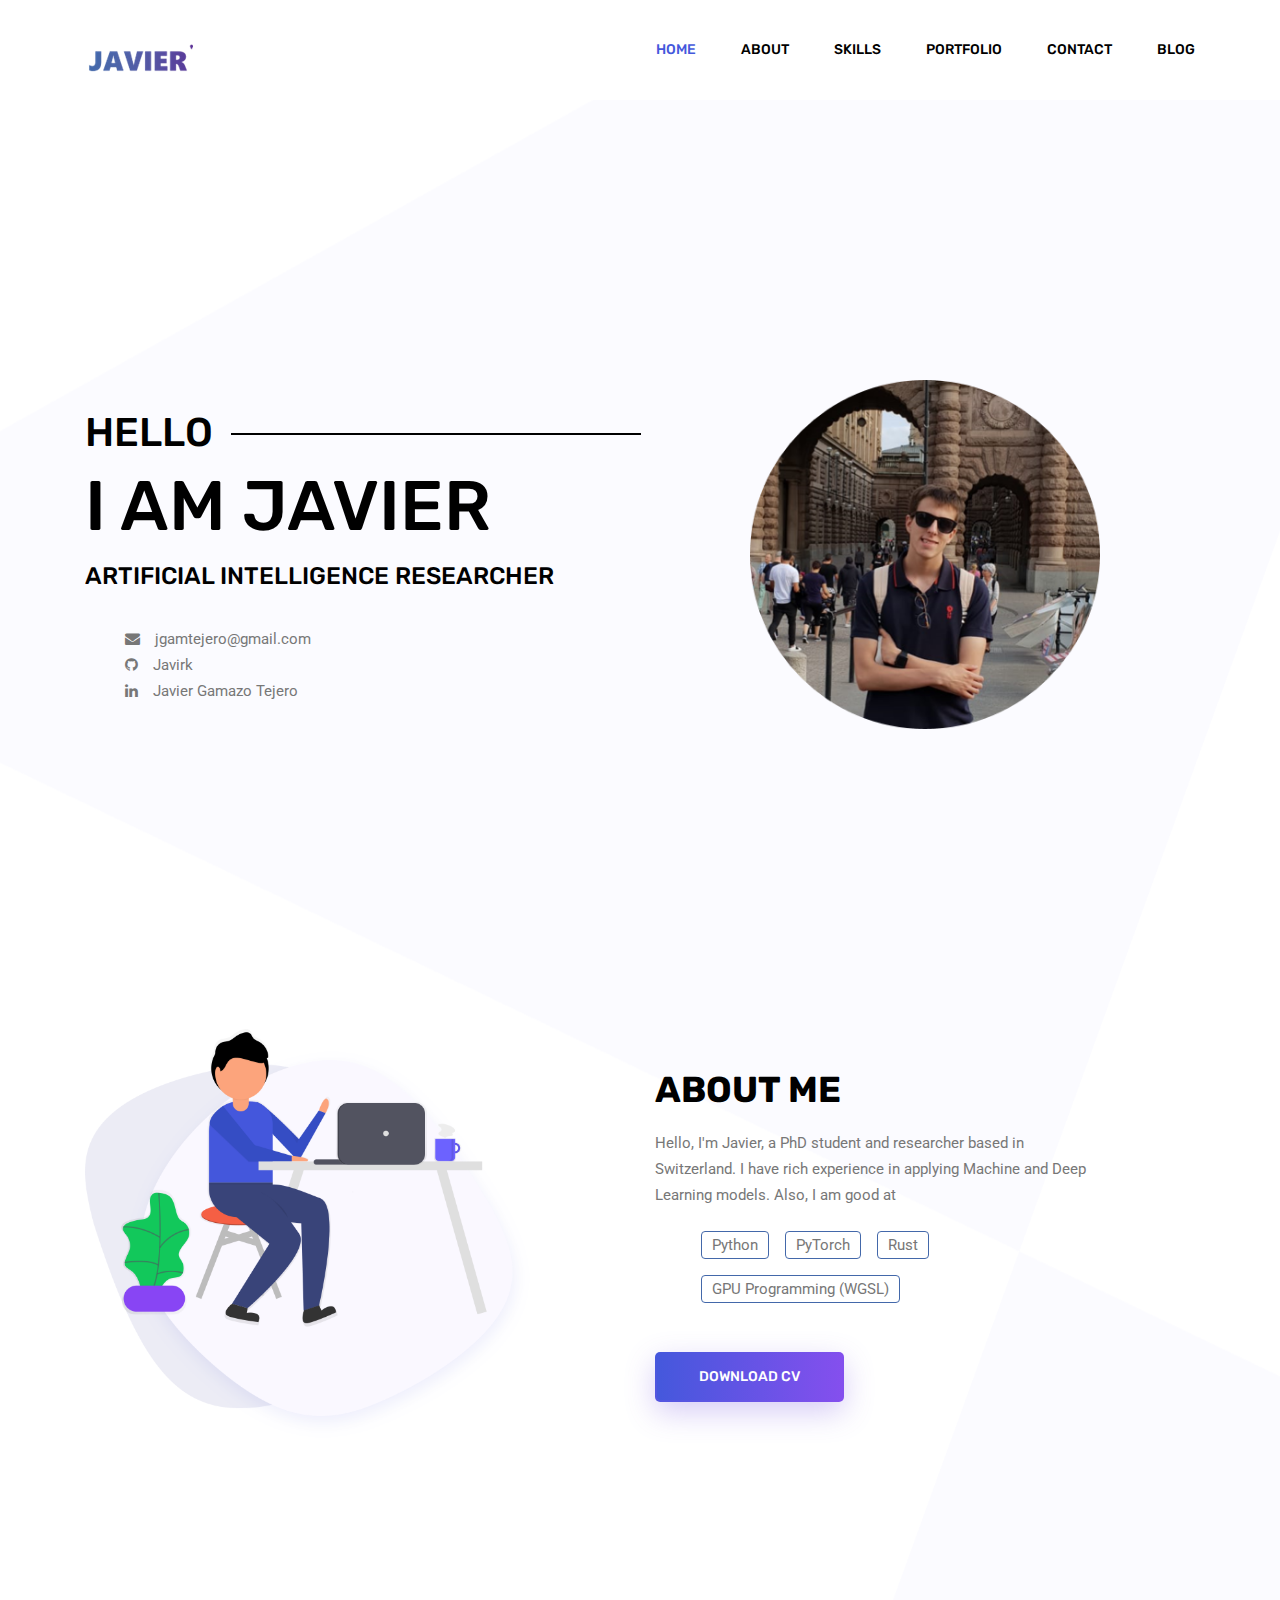
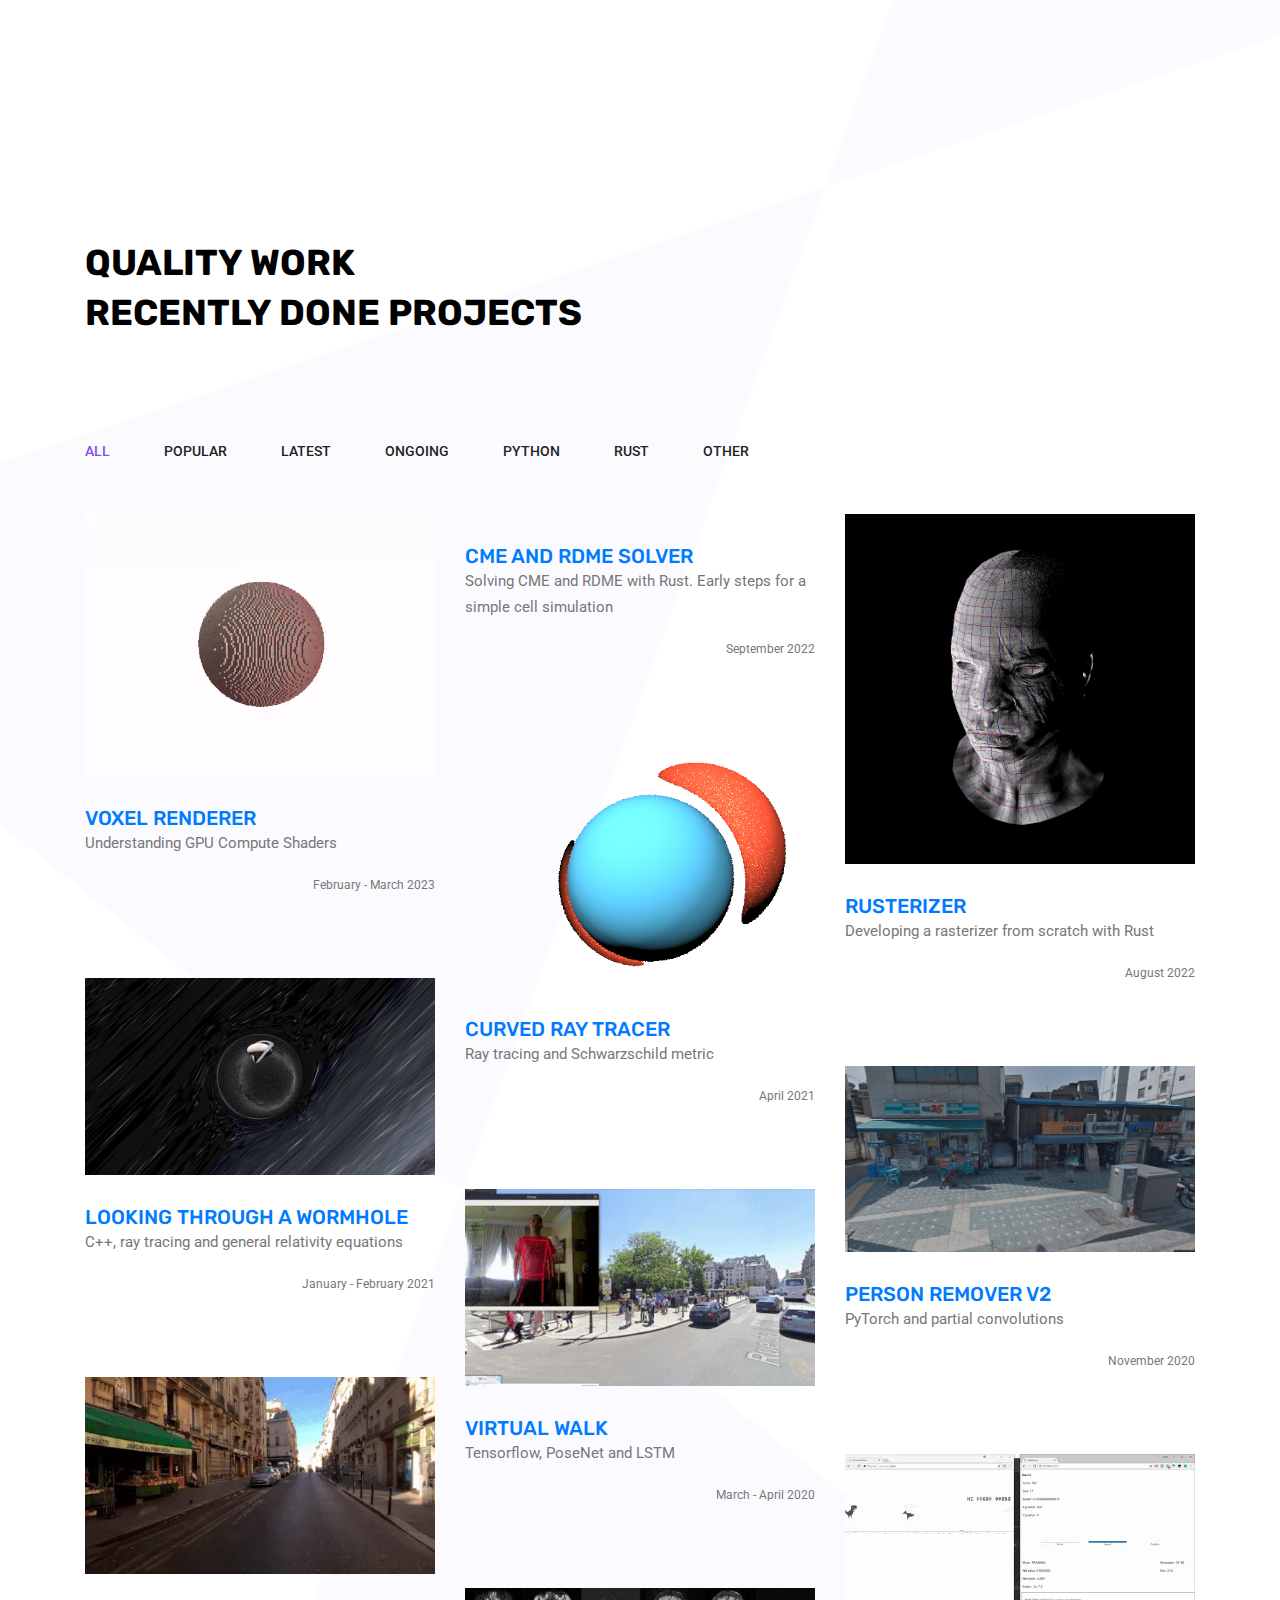
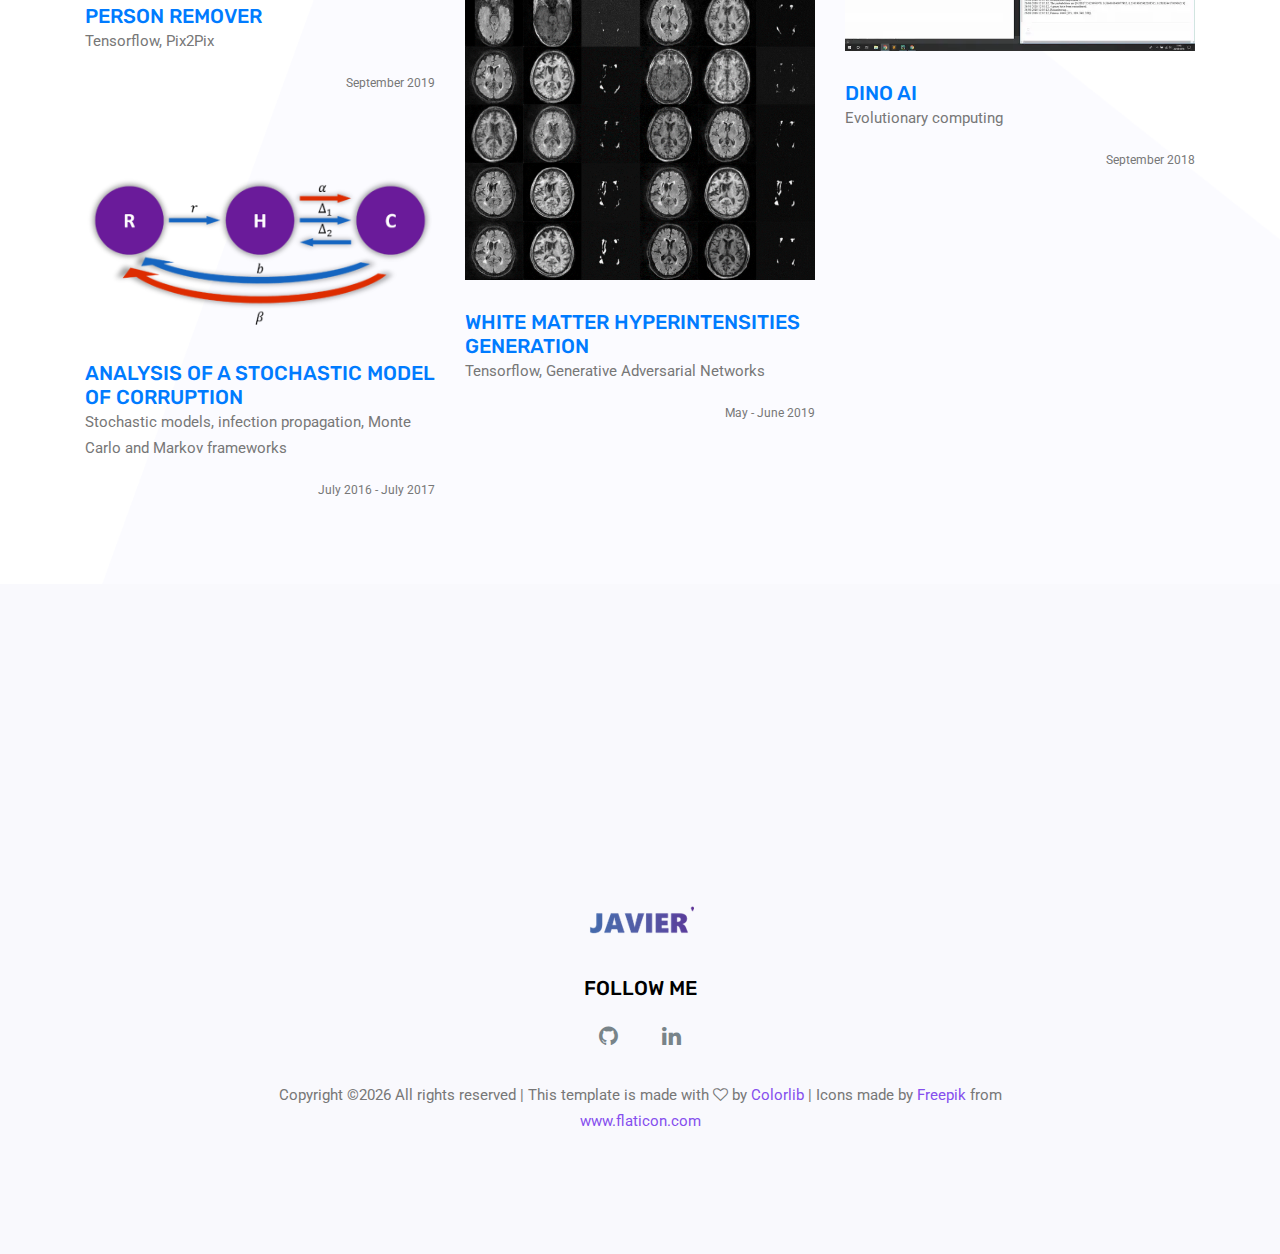
==== index.html @ fd240244 "Use webp instead of gif" ====
<!doctype html>
<html lang="en">

<head>
	<!-- Required meta tags -->
	<meta charset="utf-8">
	<meta name="viewport" content="width=device-width, initial-scale=1, shrink-to-fit=no">
	<link rel="icon" href="img/favicon.png" type="image/png">
	<title>Javier Portfolio</title>
	<!-- Bootstrap CSS -->
	<link rel="stylesheet" href="css/bootstrap.css">
	<link rel="stylesheet" href="vendors/linericon/style.css">
	<link rel="stylesheet" href="css/font-awesome.min.css">
	<link rel="stylesheet" href="vendors/owl-carousel/owl.carousel.min.css">
	<link rel="stylesheet" href="css/magnific-popup.css">
	<link rel="stylesheet" href="vendors/nice-select/css/nice-select.css">
	<!-- main css -->
	<link rel="stylesheet" href="css/style.css">
</head>

<body>

	<!--================ Start Header Area =================-->
	<header class="header_area">
		<div class="main_menu">
			<nav class="navbar navbar-expand-lg navbar-light">
				<div class="container">
					<!-- Brand and toggle get grouped for better mobile display -->
					<a class="navbar-brand logo_h" href="index.html"><img src="img/logo.png" alt="" style="padding-top: 20px"></a>
					<button class="navbar-toggler" type="button" data-toggle="collapse" data-target="#navbarSupportedContent"
					 aria-controls="navbarSupportedContent" aria-expanded="false" aria-label="Toggle navigation">
						<span class="icon-bar"></span>
						<span class="icon-bar"></span>
						<span class="icon-bar"></span>
					</button>
					<!-- Collect the nav links, forms, and other content for toggling -->
					<div class="collapse navbar-collapse offset" id="navbarSupportedContent">
						<ul class="nav navbar-nav menu_nav justify-content-end">
							<li class="nav-item active"><a class="nav-link" href="index.html">Home</a></li>
							<li class="nav-item"><a class="nav-link" href="#about_text">About</a></li>
							<li class="nav-item"><a class="nav-link" href="#skills">Skills</a></li>
							<li class="nav-item"><a class="nav-link" href="#portfolio">Portfolio</a></li>
							<li class="nav-item"><a class="nav-link" href="#footer_info">Contact</a></li>
							<li class="nav-item"><a class="nav-link" href="/blog">Blog</a></li>
						</ul>
					</div>
				</div>
			</nav>
		</div>
	</header>
	<!--================ End Header Area =================-->

	<!--================ Start Home Banner Area =================-->
	<section class="home_banner_area" style="padding-bottom: 100px">
		<div class="banner_inner">
			<div class="container">
				<div class="row">
					<div class="col-lg-7">
						<div class="banner_content" style="margin-top: 400px">
							<h3 class="text-uppercase">Hello</h3>
							<h1 class="text-uppercase">I am Javier</h1>
							<h5 class="text-uppercase">artificial intelligence researcher</h5>
							<div class="d-flex align-items-center">
								<ul>
                    <li><a href="mailto:jgamtejero@gmail.com"><i class="fa fa-envelope"></i>jgamtejero@gmail.com</a></li>
										<li><a href="https://github.com/javirk" target="_blank"><i class="fa fa-github"></i>Javirk</a></li>
										<li><a href="https://www.linkedin.com/in/javier-gamazo-tejero/" target="_blank"><i class="fa fa-linkedin"></i>Javier Gamazo Tejero</a></li>
                </ul>
							</div>
						</div>
					</div>
					<div class="col-lg-4">
						<div class="home_right_img">
							<div style="margin-top: 250px">
								<img src="img/banner/me-round-2.png" alt="">
							</div>
						</div>
					</div>
				</div>
			</div>
		</div>
	</section>
	<!--================ End Home Banner Area =================-->

	<!--================ Start About Us Area =================-->
	<section id="about_text" class="about_area section_gap">
		<div class="container">
			<div class="row justify-content-start align-items-center">
				<div class="col-lg-5">
					<div class="about_img">
						<img class="" src="img/about-us.png" alt="">
					</div>
				</div>

				<div class="offset-lg-1 col-lg-5">
					<div class="main_title text-left">
						<h2>About me <br></h2>
						<p>
							Hello, I'm Javier, a PhD student and researcher based in Switzerland. I have rich experience
							in applying Machine and Deep Learning models. Also, I am good at
						</p>
						<div class="about_tag" data-wow-duration="0.8s" data-wow-delay="0.3s">
                <ul>
                    <li><span>Python</span></li>
                    <li><span>PyTorch</span></li>
                    <li><span>Rust</span></li>
                    <li><span>GPU Programming (WGSL)</span></li>
                </ul>
            </div>
						<a class="primary_btn" href="#"><span>Download CV</span></a>
					</div>
				</div>
			</div>
		</div>
	</section>
	<!--================ End About Us Area =================-->

	<!--================ Start Publications Area =================-->
	

	<!--================ End Publications Area =================-->

	<!--================ Start Features Area =================-->
	<!--<section id="skills" class="features_area">
		<div class="container">
			<div style="overflow:hidden;">
				<div class="container_features_left">
					<div class="row justify-content-center">
						<div class="col-lg-8 text-center">
							<div class="main_title">
								<h2>What I do</h2>
							</div>
						</div>
					</div>
					<div class="row feature_inner">
						<div class="col-lg-5 col-md-6">
							<div class="feature_item">
								<img src="img/skills/laptop.png" alt="">
								<h4>AI development</h4>
								<p>Implementing cutting-edge techonologies and algorithms for real-life purposes</p>
							</div>
						</div>
						<div class="col-lg-5 col-md-6">
							<div class="feature_item">
								<img src="img/skills/research.png" alt="">
								<h4>Research</h4>
								<p>Performing research on new ways to implement Deep Learning models to medicine</p>
							</div>
						</div>
					</div>
				</div>
				<div class="container_features_right">
					<div class="row justify-content-center">
						<div class="col-lg-8 text-center">
							<div class="main_title">
								<h2>Other interests</h2>
							</div>
						</div>
					</div>
					<div class="row feature_inner">
						<div class="col-lg-5 col-md-6">
							<div class="feature_item">
								<img src="img/skills/atom.png" alt="">
								<h4>Science</h4>
								<p>Formal background in physics and interested in the progress of neuroscience</p>
							</div>
						</div>
						<div class="col-lg-5 col-md-6">
							<div class="feature_item">
								<img src="img/skills/running.png" alt="">
								<h4>Sport</h4>
								<p>Running helps me stay active</p>
							</div>
						</div>
					</div>
				</div>
			</div>
		</div>
	</section>-->
	<!--================ End Features Area =================-->

	<!--================Start Portfolio Area =================-->
	<section class="portfolio_area section_gap" id="portfolio">
		<div class="container">
			<div class="row">
				<div class="col-lg-12">
					<div class="main_title text-left">
						<h2>quality work <br>
							Recently done projects </h2>
					</div>
				</div>
			</div>
			<div class="filters portfolio-filter">
				<ul>
					<li class="active" data-filter="*">all</li>
					<li data-filter=".popular">popular</li>
					<li data-filter=".latest">latest</li>
					<li data-filter=".ongoing">ongoing</li>
					<li data-filter=".python">Python</li>
					<li data-filter=".rust">Rust</li>
					<li data-filter=".other">Other</li>
				</ul>
			</div>

			<div class="filters-content">
				<div class="row portfolio-grid justify-content-center">
					<div class="col-lg-4 col-md-6 all latest rust">
						<div class="portfolio_box">
							<div class="single_portfolio">
								<img class="img-fluid w-100" src="img/portfolio/voxel_sample.webp" alt="">
								<div class="overlay"></div>
								<a href="https://github.com/javirk/voxel-renderer" target="_blank">
									<div class="icon">
										<span class="lnr lnr-cross"></span>
									</div>
								</a>
							</div>
							<div class="short_info">
								<h4><a href="https://github.com/javirk/voxel-renderer" target="_blank">Voxel Renderer</a></h4>
								<p>Understanding GPU Compute Shaders</p>
								<p class="date">February - March 2023</p>
							</div>
						</div>
					</div>
					<div class="col-lg-4 col-md-6 all latest ongoing rust">
						<div class="portfolio_box">
							<div class="single_portfolio">
								<div class="overlay"></div>
								<a href="https://github.com/javirk/cme_solver" class="img-gal">
									<div class="icon">
										<span class="lnr lnr-cross"></span>
									</div>
								</a>
							</div>
							<div class="short_info">
								<h4><a href="https://github.com/javirk/cme_solver" target="_blank">CME and RDME Solver</a></h4>
								<p>Solving CME and RDME with Rust. Early steps for a simple cell simulation </p>
								<p class="date"> September 2022</p>
							</div>
						</div>
					</div>
					<div class="col-lg-4 col-md-6 all latest ongoing rust">
						<div class="portfolio_box">
							<div class="single_portfolio">
								<img class="img-fluid w-100" src="img/portfolio/rusterizer.png" alt="">
								<div class="overlay"></div>
								<a href="https://github.com/javirk/rusterizer" target="_blank">
									<div class="icon">
										<span class="lnr lnr-cross"></span>
									</div>
								</a>
							</div>
							<div class="short_info">
								<h4><a href="https://github.com/javirk/rusterizer" target="_blank">Rusterizer</a></h4>
								<p>Developing a rasterizer from scratch with Rust</p>
								<p class="date"> August 2022</p>
							</div>
						</div>
					</div>
					<div class="col-lg-4 col-md-6 all latest python">
						<div class="portfolio_box">
							<div class="single_portfolio">
								<img class="img-fluid w-100" src="img/portfolio/curved_ray_tracer_resized.png" alt="">
								<div class="overlay"></div>
								<a href="https://github.com/javirk/Curved-Ray-Tracer" target="_blank">
									<div class="icon">
										<span class="lnr lnr-cross"></span>
									</div>
								</a>
							</div>
							<div class="short_info">
								<h4><a href="https://github.com/javirk/Curved-Ray-Tracer" target="_blank">Curved Ray Tracer</a></h4>
								<p>Ray tracing and Schwarzschild metric</p>
								<p class="date"> April 2021</p>
							</div>
						</div>
					</div>
					<div class="col-lg-4 col-md-6 all latest other">
						<div class="portfolio_box">
							<div class="single_portfolio">
								<img class="img-fluid w-100" src="img/portfolio/wormhole_small.png" alt="">
								<div class="overlay"></div>
								<a href="img/portfolio/wormhole_small.png" target="_blank">
									<div class="icon">
										<span class="lnr lnr-cross"></span>
									</div>
								</a>
							</div>
							<div class="short_info">
								<h4><a href="https://www.javiergamazo.com/blog/ray/tracing/2021/02/06/wormhole_en.html" target="_blank">Looking through a wormhole</a></h4>
								<p>C++, ray tracing and general relativity equations</p>
								<p class="date"> January - February 2021</p>
							</div>
						</div>
					</div>
					<div class="col-lg-4 col-md-6 all python">
						<div class="portfolio_box">
							<div class="single_portfolio">
								<img class="img-fluid w-100" src="img/portfolio/person-remover_v2.png" alt="">
								<div class="overlay"></div>
								<a href="img/portfolio/person-remover_v2.png" target="_blank">
									<div class="icon">
										<span class="lnr lnr-cross"></span>
									</div>
								</a>
							</div>
							<div class="short_info">
								<h4><a href="https://github.com/javirk/Person-remover-partial-convolutions" target="_blank">Person Remover v2</a></h4>
								<p>PyTorch and partial convolutions</p>
								<p class="date"> November 2020</p>
							</div>
						</div>
					</div>
					<div class="col-lg-4 col-md-6 all popular python">
						<div class="portfolio_box">
							<div class="single_portfolio">
								<img class="img-fluid w-100" src="img/portfolio/Paris.webp" alt="">
								<div class="overlay"></div>
								<a href="img/portfolio/Paris.webp" target="_blank">
									<div class="icon">
										<span class="lnr lnr-cross"></span>
									</div>
								</a>
							</div>
							<div class="short_info">
								<h4><a href="https://github.com/Moving-AI/virtual-walk" target="_blank">Virtual walk</a></h4>
								<p>Tensorflow, PoseNet and LSTM</p>
								<p class="date"> March - April 2020</p>
							</div>
						</div>
					</div>
					<div class="col-lg-4 col-md-6 all popular python">
						<div class="portfolio_box">
							<div class="single_portfolio">
								<img class="img-fluid w-100" src="img/portfolio/person-remover.webp" alt="">
								<div class="overlay"></div>
								<a href="img/portfolio/person-remover.webp" target="_blank">
									<div class="icon">
										<span class="lnr lnr-cross"></span>
									</div>
								</a>
							</div>
							<div class="short_info">
								<h4><a href="https://github.com/javirk/Person_remover" target="_blank">Person remover</a></h4>
								<p>Tensorflow, Pix2Pix</p>
								<p class="date"> September 2019</p>
							</div>
						</div>
					</div>
					<div class="col-lg-4 col-md-6 all python">
						<div class="portfolio_box">
							<div class="single_portfolio">
								<img class="img-fluid w-100" src="img/portfolio/dinoai.webp" alt="">
								<div class="overlay"></div>
								<a href="img/portfolio/dinoai.webp" target="_blank">
									<div class="icon">
										<span class="lnr lnr-cross"></span>
									</div>
								</a>
							</div>
							<div class="short_info">
								<h4><a href="https://github.com/javirk/Dino-AI" target="_blank">Dino AI</a></h4>
								<p>Evolutionary computing</p>
								<p class="date"> September 2018</p>
							</div>
						</div>
					</div>
					<div class="col-lg-4 col-md-6 all python">
						<div class="portfolio_box">
							<div class="single_portfolio">
								<img class="img-fluid w-100" src="img/portfolio/resultados.png" alt="">
								<div class="overlay"></div>
								<a href="img/portfolio/resultados.png" target="_blank">
									<div class="icon">
										<span class="lnr lnr-cross"></span>
									</div>
								</a>
							</div>
							<div class="short_info">
								<h4><a href="https://github.com/Moving-AI/UNEDWMH" target="_blank">White matter hyperintensities generation</a></h4>
								<p>Tensorflow, Generative Adversarial Networks</p>
								<p class="date">May - June 2019</p>
							</div>
						</div>
					</div>
					<div class="col-lg-4 col-md-6 all python">
						<div class="portfolio_box">
							<div class="single_portfolio">
								<img class="img-fluid w-100" src="img/portfolio/corruption.png" alt="">
								<div class="overlay"></div>
								<a href="img/portfolio/corruption.png" target="_blank">
									<div class="icon">
										<span class="lnr lnr-cross"></span>
									</div>
								</a>
							</div>
							<div class="short_info">
								<h4><a href="https://javirk.github.io/Corruption/" target="_blank">Analysis of a stochastic model of corruption</a></h4>
								<p>Stochastic models, infection propagation, Monte Carlo and Markov frameworks</p>
								<p class="date"> July 2016 - July 2017</p>
							</div>
						</div>
					</div>
				</div>
			</div>
		</div>
	</section>
	<!--================End Portfolio Area =================-->

	<!--================Footer Area =================-->
	<footer id="footer_info" class="footer_area">
		<div class="container">
			<div class="row justify-content-center">
				<div class="col-lg-12">
					<div class="footer_top flex-column">
						<div class="footer_logo">
							<a href="#">
								<img src="img/logo.png" alt="">
							</a>
							<h4>Follow Me</h4>
						</div>
						<div class="footer_social">
							<a href="https://github.com/javirk" target="_blank"><i class="fa fa-github"></i></a>
							<a href="https://www.linkedin.com/in/javier-gamazo-tejero/" target="_blank"><i class="fa fa-linkedin"></i></a>
						</div>
					</div>
				</div>
			</div>
			<div class="row footer_bottom justify-content-center">
				<p class="col-lg-8 col-sm-12 footer-text">
					<!-- Link back to Colorlib can't be removed. Template is licensed under CC BY 3.0. -->
Copyright &copy;<script>document.write(new Date().getFullYear());</script> All rights reserved | This template is made with <i class="fa fa-heart-o" aria-hidden="true"></i> by <a href="https://colorlib.com" target="_blank">Colorlib</a>
| Icons made by <a href="https://www.flaticon.com/authors/freepik" title="Freepik">Freepik</a> from <a href="https://www.flaticon.com/" title="Flaticon"> www.flaticon.com</a>
<!-- Link back to Colorlib can't be removed. Template is licensed under CC BY 3.0. --></p>
			</div>
		</div>
	</footer>
	<!--================End Footer Area =================-->

	<!-- Optional JavaScript -->
	<!-- jQuery first, then Popper.js, then Bootstrap JS -->
	<script src="js/jquery-3.2.1.min.js"></script>
	<script src="js/popper.js"></script>
	<script src="js/bootstrap.min.js"></script>
	<script src="js/stellar.js"></script>
	<script src="js/jquery.magnific-popup.min.js"></script>
	<script src="vendors/nice-select/js/jquery.nice-select.min.js"></script>
	<script src="vendors/isotope/imagesloaded.pkgd.min.js"></script>
	<script src="vendors/isotope/isotope-min.js"></script>
	<script src="vendors/owl-carousel/owl.carousel.min.js"></script>
	<script src="js/jquery.ajaxchimp.min.js"></script>
	<script src="js/mail-script.js"></script>
	<!--gmaps Js-->
	<script src="js/theme.js"></script>
</body>

</html>
---- vendors/linericon/style.css ----
@font-face {
	font-family: 'Linearicons-Free';
	src:url('fonts/Linearicons-Free.eot?w118d');
	src:url('fonts/Linearicons-Free.eot?#iefixw118d') format('embedded-opentype'),
		url('fonts/Linearicons-Free.woff2?w118d') format('woff2'),
		url('fonts/Linearicons-Free.woff?w118d') format('woff'),
		url('fonts/Linearicons-Free.ttf?w118d') format('truetype'),
		url('fonts/Linearicons-Free.svg?w118d#Linearicons-Free') format('svg');
	font-weight: normal;
	font-style: normal;
}

.lnr {
	font-family: 'Linearicons-Free';
	speak: none;
	font-style: normal;
	font-weight: normal;
	font-variant: normal;
	text-transform: none;
	line-height: 1;

	/* Better Font Rendering =========== */
	-webkit-font-smoothing: antialiased;
	-moz-osx-font-smoothing: grayscale;
}

.lnr-home:before {
	content: "\e800";
}
.lnr-apartment:before {
	content: "\e801";
}
.lnr-pencil:before {
	content: "\e802";
}
.lnr-magic-wand:before {
	content: "\e803";
}
.lnr-drop:before {
	content: "\e804";
}
.lnr-lighter:before {
	content: "\e805";
}
.lnr-poop:before {
	content: "\e806";
}
.lnr-sun:before {
	content: "\e807";
}
.lnr-moon:before {
	content: "\e808";
}
.lnr-cloud:before {
	content: "\e809";
}
.lnr-cloud-upload:before {
	content: "\e80a";
}
.lnr-cloud-download:before {
	content: "\e80b";
}
.lnr-cloud-sync:before {
	content: "\e80c";
}
.lnr-cloud-check:before {
	content: "\e80d";
}
.lnr-database:before {
	content: "\e80e";
}
.lnr-lock:before {
	content: "\e80f";
}
.lnr-cog:before {
	content: "\e810";
}
.lnr-trash:before {
	content: "\e811";
}
.lnr-dice:before {
	content: "\e812";
}
.lnr-heart:before {
	content: "\e813";
}
.lnr-star:before {
	content: "\e814";
}
.lnr-star-half:before {
	content: "\e815";
}
.lnr-star-empty:before {
	content: "\e816";
}
.lnr-flag:before {
	content: "\e817";
}
.lnr-envelope:before {
	content: "\e818";
}
.lnr-paperclip:before {
	content: "\e819";
}
.lnr-inbox:before {
	content: "\e81a";
}
.lnr-eye:before {
	content: "\e81b";
}
.lnr-printer:before {
	content: "\e81c";
}
.lnr-file-empty:before {
	content: "\e81d";
}
.lnr-file-add:before {
	content: "\e81e";
}
.lnr-enter:before {
	content: "\e81f";
}
.lnr-exit:before {
	content: "\e820";
}
.lnr-graduation-hat:before {
	content: "\e821";
}
.lnr-license:before {
	content: "\e822";
}
.lnr-music-note:before {
	content: "\e823";
}
.lnr-film-play:before {
	content: "\e824";
}
.lnr-camera-video:before {
	content: "\e825";
}
.lnr-camera:before {
	content: "\e826";
}
.lnr-picture:before {
	content: "\e827";
}
.lnr-book:before {
	content: "\e828";
}
.lnr-bookmark:before {
	content: "\e829";
}
.lnr-user:before {
	content: "\e82a";
}
.lnr-users:before {
	content: "\e82b";
}
.lnr-shirt:before {
	content: "\e82c";
}
.lnr-store:before {
	content: "\e82d";
}
.lnr-cart:before {
	content: "\e82e";
}
.lnr-tag:before {
	content: "\e82f";
}
.lnr-phone-handset:before {
	content: "\e830";
}
.lnr-phone:before {
	content: "\e831";
}
.lnr-pushpin:before {
	content: "\e832";
}
.lnr-map-marker:before {
	content: "\e833";
}
.lnr-map:before {
	content: "\e834";
}
.lnr-location:before {
	content: "\e835";
}
.lnr-calendar-full:before {
	content: "\e836";
}
.lnr-keyboard:before {
	content: "\e837";
}
.lnr-spell-check:before {
	content: "\e838";
}
.lnr-screen:before {
	content: "\e839";
}
.lnr-smartphone:before {
	content: "\e83a";
}
.lnr-tablet:before {
	content: "\e83b";
}
.lnr-laptop:before {
	content: "\e83c";
}
.lnr-laptop-phone:before {
	content: "\e83d";
}
.lnr-power-switch:before {
	content: "\e83e";
}
.lnr-bubble:before {
	content: "\e83f";
}
.lnr-heart-pulse:before {
	content: "\e840";
}
.lnr-construction:before {
	content: "\e841";
}
.lnr-pie-chart:before {
	content: "\e842";
}
.lnr-chart-bars:before {
	content: "\e843";
}
.lnr-gift:before {
	content: "\e844";
}
.lnr-diamond:before {
	content: "\e845";
}
.lnr-linearicons:before {
	content: "\e846";
}
.lnr-dinner:before {
	content: "\e847";
}
.lnr-coffee-cup:before {
	content: "\e848";
}
.lnr-leaf:before {
	content: "\e849";
}
.lnr-paw:before {
	content: "\e84a";
}
.lnr-rocket:before {
	content: "\e84b";
}
.lnr-briefcase:before {
	content: "\e84c";
}
.lnr-bus:before {
	content: "\e84d";
}
.lnr-car:before {
	content: "\e84e";
}
.lnr-train:before {
	content: "\e84f";
}
.lnr-bicycle:before {
	content: "\e850";
}
.lnr-wheelchair:before {
	content: "\e851";
}
.lnr-select:before {
	content: "\e852";
}
.lnr-earth:before {
	content: "\e853";
}
.lnr-smile:before {
	content: "\e854";
}
.lnr-sad:before {
	content: "\e855";
}
.lnr-neutral:before {
	content: "\e856";
}
.lnr-mustache:before {
	content: "\e857";
}
.lnr-alarm:before {
	content: "\e858";
}
.lnr-bullhorn:before {
	content: "\e859";
}
.lnr-volume-high:before {
	content: "\e85a";
}
.lnr-volume-medium:before {
	content: "\e85b";
}
.lnr-volume-low:before {
	content: "\e85c";
}
.lnr-volume:before {
	content: "\e85d";
}
.lnr-mic:before {
	content: "\e85e";
}
.lnr-hourglass:before {
	content: "\e85f";
}
.lnr-undo:before {
	content: "\e860";
}
.lnr-redo:before {
	content: "\e861";
}
.lnr-sync:before {
	content: "\e862";
}
.lnr-history:before {
	content: "\e863";
}
.lnr-clock:before {
	content: "\e864";
}
.lnr-download:before {
	content: "\e865";
}
.lnr-upload:before {
	content: "\e866";
}
.lnr-enter-down:before {
	content: "\e867";
}
.lnr-exit-up:before {
	content: "\e868";
}
.lnr-bug:before {
	content: "\e869";
}
.lnr-code:before {
	content: "\e86a";
}
.lnr-link:before {
	content: "\e86b";
}
.lnr-unlink:before {
	content: "\e86c";
}
.lnr-thumbs-up:before {
	content: "\e86d";
}
.lnr-thumbs-down:before {
	content: "\e86e";
}
.lnr-magnifier:before {
	content: "\e86f";
}
.lnr-cross:before {
	content: "\e870";
}
.lnr-menu:before {
	content: "\e871";
}
.lnr-list:before {
	content: "\e872";
}
.lnr-chevron-up:before {
	content: "\e873";
}
.lnr-chevron-down:before {
	content: "\e874";
}
.lnr-chevron-left:before {
	content: "\e875";
}
.lnr-chevron-right:before {
	content: "\e876";
}
.lnr-arrow-up:before {
	content: "\e877";
}
.lnr-arrow-down:before {
	content: "\e878";
}
.lnr-arrow-left:before {
	content: "\e879";
}
.lnr-arrow-right:before {
	content: "\e87a";
}
.lnr-move:before {
	content: "\e87b";
}
.lnr-warning:before {
	content: "\e87c";
}
.lnr-question-circle:before {
	content: "\e87d";
}
.lnr-menu-circle:before {
	content: "\e87e";
}
.lnr-checkmark-circle:before {
	content: "\e87f";
}
.lnr-cross-circle:before {
	content: "\e880";
}
.lnr-plus-circle:before {
	content: "\e881";
}
.lnr-circle-minus:before {
	content: "\e882";
}
.lnr-arrow-up-circle:before {
	content: "\e883";
}
.lnr-arrow-down-circle:before {
	content: "\e884";
}
.lnr-arrow-left-circle:before {
	content: "\e885";
}
.lnr-arrow-right-circle:before {
	content: "\e886";
}
.lnr-chevron-up-circle:before {
	content: "\e887";
}
.lnr-chevron-down-circle:before {
	content: "\e888";
}
.lnr-chevron-left-circle:before {
	content: "\e889";
}
.lnr-chevron-right-circle:before {
	content: "\e88a";
}
.lnr-crop:before {
	content: "\e88b";
}
.lnr-frame-expand:before {
	content: "\e88c";
}
.lnr-frame-contract:before {
	content: "\e88d";
}
.lnr-layers:before {
	content: "\e88e";
}
.lnr-funnel:before {
	content: "\e88f";
}
.lnr-text-format:before {
	content: "\e890";
}
.lnr-text-format-remove:before {
	content: "\e891";
}
.lnr-text-size:before {
	content: "\e892";
}
.lnr-bold:before {
	content: "\e893";
}
.lnr-italic:before {
	content: "\e894";
}
.lnr-underline:before {
	content: "\e895";
}
.lnr-strikethrough:before {
	content: "\e896";
}
.lnr-highlight:before {
	content: "\e897";
}
.lnr-text-align-left:before {
	content: "\e898";
}
.lnr-text-align-center:before {
	content: "\e899";
}
.lnr-text-align-right:before {
	content: "\e89a";
}
.lnr-text-align-justify:before {
	content: "\e89b";
}
.lnr-line-spacing:before {
	content: "\e89c";
}
.lnr-indent-increase:before {
	content: "\e89d";
}
.lnr-indent-decrease:before {
	content: "\e89e";
}
.lnr-pilcrow:before {
	content: "\e89f";
}
.lnr-direction-ltr:before {
	content: "\e8a0";
}
.lnr-direction-rtl:before {
	content: "\e8a1";
}
.lnr-page-break:before {
	content: "\e8a2";
}
.lnr-sort-alpha-asc:before {
	content: "\e8a3";
}
.lnr-sort-amount-asc:before {
	content: "\e8a4";
}
.lnr-hand:before {
	content: "\e8a5";
}
.lnr-pointer-up:before {
	content: "\e8a6";
}
.lnr-pointer-right:before {
	content: "\e8a7";
}
.lnr-pointer-down:before {
	content: "\e8a8";
}
.lnr-pointer-left:before {
	content: "\e8a9";
}
---- vendors/nice-select/css/nice-select.css ----
.nice-select {
  -webkit-tap-highlight-color: transparent;
  background-color: #fff;
  border-radius: 5px;
  border: solid 1px #e8e8e8;
  box-sizing: border-box;
  clear: both;
  cursor: pointer;
  display: block;
  float: left;
  font-family: inherit;
  font-size: 14px;
  font-weight: normal;
  height: 42px;
  line-height: 40px;
  outline: none;
  padding-left: 18px;
  padding-right: 30px;
  position: relative;
  text-align: left !important;
  -webkit-transition: all 0.2s ease-in-out;
  transition: all 0.2s ease-in-out;
  -webkit-user-select: none;
     -moz-user-select: none;
      -ms-user-select: none;
          user-select: none;
  white-space: nowrap;
  width: auto; }
  .nice-select:hover {
    border-color: #dbdbdb; }
  .nice-select:active, .nice-select.open, .nice-select:focus {
    border-color: #999; }
  .nice-select:after {
    border-bottom: 2px solid #999;
    border-right: 2px solid #999;
    content: '';
    display: block;
    height: 5px;
    margin-top: -4px;
    pointer-events: none;
    position: absolute;
    right: 12px;
    top: 50%;
    -webkit-transform-origin: 66% 66%;
        -ms-transform-origin: 66% 66%;
            transform-origin: 66% 66%;
    -webkit-transform: rotate(45deg);
        -ms-transform: rotate(45deg);
            transform: rotate(45deg);
    -webkit-transition: all 0.15s ease-in-out;
    transition: all 0.15s ease-in-out;
    width: 5px; }
  .nice-select.open:after {
    -webkit-transform: rotate(-135deg);
        -ms-transform: rotate(-135deg);
            transform: rotate(-135deg); }
  .nice-select.open .list {
    opacity: 1;
    pointer-events: auto;
    -webkit-transform: scale(1) translateY(0);
        -ms-transform: scale(1) translateY(0);
            transform: scale(1) translateY(0); }
  .nice-select.disabled {
    border-color: #ededed;
    color: #999;
    pointer-events: none; }
    .nice-select.disabled:after {
      border-color: #cccccc; }
  .nice-select.wide {
    width: 100%; }
    .nice-select.wide .list {
      left: 0 !important;
      right: 0 !important; }
  .nice-select.right {
    float: right; }
    .nice-select.right .list {
      left: auto;
      right: 0; }
  .nice-select.small {
    font-size: 12px;
    height: 36px;
    line-height: 34px; }
    .nice-select.small:after {
      height: 4px;
      width: 4px; }
    .nice-select.small .option {
      line-height: 34px;
      min-height: 34px; }
  .nice-select .list {
    background-color: #fff;
    border-radius: 5px;
    box-shadow: 0 0 0 1px rgba(68, 68, 68, 0.11);
    box-sizing: border-box;
    margin-top: 4px;
    opacity: 0;
    overflow: hidden;
    padding: 0;
    pointer-events: none;
    position: absolute;
    top: 100%;
    left: 0;
    -webkit-transform-origin: 50% 0;
        -ms-transform-origin: 50% 0;
            transform-origin: 50% 0;
    -webkit-transform: scale(0.75) translateY(-21px);
        -ms-transform: scale(0.75) translateY(-21px);
            transform: scale(0.75) translateY(-21px);
    -webkit-transition: all 0.2s cubic-bezier(0.5, 0, 0, 1.25), opacity 0.15s ease-out;
    transition: all 0.2s cubic-bezier(0.5, 0, 0, 1.25), opacity 0.15s ease-out;
    z-index: 9; }
    .nice-select .list:hover .option:not(:hover) {
      background-color: transparent !important; }
  .nice-select .option {
    cursor: pointer;
    font-weight: 400;
    line-height: 40px;
    list-style: none;
    min-height: 40px;
    outline: none;
    padding-left: 18px;
    padding-right: 29px;
    text-align: left;
    -webkit-transition: all 0.2s;
    transition: all 0.2s; }
    .nice-select .option:hover, .nice-select .option.focus, .nice-select .option.selected.focus {
      background-color: #f6f6f6; }
    .nice-select .option.selected {
      font-weight: bold; }
    .nice-select .option.disabled {
      background-color: transparent;
      color: #999;
      cursor: default; }

.no-csspointerevents .nice-select .list {
  display: none; }

.no-csspointerevents .nice-select.open .list {
  display: block; }
---- css/style.css ----
/*----------------------------------------------------
@File: Default Styles
@Author: SPONDON IT

This file contains the styling for the actual theme, this
is the file you need to edit to change the look of the
theme.
---------------------------------------------------- */
/*=====================================================================
@Template Name: HostHub Construction
@Developed By: Naim Lasker
Author E-mail: naimlasker@gmail.com

=====================================================================*/
/*----------------------------------------------------*/
/*font Variables*/
/*Color Variables*/
/*=================== fonts ====================*/
@import url("https://fonts.googleapis.com/css?family=Roboto:400,500|Rubik:500,700");
/*---------------------------------------------------- */
/*----------------------------------------------------*/
/* Medium Layout: 1280px */
/* Tablet Layout: 768px */
/* Mobile Layout: 320px */
/* Wide Mobile Layout: 480px */
/*---------------------------------------------------- */
/*----------------------------------------------------*/
body {
  line-height: 26px;
  font-size: 15px;
  font-family: "Roboto", sans-serif;
  font-weight: 400;
  color: #777777;
  background: url(../img/body-bg.png) no-repeat center; }

h1,
h2,
h3,
h4,
h5,
h6 {
  font-family: "Rubik", sans-serif;
  font-weight: 500;
  color: #000000; }

.list {
  list-style: none;
  margin: 0px;
  padding: 0px; }

a {
  text-decoration: none;
  transition: all 0.3s ease-in-out; }
  a:hover, a:focus {
    text-decoration: none;
    outline: none; }

button:focus {
  outline: none;
  box-shadow: none; }

.mt-25 {
  margin-top: 25px; }

.p0 {
  padding-left: 0px;
  padding-right: 0px; }

.white_bg {
  background: #fff !important; }

.mb-50 {
  margin-bottom: 50px; }

.ml-15 {
  margin-left: 15px; }

.ml-20 {
  margin-left: 20px; }

.mt-50 {
  margin-top: 50px; }

ul li {
  list-style-type: none;
}

/*---------------------------------------------------- */
/*----------------------------------------------------*/
.section_gap {
  padding: 200px 0; }
  @media (max-width: 1199px) {
    .section_gap {
      padding: 80px 0; } }

.section_gap_top {
  padding-top: 200px; }
  @media (max-width: 1199px) {
    .section_gap_top {
      padding-top: 80px; } }

.section_gap_bottom {
  padding-bottom: 200px; }
  @media (max-width: 1199px) {
    .section_gap_bottom {
      padding-bottom: 80px; } }

/* Main Title Area css
============================================================================================ */
.main_title {
  text-align: center;
  margin-bottom: 100px; }
  @media (max-width: 1199px) {
    .main_title {
      margin-bottom: 50px; } }
  .main_title h2 {
    font-size: 36px;
    font-weight: 700;
    margin-bottom: 15px;
    line-height: 50px;
    text-transform: uppercase; }
    @media (max-width: 991px) {
      .main_title h2 br {
        display: none; } }
    @media (max-width: 767px) {
      .main_title h2 {
        font-size: 30px;
        line-height: 34px; } }
  .main_title p {
    margin-bottom: 0px; }
    @media (max-width: 991px) {
      .main_title p br {
        display: none; } }
  .main_title.white h2 {
    color: #fff; }
  .main_title.white p {
    color: #fff;
    opacity: .6; }

/* End Main Title Area css
============================================================================================ */
/* Start Gradient Area css
============================================================================================ */
.gradient-bg, .header_area .navbar .nav .nav-item.submenu ul .nav-item:hover .nav-link, .blog_right_sidebar .widget_title, .blog_right_sidebar .newsletter_widget .bbtns, .blog_right_sidebar .tag_cloud_widget ul li a:hover, .blog-pagination .page-item.active .page-link, .blog-pagination .page-link:hover, .comments-area .btn-reply:hover {
  background: -webkit-linear-gradient(90deg, #4458dc 0%, #854fee 100%);
  background: -moz-linear-gradient(90deg, #4458dc 0%, #854fee 100%);
  background: -o-linear-gradient(90deg, #4458dc 0%, #854fee 100%);
  background: linear-gradient(90deg, #4458dc 0%, #854fee 100%); }

.border-gradient {
  border-image: -webkit-linear-gradient(90deg, #4458dc 0%, #854fee 100%);
  border-image: -moz-linear-gradient(90deg, #4458dc 0%, #854fee 100%);
  border-image: -o-linear-gradient(90deg, #4458dc 0%, #854fee 100%);
  border-image: linear-gradient(90deg, #4458dc 0%, #854fee 100%); }

.gradient-bg2 {
  background: -webkit-linear-gradient(90deg, #4458dc 0%, #854fee 100%);
  background: -moz-linear-gradient(90deg, #4458dc 0%, #854fee 100%);
  background: -o-linear-gradient(90deg, #4458dc 0%, #854fee 100%);
  background: linear-gradient(90deg, #4458dc 0%, #854fee 100%); }

.gradient-color, .contact_info .info_item i {
  background: -webkit-linear-gradient(90deg, #4458dc 0%, #854fee 100%);
  background: -moz-linear-gradient(90deg, #4458dc 0%, #854fee 100%);
  background: -o-linear-gradient(90deg, #4458dc 0%, #854fee 100%);
  background: linear-gradient(90deg, #4458dc 0%, #854fee 100%);
  -webkit-background-clip: text;
  -webkit-text-fill-color: transparent; }

/* End Gradient Area css
============================================================================================ */
.primary_btn {
  display: inline-block;
  color: #fff;
  letter-spacing: 0px;
  font-family: "Rubik", sans-serif;
  font-weight: 500;
  font-size: 14px;
  line-height: 46px;
  outline: none !important;
  text-align: center;
  cursor: pointer;
  text-transform: uppercase;
  border-radius: 5px;
  background-origin: border-box;
  background-clip: content-box, border-box;
  background-image: linear-gradient(to right, #4458dc 0%, #854fee 100%), radial-gradient(circle at top left, #4458dc, #854fee);
  border: double 2px transparent;
  box-shadow: 0px 10px 30px rgba(118, 85, 225, 0.3); }
  .primary_btn span {
    padding: 0 42px; }
  .primary_btn.tr-bg {
    background-image: linear-gradient(#ffffff, #ffffff), radial-gradient(circle at top left, #4458dc, #854fee);
    border: 2px solid transparent;
    color: #222222;
    box-shadow: none; }
    .primary_btn.tr-bg:hover {
      background-image: linear-gradient(to right, #4458dc 0%, #854fee 100%), radial-gradient(circle at top left, #4458dc, #854fee);
      border: double 2px transparent;
      color: #ffffff;
      box-shadow: 0px 10px 30px rgba(118, 85, 225, 0.3); }
  .primary_btn:hover {
    background-image: linear-gradient(#ffffff, #ffffff), radial-gradient(circle at top left, #4458dc, #854fee);
    border: 2px solid #854fee;
    color: #222222;
    box-shadow: none;
    background-clip: border-box; }

.overlay {
  position: absolute;
  left: 0;
  top: 0;
  height: 100%;
  width: 100%; }

/*---------------------------------------------------- */
/*----------------------------------------------------*/
.header_area {
  position: absolute;
  width: 100%;
  z-index: 9999;
  background: #ffffff; }
  .header_area .menu_nav {
    width: 100%; }
  .header_area .navbar {
    background: transparent;
    padding: 0px;
    border: 0px;
    border-radius: 0px;
    width: 100%; }
    .header_area .navbar .nav .nav-item {
      margin-right: 45px; }
      .header_area .navbar .nav .nav-item .nav-link {
        font: 500 14px/100px "Rubik", sans-serif;
        text-transform: uppercase;
        color: #000000;
        padding: 0px;
        display: inline-block; }
        .header_area .navbar .nav .nav-item .nav-link:after {
          display: none; }
      .header_area .navbar .nav .nav-item:hover .nav-link, .header_area .navbar .nav .nav-item.active .nav-link {
        color: #4458dc; }
      .header_area .navbar .nav .nav-item.submenu {
        position: relative; }
        .header_area .navbar .nav .nav-item.submenu ul {
          border: none;
          padding: 0px;
          border-radius: 0px;
          box-shadow: none;
          margin: 0px;
          background: #fff; }
          @media (min-width: 992px) {
            .header_area .navbar .nav .nav-item.submenu ul {
              position: absolute;
              top: 120%;
              left: 0px;
              min-width: 200px;
              text-align: left;
              opacity: 0;
              transition: all 300ms ease-in;
              visibility: hidden;
              display: block;
              border: none;
              padding: 0px;
              border-radius: 0px;
              box-shadow: 0px 10px 30px 0px rgba(0, 0, 0, 0.1); } }
          .header_area .navbar .nav .nav-item.submenu ul:before {
            content: "";
            width: 0;
            height: 0;
            border-style: solid;
            border-width: 10px 10px 0 10px;
            border-color: #eeeeee transparent transparent transparent;
            position: absolute;
            right: 24px;
            top: 45px;
            z-index: 3;
            opacity: 0;
            transition: all 400ms linear; }
          .header_area .navbar .nav .nav-item.submenu ul .nav-item {
            display: block;
            float: none;
            margin-right: 0px;
            border-bottom: 1px solid #ededed;
            margin-left: 0px;
            transition: all 0.4s linear; }
            .header_area .navbar .nav .nav-item.submenu ul .nav-item .nav-link {
              line-height: 45px;
              color: #000000;
              padding: 0px 30px;
              transition: all 150ms linear;
              display: block;
              text-transform: capitalize;
              margin-right: 0px; }
            .header_area .navbar .nav .nav-item.submenu ul .nav-item:last-child {
              border-bottom: none; }
            .header_area .navbar .nav .nav-item.submenu ul .nav-item:hover .nav-link {
              color: #fff; }
        @media (min-width: 992px) {
          .header_area .navbar .nav .nav-item.submenu:hover ul {
            visibility: visible;
            opacity: 1;
            top: 100%; } }
        .header_area .navbar .nav .nav-item.submenu:hover ul .nav-item {
          margin-top: 0px; }
      .header_area .navbar .nav .nav-item:last-child {
        margin-right: 0px; }
  .header_area.navbar_fixed .main_menu {
    position: fixed;
    width: 100%;
    top: -70px;
    left: 0;
    right: 0;
    background: #ffffff;
    transform: translateY(70px);
    transition: transform 500ms ease, background 500ms ease;
    -webkit-transition: transform 500ms ease, background 500ms ease;
    box-shadow: 0px 3px 16px 0px rgba(0, 0, 0, 0.1); }
    .header_area.navbar_fixed .main_menu .navbar .nav .nav-item .nav-link {
      line-height: 70px; }
  @media (min-width: 992px) {
    .header_area.white_menu .navbar .navbar-brand img {
      display: none; }
      .header_area.white_menu .navbar .navbar-brand img + img {
        display: inline-block; } }
  @media (max-width: 991px) {
    .header_area.white_menu .navbar .navbar-brand img {
      display: inline-block; }
      .header_area.white_menu .navbar .navbar-brand img + img {
        display: none; } }
  .header_area.white_menu .navbar .nav .nav-item .nav-link {
    color: #fff; }
  .header_area.white_menu.navbar_fixed .main_menu .navbar .navbar-brand img {
    display: inline-block; }
    .header_area.white_menu.navbar_fixed .main_menu .navbar .navbar-brand img + img {
      display: none; }
  .header_area.white_menu.navbar_fixed .main_menu .navbar .nav .nav-item .nav-link {
    line-height: 70px;
    color: #000000; }

.owl-carousel.off {
  display: -ms-flexbox;
  display: flex; }

/*---------------------------------------------------- */
/*----------------------------------------------------*/
/* Home Banner Area css
============================================================================================ */
.home_banner_area {
  z-index: 1;
  background-position: center;
  background-size: cover; }
  .home_banner_area .banner_inner {
    width: 100%; }
    .home_banner_area .banner_inner .home_right_img {
      padding-top: 130px;
      text-align: center;}
      @media (max-width: 1480px) {
        .home_banner_area .banner_inner .home_right_img img {
          max-width: 100%;
          height: auto; } }
      @media (max-width: 991px) {
        .home_banner_area .banner_inner .home_right_img {
          display: none; } }
    .home_banner_area .banner_inner .col-lg-7 {
      vertical-align: middle;
      align-self: center; }
    .home_banner_area .banner_inner .banner_content {
      text-align: left; }
      @media (max-width: 991px) {
        .home_banner_area .banner_inner .banner_content {
          margin-top: 150px; } }
      .home_banner_area .banner_inner .banner_content h3 {
        font-size: 40px;
        margin-bottom: 20px;
        position: relative; }
        .home_banner_area .banner_inner .banner_content h3:after {
          content: '';
          width: 410px;
          height: 2px;
          position: absolute;
          top: 50%;
          left: 23%;
          background: #000000; }
          @media (max-width: 575px) {
            .home_banner_area .banner_inner .banner_content h3:after {
              display: none; } }
        .home_banner_area .banner_inner .banner_content ul li .fa {
          margin-right: 15px;
          display:inline-block;
        }
        .home_banner_area .banner_inner .banner_content .header_social ul li:hover .fa{
          color: #0033cc;
        }
        .home_banner_area .banner_inner .banner_content a {
          color:inherit;
        }
        .home_banner_area .banner_inner .banner_content a:hover {
          color:#0033cc;
        }

      .home_banner_area .banner_inner .banner_content h1 {
        margin-top: 20px;
        font-size: 70px;
        line-height: 60px;
        margin-bottom: 25px; }
        @media (max-width: 1024px) {
          .home_banner_area .banner_inner .banner_content h1 {
            font-size: 60px; } }
        @media (max-width: 767px) {
          .home_banner_area .banner_inner .banner_content h1 {
            font-size: 50px; } }
      .home_banner_area .banner_inner .banner_content h5 {
        font-size: 24px;
        margin-bottom: 35px; }
      .home_banner_area .banner_inner .banner_content .primary_btn {
        margin-right: 20px; }

.banner_area {
  position: relative;
  z-index: 1;
  min-height: 485px; }
  @media (max-width: 1199px) {
    .banner_area {
      min-height: 350px; } }
  .banner_area .banner_inner {
    position: relative;
    overflow: hidden;
    width: 100%;
    min-height: 485px;
    background: url(../img/banner/common-banner.png) no-repeat right bottom;
    background-size: 90% 85%;
    width: 98%;
    z-index: 1; }
    @media (max-width: 1199px) {
      .banner_area .banner_inner {
        min-height: 350px; } }
    @media (max-width: 991px) {
      .banner_area .banner_inner {
        background: #854fee;
        width: 100%; } }
    .banner_area .banner_inner .banner_content {
      margin-left: 50px;
      margin-top: 100px; }
      @media (max-width: 991px) {
        .banner_area .banner_inner .banner_content {
          margin-left: 0px;
          margin-top: 50px; } }
      .banner_area .banner_inner .banner_content h2 {
        color: #fff;
        font-size: 50px;
        font-family: "Rubik", sans-serif;
        margin-bottom: 10px;
        text-transform: uppercase;
        font-weight: 700; }
        @media (max-width: 991px) {
          .banner_area .banner_inner .banner_content h2 {
            font-size: 30px; } }
      .banner_area .banner_inner .banner_content .page_link a {
        font-size: 14px;
        color: #fff;
        font-family: "Roboto", sans-serif;
        margin-right: 20px;
        position: relative; }
        .banner_area .banner_inner .banner_content .page_link a:before {
          content: "-";
          position: absolute;
          right: -14px;
          top: 50%;
          -webkit-transform: translateY(-50%);
          -moz-transform: translateY(-50%);
          -ms-transform: translateY(-50%);
          -o-transform: translateY(-50%);
          transform: translateY(-50%); }
        .banner_area .banner_inner .banner_content .page_link a:last-child {
          margin-right: 0px; }
          .banner_area .banner_inner .banner_content .page_link a:last-child:before {
            display: none; }

/* End Home Banner Area css
============================================================================================ */
/*---------------------------------------------------- */
/*----------------------------------------------------*/
/* Latest Blog Area css
============================================================================================ */
/* End Latest Blog Area css
============================================================================================ */
.blog_btn {
  border: 1px solid #eeeeee;
  background: #f9f9ff;
  padding: 0px 32px;
  font-size: 13px;
  font-weight: 500;
  font-family: "Roboto", sans-serif;
  color: #000000;
  line-height: 34px;
  display: inline-block; }
  .blog_btn:hover {
    background: #4458dc;
    border-color: #4458dc;
    color: #fff; }

.white_bg_btn {
  background: #fff;
  display: inline-block;
  color: #000000;
  line-height: 40px;
  padding: 0px 28px;
  font-size: 14px;
  font-family: "Roboto", sans-serif;
  font-weight: 500;
  text-transform: uppercase;
  -webkit-transition: all 0.4s ease 0s;
  -moz-transition: all 0.4s ease 0s;
  -o-transition: all 0.4s ease 0s;
  transition: all 0.4s ease 0s;
  border: none; }
  .white_bg_btn:hover {
    background: #4458dc;
    color: #fff; }

/* Causes Area css
============================================================================================ */
.causes_slider .owl-dots {
  text-align: center;
  margin-top: 80px; }
  .causes_slider .owl-dots .owl-dot {
    height: 14px;
    width: 14px;
    background: #eeeeee;
    display: inline-block;
    margin-right: 7px; }
    .causes_slider .owl-dots .owl-dot:last-child {
      margin-right: 0px; }
    .causes_slider .owl-dots .owl-dot.active {
      background: #4458dc; }

.causes_item {
  background: #fff; }
  .causes_item .causes_img {
    position: relative; }
    .causes_item .causes_img .c_parcent {
      position: absolute;
      bottom: 0px;
      width: 100%;
      left: 0px;
      height: 3px;
      background: rgba(255, 255, 255, 0.5); }
      .causes_item .causes_img .c_parcent span {
        width: 70%;
        height: 3px;
        background: #4458dc;
        position: absolute;
        left: 0px;
        bottom: 0px; }
        .causes_item .causes_img .c_parcent span:before {
          content: "75%";
          position: absolute;
          right: -10px;
          bottom: 0px;
          background: #4458dc;
          color: #fff;
          padding: 0px 5px; }
  .causes_item .causes_text {
    padding: 30px 35px 40px 30px; }
    .causes_item .causes_text h4 {
      color: #000000;
      font-family: "Roboto", sans-serif;
      font-size: 18px;
      font-weight: 600;
      margin-bottom: 15px;
      cursor: pointer; }
      .causes_item .causes_text h4:hover {
        color: #4458dc; }
    .causes_item .causes_text p {
      font-size: 14px;
      line-height: 24px;
      color: #777777;
      font-weight: 300;
      margin-bottom: 0px; }
  .causes_item .causes_bottom a {
    width: 50%;
    border: 1px solid #4458dc;
    text-align: center;
    float: left;
    line-height: 50px;
    background: #4458dc;
    color: #fff;
    font-family: "Roboto", sans-serif;
    font-size: 14px;
    font-weight: 500; }
    .causes_item .causes_bottom a + a {
      border-color: #eeeeee;
      background: #fff;
      font-size: 14px;
      color: #000000; }

/* End Causes Area css
============================================================================================ */
/*================= latest_blog_area css =============*/
.single-recent-blog-post {
  margin-bottom: 30px; }
  .single-recent-blog-post .thumb {
    overflow: hidden; }
    .single-recent-blog-post .thumb img {
      transition: all 0.7s linear; }
  .single-recent-blog-post .details {
    padding-top: 30px; }
    .single-recent-blog-post .details .sec_h4 {
      line-height: 24px;
      padding: 10px 0px 13px;
      transition: all 0.3s linear; }
      .single-recent-blog-post .details .sec_h4:hover {
        color: #777777; }
  .single-recent-blog-post .date {
    font-size: 14px;
    line-height: 24px;
    font-weight: 400; }
  .single-recent-blog-post:hover img {
    transform: scale(1.23) rotate(10deg); }

.tags .tag_btn {
  font-size: 12px;
  font-weight: 500;
  line-height: 20px;
  border: 1px solid #eeeeee;
  display: inline-block;
  padding: 1px 18px;
  text-align: center;
  color: #000000; }
  .tags .tag_btn:before {
    background: #4458dc; }
  .tags .tag_btn + .tag_btn {
    margin-left: 2px; }

/*========= blog_categorie_area css ===========*/
.blog_categorie_area {
  padding-bottom: 80px; }

.categories_post {
  position: relative;
  text-align: center;
  cursor: pointer; }
  .categories_post img {
    max-width: 100%; }
  .categories_post .categories_details {
    position: absolute;
    top: 20px;
    left: 20px;
    right: 20px;
    bottom: 20px;
    background: rgba(34, 34, 34, 0.8);
    color: #fff;
    transition: all 0.3s linear;
    display: flex;
    align-items: center;
    justify-content: center; }
    .categories_post .categories_details h5 {
      margin-bottom: 0px;
      font-size: 18px;
      line-height: 26px;
      text-transform: uppercase;
      color: #fff;
      position: relative; }
    .categories_post .categories_details p {
      font-weight: 300;
      font-size: 14px;
      line-height: 26px;
      margin-bottom: 0px;
      -webkit-transition: all 0.4s ease 0s;
      -moz-transition: all 0.4s ease 0s;
      -o-transition: all 0.4s ease 0s;
      transition: all 0.4s ease 0s; }
    .categories_post .categories_details .border_line {
      margin: 10px 0px;
      background: #fff;
      width: 100%;
      height: 1px; }
  .categories_post:hover .categories_details {
    background: rgba(68, 88, 220, 0.85); }

/*============ blog_left_sidebar css ==============*/
.blog_item {
  margin-bottom: 40px; }

.blog_info {
  padding-top: 30px; }
  .blog_info .post_tag {
    padding-bottom: 20px; }
    .blog_info .post_tag a {
      font: 300 14px/21px "Roboto", sans-serif;
      color: #000000; }
      .blog_info .post_tag a:hover {
        color: #777777; }
      .blog_info .post_tag a.active {
        color: #4458dc; }
  .blog_info .blog_meta li a {
    font: 300 14px/20px "Roboto", sans-serif;
    color: #777777;
    vertical-align: middle;
    padding-bottom: 12px;
    display: inline-block; }
    .blog_info .blog_meta li a i {
      color: #000000;
      font-size: 16px;
      font-weight: 600;
      padding-left: 15px;
      line-height: 20px;
      vertical-align: middle; }
    .blog_info .blog_meta li a:hover {
      color: #4458dc; }

.blog_post img {
  max-width: 100%; }
.blog_post .primary_btn {
  line-height: 38px; }

.blog_details {
  padding-top: 20px; }
  .blog_details h2 {
    font-size: 24px;
    line-height: 36px;
    color: #000000;
    font-weight: 600;
    transition: all 0.3s linear; }
    .blog_details h2:hover {
      color: #4458dc; }
  .blog_details p {
    margin-bottom: 26px; }

.view_btn {
  font-size: 14px;
  line-height: 36px;
  display: inline-block;
  color: #000000;
  font-weight: 500;
  padding: 0px 30px;
  background: #fff; }

.blog_right_sidebar {
  border: 1px solid #eeeeee;
  background: #fafaff;
  padding: 30px; }
  .blog_right_sidebar .widget_title {
    font-size: 18px;
    line-height: 25px;
    text-align: center;
    color: #fff;
    padding: 8px 0px;
    margin-bottom: 30px; }
  .blog_right_sidebar .search_widget .input-group .form-control {
    position: relative;
    font-size: 14px;
    line-height: 29px;
    width: 100%;
    font-weight: 300;
    color: #777777;
    padding-left: 20px;
    border-radius: 45px;
    z-index: 0;
    border: double 2px transparent;
    background-image: linear-gradient(white, white), radial-gradient(circle at top left, #4458dc, #854fee);
    background-image: -webkit-linear-gradient(white, white), -webkit-radial-gradient(circle at top left, #4458dc, #854fee);
    background-image: -moz-linear-gradient(white, white), -moz-radial-gradient(circle at top left, #4458dc, #854fee);
    background-image: -ms-linear-gradient(white, white), -ms-radial-gradient(circle at top left, #4458dc, #854fee);
    background-image: -o-linear-gradient(white, white), -o-radial-gradient(circle at top left, #4458dc, #854fee);
    background-origin: border-box;
    background-clip: content-box, border-box;
    padding: 0;
    text-indent: 20px; }
    .blog_right_sidebar .search_widget .input-group .form-control.placeholder {
      color: #777777;
      text-transform: uppercase;
      font-size: 12px; }
    .blog_right_sidebar .search_widget .input-group .form-control:-moz-placeholder {
      color: #777777;
      text-transform: uppercase;
      font-size: 12px; }
    .blog_right_sidebar .search_widget .input-group .form-control::-moz-placeholder {
      color: #777777;
      text-transform: uppercase;
      font-size: 12px; }
    .blog_right_sidebar .search_widget .input-group .form-control::-webkit-input-placeholder {
      color: #777777;
      text-transform: uppercase;
      font-size: 12px; }
    .blog_right_sidebar .search_widget .input-group .form-control:focus {
      box-shadow: none; }
  .blog_right_sidebar .search_widget .input-group .btn-default {
    position: absolute;
    right: 20px;
    background: transparent;
    border: 0px;
    box-shadow: none;
    font-size: 14px;
    color: #000000;
    font-weight: 600;
    padding: 0px;
    top: 50%;
    -webkit-transform: translateY(-50%);
    -moz-transform: translateY(-50%);
    -ms-transform: translateY(-50%);
    -o-transform: translateY(-50%);
    transform: translateY(-50%);
    z-index: 1; }
  .blog_right_sidebar .author_widget {
    text-align: center; }
    .blog_right_sidebar .author_widget h4 {
      font-size: 18px;
      line-height: 20px;
      color: #000000;
      margin-bottom: 5px;
      margin-top: 30px; }
    .blog_right_sidebar .author_widget p {
      margin-bottom: 0px; }
    .blog_right_sidebar .author_widget .social_icon {
      padding: 7px 0px 15px; }
      .blog_right_sidebar .author_widget .social_icon a {
        font-size: 14px;
        color: #000000;
        transition: all 0.2s linear; }
        .blog_right_sidebar .author_widget .social_icon a + a {
          margin-left: 20px; }
        .blog_right_sidebar .author_widget .social_icon a:hover {
          color: #4458dc; }
  .blog_right_sidebar .popular_post_widget .post_item .media-body {
    justify-content: center;
    align-self: center;
    padding-left: 20px; }
    .blog_right_sidebar .popular_post_widget .post_item .media-body h3 {
      font-size: 14px;
      line-height: 20px;
      color: #000000;
      margin-bottom: 4px;
      transition: all 0.3s linear; }
      .blog_right_sidebar .popular_post_widget .post_item .media-body h3:hover {
        color: #4458dc; }
    .blog_right_sidebar .popular_post_widget .post_item .media-body p {
      font-size: 12px;
      line-height: 21px;
      margin-bottom: 0px; }
  .blog_right_sidebar .popular_post_widget .post_item + .post_item {
    margin-top: 20px; }
  .blog_right_sidebar .post_category_widget .cat-list li {
    border-bottom: 2px dotted #eee;
    transition: all 0.3s ease 0s;
    padding-bottom: 12px; }
    .blog_right_sidebar .post_category_widget .cat-list li a {
      font-size: 14px;
      line-height: 20px;
      color: #777; }
      .blog_right_sidebar .post_category_widget .cat-list li a p {
        margin-bottom: 0px; }
    .blog_right_sidebar .post_category_widget .cat-list li + li {
      padding-top: 15px; }
    .blog_right_sidebar .post_category_widget .cat-list li:hover a {
      color: #4458dc; }
    .blog_right_sidebar .post_category_widget .cat-list li:hover {
      border-color: #4458dc; }
  .blog_right_sidebar .newsletter_widget {
    text-align: center; }
    .blog_right_sidebar .newsletter_widget .form-group {
      margin-bottom: 8px; }
    .blog_right_sidebar .newsletter_widget .input-group-prepend {
      margin-right: -1px; }
    .blog_right_sidebar .newsletter_widget .input-group-text {
      background: #fff;
      border-radius: 0px;
      vertical-align: top;
      font-size: 12px;
      line-height: 36px;
      padding: 0px 0px 0px 15px;
      border: 1px solid #eeeeee;
      border-right: 0px; }
    .blog_right_sidebar .newsletter_widget .form-control {
      font-size: 12px;
      line-height: 24px;
      color: #cccccc;
      border: 1px solid #eeeeee;
      border-left: 0px;
      border-radius: 0px; }
      .blog_right_sidebar .newsletter_widget .form-control.placeholder {
        color: #cccccc; }
      .blog_right_sidebar .newsletter_widget .form-control:-moz-placeholder {
        color: #cccccc; }
      .blog_right_sidebar .newsletter_widget .form-control::-moz-placeholder {
        color: #cccccc; }
      .blog_right_sidebar .newsletter_widget .form-control::-webkit-input-placeholder {
        color: #cccccc; }
      .blog_right_sidebar .newsletter_widget .form-control:focus {
        outline: none;
        box-shadow: none; }
    .blog_right_sidebar .newsletter_widget .bbtns {
      color: #fff;
      font-size: 12px;
      line-height: 38px;
      display: inline-block;
      font-weight: 500;
      padding: 0px 24px 0px 24px;
      border-radius: 0; }
    .blog_right_sidebar .newsletter_widget .text-bottom {
      font-size: 12px; }
  .blog_right_sidebar .tag_cloud_widget ul li {
    display: inline-block; }
    .blog_right_sidebar .tag_cloud_widget ul li a {
      display: inline-block;
      border: 1px solid #eee;
      background: #fff;
      padding: 0px 13px;
      margin-bottom: 8px;
      transition: all 0.3s ease 0s;
      color: #000000;
      font-size: 12px; }
      .blog_right_sidebar .tag_cloud_widget ul li a:hover {
        color: #fff; }
  .blog_right_sidebar .br {
    width: 100%;
    height: 1px;
    background: #eeeeee;
    margin: 30px 0px; }

.blog-pagination {
  padding-top: 25px;
  padding-bottom: 95px; }
  .blog-pagination .page-link {
    border-radius: 0; }
  .blog-pagination .page-item {
    border: none; }

.page-link {
  background: transparent;
  font-weight: 400; }

.blog-pagination .page-item.active .page-link {
  border-color: transparent;
  color: #fff; }

.blog-pagination .page-link {
  position: relative;
  display: block;
  padding: 0.5rem 0.75rem;
  margin-left: -1px;
  line-height: 1.25;
  color: #8a8a8a;
  border: none; }

.blog-pagination .page-link .lnr {
  font-weight: 600; }

.blog-pagination .page-item:last-child .page-link,
.blog-pagination .page-item:first-child .page-link {
  border-radius: 0; }

.blog-pagination .page-link:hover {
  color: #fff;
  text-decoration: none;
  border-color: #eee; }

/*============ Start Blog Single Styles  =============*/
.single-post-area .social-links {
  padding-top: 10px; }
  .single-post-area .social-links li {
    display: inline-block;
    margin-bottom: 10px; }
    .single-post-area .social-links li a {
      color: #cccccc;
      padding: 7px;
      font-size: 14px;
      transition: all 0.2s linear; }
      .single-post-area .social-links li a:hover {
        color: #4458dc; }
.single-post-area .blog_details {
  padding-top: 26px; }
  .single-post-area .blog_details p {
    margin-bottom: 10px; }
.single-post-area .quotes {
  margin-top: 20px;
  margin-bottom: 30px;
  padding: 24px 35px 24px 30px;
  background-color: white;
  box-shadow: -20.84px 21.58px 30px 0px rgba(176, 176, 176, 0.1);
  font-size: 14px;
  line-height: 24px;
  color: #777;
  font-style: italic; }
.single-post-area .arrow {
  position: absolute; }
  .single-post-area .arrow .lnr {
    font-size: 20px;
    font-weight: 600; }
.single-post-area .thumb .overlay-bg {
  background: rgba(0, 0, 0, 0.8); }
.single-post-area .navigation-area {
  border-top: 1px solid #eee;
  padding-top: 30px;
  margin-top: 60px; }
  .single-post-area .navigation-area p {
    margin-bottom: 0px; }
  .single-post-area .navigation-area h4 {
    font-size: 18px;
    line-height: 25px;
    color: #000000; }
  .single-post-area .navigation-area .nav-left {
    text-align: left; }
    .single-post-area .navigation-area .nav-left .thumb {
      margin-right: 20px;
      background: #000; }
      .single-post-area .navigation-area .nav-left .thumb img {
        -webkit-transition: all 0.4s ease 0s;
        -moz-transition: all 0.4s ease 0s;
        -o-transition: all 0.4s ease 0s;
        transition: all 0.4s ease 0s; }
    .single-post-area .navigation-area .nav-left .lnr {
      margin-left: 20px;
      opacity: 0;
      -webkit-transition: all 0.4s ease 0s;
      -moz-transition: all 0.4s ease 0s;
      -o-transition: all 0.4s ease 0s;
      transition: all 0.4s ease 0s; }
    .single-post-area .navigation-area .nav-left:hover .lnr {
      opacity: 1; }
    .single-post-area .navigation-area .nav-left:hover .thumb img {
      opacity: .5; }
    @media (max-width: 767px) {
      .single-post-area .navigation-area .nav-left {
        margin-bottom: 30px; } }
  .single-post-area .navigation-area .nav-right {
    text-align: right; }
    .single-post-area .navigation-area .nav-right .thumb {
      margin-left: 20px;
      background: #000; }
      .single-post-area .navigation-area .nav-right .thumb img {
        -webkit-transition: all 0.4s ease 0s;
        -moz-transition: all 0.4s ease 0s;
        -o-transition: all 0.4s ease 0s;
        transition: all 0.4s ease 0s; }
    .single-post-area .navigation-area .nav-right .lnr {
      margin-right: 20px;
      opacity: 0;
      -webkit-transition: all 0.4s ease 0s;
      -moz-transition: all 0.4s ease 0s;
      -o-transition: all 0.4s ease 0s;
      transition: all 0.4s ease 0s; }
    .single-post-area .navigation-area .nav-right:hover .lnr {
      opacity: 1; }
    .single-post-area .navigation-area .nav-right:hover .thumb img {
      opacity: .5; }
@media (max-width: 991px) {
  .single-post-area .sidebar-widgets {
    padding-bottom: 0px; } }

.comments-area {
  background: #fafaff;
  border: 1px solid #eee;
  padding: 50px 30px;
  margin-top: 50px; }
  @media (max-width: 414px) {
    .comments-area {
      padding: 50px 8px; } }
  .comments-area h4 {
    text-align: center;
    margin-bottom: 50px;
    color: #000000;
    font-size: 18px; }
  .comments-area h5 {
    font-size: 16px;
    margin-bottom: 0px; }
  .comments-area a {
    color: #000000; }
  .comments-area .comment-list {
    padding-bottom: 48px; }
    .comments-area .comment-list:last-child {
      padding-bottom: 0px; }
    .comments-area .comment-list.left-padding {
      padding-left: 25px; }
    @media (max-width: 413px) {
      .comments-area .comment-list .single-comment h5 {
        font-size: 12px; }
      .comments-area .comment-list .single-comment .date {
        font-size: 11px; }
      .comments-area .comment-list .single-comment .comment {
        font-size: 10px; } }
  .comments-area .thumb {
    margin-right: 20px; }
  .comments-area .date {
    font-size: 13px;
    color: #cccccc;
    margin-bottom: 13px; }
  .comments-area .comment {
    color: #777777;
    margin-bottom: 0px; }
  .comments-area .btn-reply {
    background-color: #fff;
    color: #000000;
    border: 1px solid #eee;
    padding: 2px 18px;
    font-size: 12px;
    display: block;
    font-weight: 600;
    -webkit-transition: all 0.4s ease 0s;
    -moz-transition: all 0.4s ease 0s;
    -o-transition: all 0.4s ease 0s;
    transition: all 0.4s ease 0s; }
    .comments-area .btn-reply:hover {
      border: transparent;
      color: #fff; }

.comment-form {
  background: #fafaff;
  text-align: center;
  border: 1px solid #eee;
  padding: 47px 30px 43px;
  margin-top: 50px;
  margin-bottom: 40px; }
  .comment-form h4 {
    text-align: center;
    margin-bottom: 50px;
    font-size: 18px;
    line-height: 22px;
    color: #000000; }
  .comment-form .name {
    padding-left: 0px; }
    @media (max-width: 767px) {
      .comment-form .name {
        padding-right: 0px;
        margin-bottom: 1rem; } }
  .comment-form .email {
    padding-right: 0px; }
    @media (max-width: 991px) {
      .comment-form .email {
        padding-left: 0px; } }
  .comment-form .form-control {
    padding: 8px 20px;
    background: #fff;
    border: none;
    border-radius: 0px;
    width: 100%;
    font-size: 14px;
    color: #777777;
    border: 1px solid transparent; }
    .comment-form .form-control:focus {
      box-shadow: none;
      border: 1px solid #eee; }
  .comment-form textarea.form-control {
    height: 140px;
    resize: none; }
  .comment-form ::-webkit-input-placeholder {
    /* Chrome/Opera/Safari */
    font-size: 13px;
    color: #777; }
  .comment-form ::-moz-placeholder {
    /* Firefox 19+ */
    font-size: 13px;
    color: #777; }
  .comment-form :-ms-input-placeholder {
    /* IE 10+ */
    font-size: 13px;
    color: #777; }
  .comment-form :-moz-placeholder {
    /* Firefox 18- */
    font-size: 13px;
    color: #777; }

/*============ End Blog Single Styles  =============*/
/*---------------------------------------------------- */
/*----------------------------------------------------*/
/*============== contact_area css ================*/
.mapBox {
  height: 420px;
  margin-top: 80px; }

.contact_info .info_item {
  position: relative;
  padding-left: 45px; }
  .contact_info .info_item i {
    position: absolute;
    left: 0;
    top: 0;
    font-size: 20px;
    line-height: 24px;
    font-weight: 600; }
  .contact_info .info_item h6 {
    font-size: 16px;
    line-height: 24px;
    color: "Roboto", sans-serif;
    font-weight: bold;
    margin-bottom: 0px;
    color: #000000; }
    .contact_info .info_item h6 a {
      color: #000000; }
  .contact_info .info_item p {
    font-size: 14px;
    line-height: 24px;
    padding: 2px 0px; }

.contact_form .form-group {
  margin-bottom: 10px; }
  .contact_form .form-group .form-control {
    font-size: 13px;
    line-height: 26px;
    color: #999;
    border: 1px solid #eeeeee;
    font-family: "Roboto", sans-serif;
    border-radius: 0px;
    padding-left: 20px; }
    .contact_form .form-group .form-control:focus {
      box-shadow: none;
      outline: none; }
    .contact_form .form-group .form-control.placeholder {
      color: #999; }
    .contact_form .form-group .form-control:-moz-placeholder {
      color: #999; }
    .contact_form .form-group .form-control::-moz-placeholder {
      color: #999; }
    .contact_form .form-group .form-control::-webkit-input-placeholder {
      color: #999; }
  .contact_form .form-group textarea {
    resize: none; }
    .contact_form .form-group textarea.form-control {
      height: 134px; }
.contact_form .primary_btn {
  margin-top: 20px; }

/* Contact Success and error Area css
============================================================================================ */
.modal-message .modal-dialog {
  position: absolute;
  top: 36%;
  left: 50%;
  transform: translateX(-50%) translateY(-50%) !important;
  margin: 0px;
  max-width: 500px;
  width: 100%; }
  .modal-message .modal-dialog .modal-content .modal-header {
    text-align: center;
    display: block;
    border-bottom: none;
    padding-top: 50px;
    padding-bottom: 50px; }
    .modal-message .modal-dialog .modal-content .modal-header .close {
      position: absolute;
      right: -15px;
      top: -15px;
      padding: 0px;
      color: #fff;
      opacity: 1;
      cursor: pointer; }
    .modal-message .modal-dialog .modal-content .modal-header h2 {
      display: block;
      text-align: center;
      color: #4458dc;
      padding-bottom: 10px;
      font-family: "Roboto", sans-serif; }
    .modal-message .modal-dialog .modal-content .modal-header p {
      display: block; }

/* End Contact Success and error Area css
============================================================================================ */
/*---------------------------------------------------- */
/*----------------------------------------------------*/
/*============== Elements Area css ================*/
.mb-20 {
  margin-bottom: 20px; }

.mb-30 {
  margin-bottom: 30px; }

.sample-text-area {
  padding: 100px 0px; }
  .sample-text-area .title_color {
    margin-bottom: 30px; }
  .sample-text-area p {
    line-height: 26px; }
    .sample-text-area p b {
      font-weight: bold;
      color: #4458dc; }
    .sample-text-area p i {
      color: #4458dc;
      font-style: italic; }
    .sample-text-area p sup {
      color: #4458dc;
      font-style: italic; }
    .sample-text-area p sub {
      color: #4458dc;
      font-style: italic; }
    .sample-text-area p del {
      color: #4458dc; }
    .sample-text-area p u {
      color: #4458dc; }

/*============== End Elements Area css ================*/
/*==============Elements Button Area css ================*/
.elements_button .title_color {
  margin-bottom: 30px;
  color: #000000; }

.title_color {
  color: #000000; }

.button-group-area {
  margin-top: 15px; }
  .button-group-area:nth-child(odd) {
    margin-top: 40px; }
  .button-group-area:first-child {
    margin-top: 0px; }
  .button-group-area .theme_btn {
    margin-right: 10px; }
  .button-group-area .link {
    text-decoration: underline;
    color: #000000;
    background: transparent; }
    .button-group-area .link:hover {
      color: #fff; }
  .button-group-area .disable {
    background: transparent;
    color: #007bff;
    cursor: not-allowed; }
    .button-group-area .disable:before {
      display: none; }

.primary {
  background: #52c5fd; }
  .primary:before {
    background: #2faae6; }

.success {
  background: #4cd3e3; }
  .success:before {
    background: #2ebccd; }

.info {
  background: #38a4ff; }
  .info:before {
    background: #298cdf; }

.warning {
  background: #f4e700; }
  .warning:before {
    background: #e1d608; }

.danger {
  background: #f54940; }
  .danger:before {
    background: #e13b33; }

.primary-border {
  background: transparent;
  border: 1px solid #52c5fd;
  color: #52c5fd; }
  .primary-border:before {
    background: #52c5fd; }

.success-border {
  background: transparent;
  border: 1px solid #4cd3e3;
  color: #4cd3e3; }
  .success-border:before {
    background: #4cd3e3; }

.info-border {
  background: transparent;
  border: 1px solid #38a4ff;
  color: #38a4ff; }
  .info-border:before {
    background: #38a4ff; }

.warning-border {
  background: #fff;
  border: 1px solid #f4e700;
  color: #f4e700; }
  .warning-border:before {
    background: #f4e700; }

.danger-border {
  background: transparent;
  border: 1px solid #f54940;
  color: #f54940; }
  .danger-border:before {
    background: #f54940; }

.link-border {
  background: transparent;
  border: 1px solid #4458dc;
  color: #4458dc; }
  .link-border:before {
    background: #4458dc; }

.radius {
  border-radius: 3px; }

.circle {
  border-radius: 20px; }

.arrow span {
  padding-left: 5px; }

.e-large {
  line-height: 50px;
  padding-top: 0px;
  padding-bottom: 0px; }

.large {
  line-height: 45px;
  padding-top: 0px;
  padding-bottom: 0px; }

.medium {
  line-height: 30px;
  padding-top: 0px;
  padding-bottom: 0px; }

.small {
  line-height: 25px;
  padding-top: 0px;
  padding-bottom: 0px; }

.general {
  line-height: 38px;
  padding-top: 0px;
  padding-bottom: 0px; }

/*==============End Elements Button Area css ================*/
/* =================================== */
/*  Elements Page Styles
/* =================================== */
/*---------- Start Elements Page -------------*/
.generic-banner {
  margin-top: 60px;
  text-align: center; }

.generic-banner .height {
  height: 600px; }

@media (max-width: 767.98px) {
  .generic-banner .height {
    height: 400px; } }
.generic-banner .generic-banner-content h2 {
  line-height: 1.2em;
  margin-bottom: 20px; }

@media (max-width: 991.98px) {
  .generic-banner .generic-banner-content h2 br {
    display: none; } }
.generic-banner .generic-banner-content p {
  text-align: center;
  font-size: 16px; }

@media (max-width: 991.98px) {
  .generic-banner .generic-banner-content p br {
    display: none; } }
.generic-content h1 {
  font-weight: 600; }

.about-generic-area {
  background: #fff; }

.about-generic-area p {
  margin-bottom: 20px; }

.white-bg {
  background: #fff; }

.section-top-border {
  padding: 50px 0;
  border-top: 1px dotted #eee; }

.switch-wrap {
  margin-bottom: 10px; }

.switch-wrap p {
  margin: 0; }

/*---------- End Elements Page -------------*/
.sample-text-area {
  padding: 100px 0 70px 0; }

.sample-text {
  margin-bottom: 0; }

.text-heading {
  margin-bottom: 30px;
  font-size: 24px; }

.typo-list {
  margin-bottom: 10px; }

@media (max-width: 767px) {
  .typo-sec {
    margin-bottom: 30px; } }
@media (max-width: 767px) {
  .element-wrap {
    margin-top: 30px; } }
b, sup, sub, u, del {
  color: #f8b600; }

h1 {
  font-size: 36px; }

h2 {
  font-size: 30px; }

h3 {
  font-size: 24px; }

h4 {
  font-size: 18px; }

h5 {
  font-size: 16px; }

h6 {
  font-size: 14px; }

.typography h1, .typography h2, .typography h3, .typography h4, .typography h5, .typography h6 {
  color: #777777; }

.button-area .border-top-generic {
  padding: 70px 15px;
  border-top: 1px dotted #eee; }

.button-group-area .genric-btn {
  margin-right: 10px;
  margin-top: 10px; }

.button-group-area .genric-btn:last-child {
  margin-right: 0; }

.circle {
  border-radius: 20px; }

.genric-btn {
  display: inline-block;
  outline: none;
  line-height: 40px;
  padding: 0 30px;
  font-size: .8em;
  text-align: center;
  text-decoration: none;
  font-weight: 500;
  cursor: pointer;
  -webkit-transition: all 0.3s ease 0s;
  -moz-transition: all 0.3s ease 0s;
  -o-transition: all 0.3s ease 0s;
  transition: all 0.3s ease 0s; }

.genric-btn:focus {
  outline: none; }

.genric-btn.e-large {
  padding: 0 40px;
  line-height: 50px; }

.genric-btn.large {
  line-height: 45px; }

.genric-btn.medium {
  line-height: 30px; }

.genric-btn.small {
  line-height: 25px; }

.genric-btn.radius {
  border-radius: 3px; }

.genric-btn.circle {
  border-radius: 20px; }

.genric-btn.arrow {
  display: -webkit-inline-box;
  display: -ms-inline-flexbox;
  display: inline-flex;
  -webkit-box-align: center;
  -ms-flex-align: center;
  align-items: center; }

.genric-btn.arrow span {
  margin-left: 10px; }

.genric-btn.default {
  color: #222222;
  background: #f9f9ff;
  border: 1px solid transparent; }

.genric-btn.default:hover {
  border: 1px solid #f9f9ff;
  background: #fff; }

.genric-btn.default-border {
  border: 1px solid #f9f9ff;
  background: #fff; }

.genric-btn.default-border:hover {
  color: #222222;
  background: #f9f9ff;
  border: 1px solid transparent; }

.genric-btn.primary {
  color: #fff;
  background: #f8b600;
  border: 1px solid transparent; }

.genric-btn.primary:hover {
  color: #f8b600;
  border: 1px solid #f8b600;
  background: #fff; }

.genric-btn.primary-border {
  color: #f8b600;
  border: 1px solid #f8b600;
  background: #fff; }

.genric-btn.primary-border:hover {
  color: #fff;
  background: #f8b600;
  border: 1px solid transparent; }

.genric-btn.success {
  color: #fff;
  background: #4cd3e3;
  border: 1px solid transparent; }

.genric-btn.success:hover {
  color: #4cd3e3;
  border: 1px solid #4cd3e3;
  background: #fff; }

.genric-btn.success-border {
  color: #4cd3e3;
  border: 1px solid #4cd3e3;
  background: #fff; }

.genric-btn.success-border:hover {
  color: #fff;
  background: #4cd3e3;
  border: 1px solid transparent; }

.genric-btn.info {
  color: #fff;
  background: #38a4ff;
  border: 1px solid transparent; }

.genric-btn.info:hover {
  color: #38a4ff;
  border: 1px solid #38a4ff;
  background: #fff; }

.genric-btn.info-border {
  color: #38a4ff;
  border: 1px solid #38a4ff;
  background: #fff; }

.genric-btn.info-border:hover {
  color: #fff;
  background: #38a4ff;
  border: 1px solid transparent; }

.genric-btn.warning {
  color: #fff;
  background: #f4e700;
  border: 1px solid transparent; }

.genric-btn.warning:hover {
  color: #f4e700;
  border: 1px solid #f4e700;
  background: #fff; }

.genric-btn.warning-border {
  color: #f4e700;
  border: 1px solid #f4e700;
  background: #fff; }

.genric-btn.warning-border:hover {
  color: #fff;
  background: #f4e700;
  border: 1px solid transparent; }

.genric-btn.danger {
  color: #fff;
  background: #f44a40;
  border: 1px solid transparent; }

.genric-btn.danger:hover {
  color: #f44a40;
  border: 1px solid #f44a40;
  background: #fff; }

.genric-btn.danger-border {
  color: #f44a40;
  border: 1px solid #f44a40;
  background: #fff; }

.genric-btn.danger-border:hover {
  color: #fff;
  background: #f44a40;
  border: 1px solid transparent; }

.genric-btn.link {
  color: #222222;
  background: #f9f9ff;
  text-decoration: underline;
  border: 1px solid transparent; }

.genric-btn.link:hover {
  color: #222222;
  border: 1px solid #f9f9ff;
  background: #fff; }

.genric-btn.link-border {
  color: #222222;
  border: 1px solid #f9f9ff;
  background: #fff;
  text-decoration: underline; }

.genric-btn.link-border:hover {
  color: #222222;
  background: #f9f9ff;
  border: 1px solid transparent; }

.genric-btn.disable {
  color: #222222, 0.3;
  background: #f9f9ff;
  border: 1px solid transparent;
  cursor: not-allowed; }

.generic-blockquote {
  padding: 30px 50px 30px 30px;
  background: #fff;
  border-left: 2px solid #f8b600; }

@media (max-width: 991px) {
  .progress-table-wrap {
    overflow-x: scroll; } }
.progress-table {
  background: #fff;
  padding: 15px 0px 30px 0px;
  min-width: 800px; }

.progress-table .serial {
  width: 11.83%;
  padding-left: 30px; }

.progress-table .country {
  width: 28.07%; }

.progress-table .visit {
  width: 19.74%; }

.progress-table .percentage {
  width: 40.36%;
  padding-right: 50px; }

.progress-table .table-head {
  display: flex; }

.progress-table .table-head .serial, .progress-table .table-head .country, .progress-table .table-head .visit, .progress-table .table-head .percentage {
  color: #222222;
  line-height: 40px;
  text-transform: uppercase;
  font-weight: 500; }

.progress-table .table-row {
  padding: 15px 0;
  border-top: 1px solid #edf3fd;
  display: flex; }

.progress-table .table-row .serial, .progress-table .table-row .country, .progress-table .table-row .visit, .progress-table .table-row .percentage {
  display: flex;
  align-items: center; }

.progress-table .table-row .country img {
  margin-right: 15px; }

.progress-table .table-row .percentage .progress {
  width: 80%;
  border-radius: 0px;
  background: transparent; }

.progress-table .table-row .percentage .progress .progress-bar {
  height: 5px;
  line-height: 5px; }

.progress-table .table-row .percentage .progress .progress-bar.color-1 {
  background-color: #6382e6; }

.progress-table .table-row .percentage .progress .progress-bar.color-2 {
  background-color: #e66686; }

.progress-table .table-row .percentage .progress .progress-bar.color-3 {
  background-color: #f09359; }

.progress-table .table-row .percentage .progress .progress-bar.color-4 {
  background-color: #73fbaf; }

.progress-table .table-row .percentage .progress .progress-bar.color-5 {
  background-color: #73fbaf; }

.progress-table .table-row .percentage .progress .progress-bar.color-6 {
  background-color: #6382e6; }

.progress-table .table-row .percentage .progress .progress-bar.color-7 {
  background-color: #a367e7; }

.progress-table .table-row .percentage .progress .progress-bar.color-8 {
  background-color: #e66686; }

.single-gallery-image {
  margin-top: 30px;
  background-repeat: no-repeat !important;
  background-position: center center !important;
  background-size: cover !important;
  height: 200px;
  -webkit-transition: all 0.3s ease 0s;
  -moz-transition: all 0.3s ease 0s;
  -o-transition: all 0.3s ease 0s;
  transition: all 0.3s ease 0s; }

.single-gallery-image:hover {
  opacity: .8; }

.list-style {
  width: 14px;
  height: 14px; }

.unordered-list li {
  position: relative;
  padding-left: 30px;
  line-height: 1.82em !important; }

.unordered-list li:before {
  content: "";
  position: absolute;
  width: 14px;
  height: 14px;
  border: 3px solid #f8b600;
  background: #fff;
  top: 4px;
  left: 0;
  border-radius: 50%; }

.ordered-list {
  margin-left: 30px; }

.ordered-list li {
  list-style-type: decimal-leading-zero;
  color: #f8b600;
  font-weight: 500;
  line-height: 1.82em !important; }

.ordered-list li span {
  font-weight: 300;
  color: #777777; }

.ordered-list-alpha li {
  margin-left: 30px;
  list-style-type: lower-alpha;
  color: #f8b600;
  font-weight: 500;
  line-height: 1.82em !important; }

.ordered-list-alpha li span {
  font-weight: 300;
  color: #777777; }

.ordered-list-roman li {
  margin-left: 30px;
  list-style-type: lower-roman;
  color: #f8b600;
  font-weight: 500;
  line-height: 1.82em !important; }

.ordered-list-roman li span {
  font-weight: 300;
  color: #777777; }

.single-input {
  display: block;
  width: 100%;
  line-height: 40px;
  border: none;
  outline: none;
  background: #f9f9ff;
  padding: 0 20px; }

.single-input:focus {
  outline: none; }

.input-group-icon {
  position: relative; }

.input-group-icon .icon {
  position: absolute;
  left: 20px;
  top: 0;
  line-height: 40px;
  z-index: 3; }

.input-group-icon .icon i {
  color: #797979; }

.input-group-icon .single-input {
  padding-left: 45px; }

.single-textarea {
  display: block;
  width: 100%;
  line-height: 40px;
  border: none;
  outline: none;
  background: #f9f9ff;
  padding: 0 20px;
  height: 100px;
  resize: none; }

.single-textarea:focus {
  outline: none; }

.single-input-primary {
  display: block;
  width: 100%;
  line-height: 40px;
  border: 1px solid transparent;
  outline: none;
  background: #f9f9ff;
  padding: 0 20px; }

.single-input-primary:focus {
  outline: none;
  border: 1px solid #f8b600; }

.single-input-accent {
  display: block;
  width: 100%;
  line-height: 40px;
  border: 1px solid transparent;
  outline: none;
  background: #f9f9ff;
  padding: 0 20px; }

.single-input-accent:focus {
  outline: none;
  border: 1px solid #eb6b55; }

.single-input-secondary {
  display: block;
  width: 100%;
  line-height: 40px;
  border: 1px solid transparent;
  outline: none;
  background: #f9f9ff;
  padding: 0 20px; }

.single-input-secondary:focus {
  outline: none;
  border: 1px solid #f09359; }

.default-switch {
  width: 35px;
  height: 17px;
  border-radius: 8.5px;
  background: #fff;
  position: relative;
  cursor: pointer; }

.default-switch input {
  position: absolute;
  left: 0;
  top: 0;
  right: 0;
  bottom: 0;
  width: 100%;
  height: 100%;
  opacity: 0;
  cursor: pointer; }

.default-switch input + label {
  position: absolute;
  top: 1px;
  left: 1px;
  width: 15px;
  height: 15px;
  border-radius: 50%;
  background: #f8b600;
  -webkit-transition: all 0.2s;
  -moz-transition: all 0.2s;
  -o-transition: all 0.2s;
  transition: all 0.2s;
  box-shadow: 0px 4px 5px 0px rgba(0, 0, 0, 0.2);
  cursor: pointer; }

.default-switch input:checked + label {
  left: 19px; }

.single-element-widget {
  margin-bottom: 30px; }

.primary-switch {
  width: 35px;
  height: 17px;
  border-radius: 8.5px;
  background: #fff;
  position: relative;
  cursor: pointer; }

.primary-switch input {
  position: absolute;
  left: 0;
  top: 0;
  right: 0;
  bottom: 0;
  width: 100%;
  height: 100%;
  opacity: 0; }

.primary-switch input + label {
  position: absolute;
  left: 0;
  top: 0;
  right: 0;
  bottom: 0;
  width: 100%;
  height: 100%; }

.primary-switch input + label:before {
  content: "";
  position: absolute;
  left: 0;
  top: 0;
  right: 0;
  bottom: 0;
  width: 100%;
  height: 100%;
  background: transparent;
  border-radius: 8.5px;
  cursor: pointer;
  -webkit-transition: all 0.2s;
  -moz-transition: all 0.2s;
  -o-transition: all 0.2s;
  transition: all 0.2s; }

.primary-switch input + label:after {
  content: "";
  position: absolute;
  top: 1px;
  left: 1px;
  width: 15px;
  height: 15px;
  border-radius: 50%;
  background: #fff;
  -webkit-transition: all 0.2s;
  -moz-transition: all 0.2s;
  -o-transition: all 0.2s;
  transition: all 0.2s;
  box-shadow: 0px 4px 5px 0px rgba(0, 0, 0, 0.2);
  cursor: pointer; }

.primary-switch input:checked + label:after {
  left: 19px; }

.primary-switch input:checked + label:before {
  background: #f8b600; }

.confirm-switch {
  width: 35px;
  height: 17px;
  border-radius: 8.5px;
  background: #fff;
  position: relative;
  cursor: pointer; }

.confirm-switch input {
  position: absolute;
  left: 0;
  top: 0;
  right: 0;
  bottom: 0;
  width: 100%;
  height: 100%;
  opacity: 0; }

.confirm-switch input + label {
  position: absolute;
  left: 0;
  top: 0;
  right: 0;
  bottom: 0;
  width: 100%;
  height: 100%; }

.confirm-switch input + label:before {
  content: "";
  position: absolute;
  left: 0;
  top: 0;
  right: 0;
  bottom: 0;
  width: 100%;
  height: 100%;
  background: transparent;
  border-radius: 8.5px;
  -webkit-transition: all 0.2s;
  -moz-transition: all 0.2s;
  -o-transition: all 0.2s;
  transition: all 0.2s;
  cursor: pointer; }

.confirm-switch input + label:after {
  content: "";
  position: absolute;
  top: 1px;
  left: 1px;
  width: 15px;
  height: 15px;
  border-radius: 50%;
  background: #fff;
  -webkit-transition: all 0.2s;
  -moz-transition: all 0.2s;
  -o-transition: all 0.2s;
  transition: all 0.2s;
  box-shadow: 0px 4px 5px 0px rgba(0, 0, 0, 0.2);
  cursor: pointer; }

.confirm-switch input:checked + label:after {
  left: 19px; }

.confirm-switch input:checked + label:before {
  background: #4cd3e3; }

.primary-checkbox {
  width: 16px;
  height: 16px;
  border-radius: 3px;
  background: #fff;
  position: relative;
  cursor: pointer; }

.primary-checkbox input {
  position: absolute;
  left: 0;
  top: 0;
  right: 0;
  bottom: 0;
  width: 100%;
  height: 100%;
  opacity: 0; }

.primary-checkbox input + label {
  position: absolute;
  left: 0;
  top: 0;
  right: 0;
  bottom: 0;
  width: 100%;
  height: 100%;
  border-radius: 3px;
  cursor: pointer;
  border: 1px solid #f1f1f1; }

.single-defination h4 {
  color: #000000; }

.primary-checkbox input:checked + label {
  background: url(../img/elements/primary-check.png) no-repeat center center/cover;
  border: none; }

.confirm-checkbox {
  width: 16px;
  height: 16px;
  border-radius: 3px;
  background: #fff;
  position: relative;
  cursor: pointer; }

.confirm-checkbox input {
  position: absolute;
  left: 0;
  top: 0;
  right: 0;
  bottom: 0;
  width: 100%;
  height: 100%;
  opacity: 0; }

.confirm-checkbox input + label {
  position: absolute;
  left: 0;
  top: 0;
  right: 0;
  bottom: 0;
  width: 100%;
  height: 100%;
  border-radius: 3px;
  cursor: pointer;
  border: 1px solid #f1f1f1; }

.confirm-checkbox input:checked + label {
  background: url(../img/elements/success-check.png) no-repeat center center/cover;
  border: none; }

.disabled-checkbox {
  width: 16px;
  height: 16px;
  border-radius: 3px;
  background: #fff;
  position: relative;
  cursor: pointer; }

.disabled-checkbox input {
  position: absolute;
  left: 0;
  top: 0;
  right: 0;
  bottom: 0;
  width: 100%;
  height: 100%;
  opacity: 0; }

.disabled-checkbox input + label {
  position: absolute;
  left: 0;
  top: 0;
  right: 0;
  bottom: 0;
  width: 100%;
  height: 100%;
  border-radius: 3px;
  cursor: pointer;
  border: 1px solid #f1f1f1; }

.disabled-checkbox input:disabled {
  cursor: not-allowed;
  z-index: 3; }

.disabled-checkbox input:checked + label {
  background: url(../img/elements/disabled-check.png) no-repeat center center/cover;
  border: none; }

.primary-radio {
  width: 16px;
  height: 16px;
  border-radius: 8px;
  background: #fff;
  position: relative;
  cursor: pointer; }

.primary-radio input {
  position: absolute;
  left: 0;
  top: 0;
  right: 0;
  bottom: 0;
  width: 100%;
  height: 100%;
  opacity: 0; }

.primary-radio input + label {
  position: absolute;
  left: 0;
  top: 0;
  right: 0;
  bottom: 0;
  width: 100%;
  height: 100%;
  border-radius: 8px;
  cursor: pointer;
  border: 1px solid #f1f1f1; }

.primary-radio input:checked + label {
  background: url(../img/elements/primary-radio.png) no-repeat center center/cover;
  border: none; }

.confirm-radio {
  width: 16px;
  height: 16px;
  border-radius: 8px;
  background: #fff;
  position: relative;
  cursor: pointer; }

.confirm-radio input {
  position: absolute;
  left: 0;
  top: 0;
  right: 0;
  bottom: 0;
  width: 100%;
  height: 100%;
  opacity: 0; }

.confirm-radio input + label {
  position: absolute;
  left: 0;
  top: 0;
  right: 0;
  bottom: 0;
  width: 100%;
  height: 100%;
  border-radius: 8px;
  cursor: pointer;
  border: 1px solid #f1f1f1; }

.confirm-radio input:checked + label {
  background: url(../img/elements/success-radio.png) no-repeat center center/cover;
  border: none; }

.disabled-radio {
  width: 16px;
  height: 16px;
  border-radius: 8px;
  background: #fff;
  position: relative;
  cursor: pointer; }

.disabled-radio input {
  position: absolute;
  left: 0;
  top: 0;
  right: 0;
  bottom: 0;
  width: 100%;
  height: 100%;
  opacity: 0; }

.disabled-radio input + label {
  position: absolute;
  left: 0;
  top: 0;
  right: 0;
  bottom: 0;
  width: 100%;
  height: 100%;
  border-radius: 8px;
  cursor: pointer;
  border: 1px solid #f1f1f1; }

.disabled-radio input:disabled {
  cursor: not-allowed;
  z-index: 3; }

.unordered-list {
  list-style: none;
  padding: 0px;
  margin: 0px; }

.ordered-list {
  list-style: none;
  padding: 0px; }

.disabled-radio input:checked + label {
  background: url(../img/elements/disabled-radio.png) no-repeat center center/cover;
  border: none; }

.default-select {
  height: 40px; }

.default-select .nice-select {
  border: none;
  border-radius: 0px;
  height: 40px;
  background: #fff;
  padding-left: 20px;
  padding-right: 40px; }

.default-select .nice-select .list {
  margin-top: 0;
  border: none;
  border-radius: 0px;
  box-shadow: none;
  width: 100%;
  padding: 10px 0 10px 0px; }

.default-select .nice-select .list .option {
  font-weight: 300;
  -webkit-transition: all 0.3s ease 0s;
  -moz-transition: all 0.3s ease 0s;
  -o-transition: all 0.3s ease 0s;
  transition: all 0.3s ease 0s;
  line-height: 28px;
  min-height: 28px;
  font-size: 12px;
  padding-left: 20px; }

.default-select .nice-select .list .option.selected {
  color: #f8b600;
  background: transparent; }

.default-select .nice-select .list .option:hover {
  color: #f8b600;
  background: transparent; }

.default-select .current {
  margin-right: 50px;
  font-weight: 300; }

.default-select .nice-select::after {
  right: 20px; }

@media (max-width: 991px) {
  .left-align-p p {
    margin-top: 20px; } }
.form-select {
  height: 40px;
  width: 100%; }

.form-select .nice-select {
  border: none;
  border-radius: 0px;
  height: 40px;
  background: #f9f9ff !important;
  padding-left: 45px;
  padding-right: 40px;
  width: 100%; }

.form-select .nice-select .list {
  margin-top: 0;
  border: none;
  border-radius: 0px;
  box-shadow: none;
  width: 100%;
  padding: 10px 0 10px 0px; }

.mt-10 {
  margin-top: 10px; }

.form-select .nice-select .list .option {
  font-weight: 300;
  -webkit-transition: all 0.3s ease 0s;
  -moz-transition: all 0.3s ease 0s;
  -o-transition: all 0.3s ease 0s;
  transition: all 0.3s ease 0s;
  line-height: 28px;
  min-height: 28px;
  font-size: 12px;
  padding-left: 45px; }

.form-select .nice-select .list .option.selected {
  color: #f8b600;
  background: transparent; }

.form-select .nice-select .list .option:hover {
  color: #f8b600;
  background: transparent; }

.form-select .current {
  margin-right: 50px;
  font-weight: 300; }

.form-select .nice-select::after {
  right: 20px; }

/*---------------------------------------------------- */
/*----------------------------------------------------*/
/* Start About Us Area css
============================================================================================ */
.about_area {
  position: relative; }
  .about_area .main_title {
    margin-bottom: 0px; }
    .about_area .main_title p {
      margin-bottom: 20px; }
  .about_area .primary_btn {
    margin-top: 20px; }
  .about_area .about_img {
    position: relative;
    right: 250px; }
  .face_img {
      max-width: 200px;
      position:relative;
    }
    @media (max-width: 1480px) {
      .about_area .about_img {
        right: 0; }
        .about_area .about_img img {
          max-width: 100%;
          height: auto; } }
    @media (max-width: 991px) {
      .about_area .about_img {
        display: none; } }



/* End About Us Area css
============================================================================================ */
/* Start Barand Area css
============================================================================================ */
.brand_area {
  padding-bottom: 170px; }
  @media (max-width: 1199px) {
    .brand_area {
      padding-bottom: 80px; } }

.about_tag {
  word-break: break-all;
  margin-bottom: 10px;
  margin-top: 10px;
}

.about_tag ul li {
  margin: 0px 6px;
  border-radius: 4px;
  margin-bottom: 10px;
  padding: 4px 0px;
  display: inline-block;
}

.about_tag ul li span {
  border: 1px solid #4368aa;
  padding: 4px 10px;
  border-radius: 4px;
}

.about_tag ul li span:hover {
  background-color: transparent !important;
}

/* End Barand Area css
============================================================================================ */
/* Start Features Area css
============================================================================================ */
.features_area {
  padding-bottom: 170px; }
  @media (max-width: 1199px) {
    .features_area {
      padding-bottom: 50px;
      } }
.feature_inner {
  justify-content: center;
}

.container_features_left {
  width: 50%;
  float:left;
}

.container_features_right {
  width: 50%;
  float: right;
}

.feature_item {
  padding: 45px 25px;
  text-align: center;
  background: #ffffff;
  cursor: pointer;
  margin-bottom: 30px;
  -webkit-transition: all 0.4s ease 0s;
  -moz-transition: all 0.4s ease 0s;
  -o-transition: all 0.4s ease 0s;
  transition: all 0.4s ease 0s;
  min-height: 391px;}
  .feature_item img {
    margin-bottom: 35px; }
  .feature_item h4 {
    font-size: 20px;
    margin-bottom: 20px;
    text-transform: uppercase; }
  .feature_item p {
    margin-bottom: 0px; }
  .feature_item:hover {
    box-shadow: 0px 15px 15px rgba(77, 87, 222, 0.3);
    background: #fff; }

/* End Features Area css
============================================================================================ */
/* Start Brand Area css
============================================================================================ */
.single-brand-item {
  width: 170px;
  height: 100px;
  cursor: pointer;
  margin-bottom: 30px;
  border: 1px solid #eeeeee;
  box-shadow: none;
  -webkit-transition: all 0.4s ease 0s;
  -moz-transition: all 0.4s ease 0s;
  -o-transition: all 0.4s ease 0s;
  transition: all 0.4s ease 0s; }
  @media only screen and (max-width: 767px) {
    .single-brand-item {
      height: 100px;
      width: 140px; } }
  @media (max-width: 575px) {
    .single-brand-item {
      margin: 0px auto;
      margin-bottom: 30px; } }
  .single-brand-item .d-table-cell {
    vertical-align: middle; }
  .single-brand-item img {
    max-width: 80px;
    margin: 0 auto;
    -webkit-transition: all 0.4s ease 0s;
    -moz-transition: all 0.4s ease 0s;
    -o-transition: all 0.4s ease 0s;
    transition: all 0.4s ease 0s; }
    @media only screen and (max-width: 767px) {
      .single-brand-item img {
        max-width: 100px; } }
  .single-brand-item:hover {
    border: 1px solid transparent;
    box-shadow: 0px 8px 30px rgba(118, 85, 225, 0.15); }
    .single-brand-item:hover img {
      filter: brightness(0%);
      -o-filter: brightness(0%);
      -ms-filter: brightness(0%);
      -moz-filter: brightness(0%);
      -webkit-filter: brightness(0%); }

.client-info {
  padding: 25px 30px;
  background: #faf8ff;
  text-align: center;
  position: relative;
  margin-top: 25px; }
  @media only screen and (max-width: 991px) {
    .client-info {
      margin-top: 50px; } }
  @media (max-width: 575px) {
    .client-info {
      padding-top: 50px; } }
  .client-info:before {
    content: '';
    position: absolute;
    top: -25px;
    left: -50px;
    background: url(../img/client-info-bg.png) no-repeat;
    height: 175px;
    width: 175px; }
    @media (max-width: 575px) {
      .client-info:before {
        background: none; } }
  @media (max-width: 575px) {
    .client-info .d-flex {
      -ms-flex-align: center;
      align-items: center; } }
  .client-info .lage {
    color: #854fee;
    font-family: "Rubik", sans-serif;
    font-size: 100px;
    font-weight: 700;
    line-height: 85px;
    position: relative;
    z-index: 9; }
  .client-info .smll {
    text-align: left;
    color: #000000;
    font-family: "Rubik", sans-serif;
    font-size: 20px;
    margin-left: 20px; }

.call-now {
  padding-top: 50px;
  text-align: left;
  margin-bottom: 40px; }
  @media (max-width: 575px) {
    .call-now {
      padding-top: 0px; } }
  @media (max-width: 480px) {
    .call-now h3 {
      font-size: 17px; } }
  .call-now p {
    color: #854fee;
    font-size: 16px;
    text-transform: uppercase;
    margin-bottom: 5px; }
  .call-now span {
    font-size: 60px;
    font-weight: 700;
    color: #000000; }

/* End Brand Area css
============================================================================================ */
/* Start Portfolio Area css
============================================================================================ */
.portfolio_area {
/*padding-bottom: 120px;*/ }
  @media (max-width: 991px) {
    .portfolio_area {
      padding-bottom: 50px; } }
  .portfolio_area .filters ul {
    padding-left: 0;
    margin-bottom: 50px; }
    @media (max-width: 991px) {
      .portfolio_area .filters ul {
        margin-bottom: 20px; } }
    .portfolio_area .filters ul li {
      display: inline-block;
      margin-right: 50px;
      font-size: 14px;
      font-weight: 500;
      text-transform: uppercase;
      color: #222222;
      cursor: pointer;
      -webkit-transition: all 0.4s ease 0s;
      -moz-transition: all 0.4s ease 0s;
      -o-transition: all 0.4s ease 0s;
      transition: all 0.4s ease 0s; }
      .portfolio_area .filters ul li:hover, .portfolio_area .filters ul li.active {
        color: #854fee; }
      @media (max-width: 767px) {
        .portfolio_area .filters ul li {
          margin-right: 20px; } }

.portfolio_box {
  margin-bottom: 80px; }
  @media (max-width: 767px) {
    .portfolio_box {
      margin-bottom: 35px; } }
  .portfolio_box .short_info {
    margin-top: 30px; }
    @media (max-width: 767px) {
      .portfolio_box .short_info {
        margin-top: 20px; } }
    .portfolio_box .short_info h4 {
      text-transform: uppercase;
      font-size: 20px;
      margin-bottom: 0px; }
      .portfolio_box .short_info .date {
         font-size: 12px;
         text-align: right; }
      }
      .portfolio_box .short_info h4 a {
        color: #000000; }

.single_portfolio {
  position: relative; }
  .single_portfolio .overlay {
    -webkit-transition: all 0.4s ease 0s;
    -moz-transition: all 0.4s ease 0s;
    -o-transition: all 0.4s ease 0s;
    transition: all 0.4s ease 0s; }
  .single_portfolio .icon {
    position: absolute;
    top: 25%;
    left: 25%;
    -webkit-transform: translate(-50%, -50%);
    -moz-transform: translate(-50%, -50%);
    -ms-transform: translate(-50%, -50%);
    -o-transform: translate(-50%, -50%);
    transform: translate(-50%, -50%);
    opacity: 0;
    visibility: hidden;
    -webkit-transition: all 0.4s ease 0s;
    -moz-transition: all 0.4s ease 0s;
    -o-transition: all 0.4s ease 0s;
    transition: all 0.4s ease 0s; }
    .single_portfolio .icon span {
      font-size: 100px;
      display: inline-block;
      -webkit-transform: rotate(135deg);
      -moz-transform: rotate(135deg);
      -ms-transform: rotate(135deg);
      -o-transform: rotate(135deg);
      transform: rotate(135deg);
      color: #ffffff;
      cursor: pointer; }
  .single_portfolio:hover .overlay {
    background: rgba(77, 87, 222, 0.5); }
  .single_portfolio:hover .icon {
    opacity: 1;
    visibility: visible;
    top: 50%;
    left: 50%; }

.portfolio_details_inner .row {
  margin-bottom: 65px; }
  @media (max-width: 480px) {
    .portfolio_details_inner .row {
      margin-bottom: 30px; } }
.portfolio_details_inner p {
  margin-bottom: 30px;
  font-size: 14px; }
  .portfolio_details_inner p:last-child {
    margin-bottom: 0px; }
.portfolio_details_inner .portfolio_right_text {
  margin-top: 50px; }
  .portfolio_details_inner .portfolio_right_text h4 {
    font-size: 20px;
    margin-bottom: 18px; }
  .portfolio_details_inner .portfolio_right_text p {
    margin-bottom: 25px;
    font-size: 14px; }
  .portfolio_details_inner .portfolio_right_text .list li {
    margin-bottom: 7px;
    font-weight: normal;
    font-size: 14px; }
    .portfolio_details_inner .portfolio_right_text .list li span {
      font-family: "Rubik", sans-serif;
      color: #000000;
      font-size: 16px;
      font-weight: 500;
      width: 97px;
      display: inline-block; }
    .portfolio_details_inner .portfolio_right_text .list li:last-child {
      margin-bottom: 0px; }
    .portfolio_details_inner .portfolio_right_text .list li i {
      color: #f1cd09; }

/* End Portfolio Area css
============================================================================================ */
/* Start Testimonial Area css
============================================================================================ */
.testimonial_area .owl-carousel .owl-dots {
  display: block !important;
  text-align: center; }
  .testimonial_area .owl-carousel .owl-dots .owl-dot {
    height: 10px;
    width: 10px;
    background: #d8d8d8;
    border-radius: 17px;
    display: inline-block;
    margin-right: 10px;
    -webkit-transition: all 0.4s ease 0s;
    -moz-transition: all 0.4s ease 0s;
    -o-transition: all 0.4s ease 0s;
    transition: all 0.4s ease 0s; }
    .testimonial_area .owl-carousel .owl-dots .owl-dot.active {
      height: 12px;
      width: 12px;
      background: #854fee; }
  @media (max-width: 991px) {
    .testimonial_area .owl-carousel .owl-dots {
      display: none !important; } }
.testimonial_area .owl-carousel .owl-item img {
  width: auto !important; }

.testi_item {
  padding: 50px 55px;
  margin-bottom: 200px;
  margin-left: 10px;
  margin: 0px 10px 80px;
  box-shadow: 0px 15px 30px 0px rgba(221, 221, 221, 0.3);
  -webkit-transition: all 0.4s ease 0s;
  -moz-transition: all 0.4s ease 0s;
  -o-transition: all 0.4s ease 0s;
  transition: all 0.4s ease 0s; }
  @media (max-width: 991px) {
    .testi_item {
      margin-bottom: 0px; } }
  @media (max-width: 575px) {
    .testi_item {
      padding: 30px 20px; } }
  .testi_item img {
    border-radius: 5px; }
  .testi_item .col-lg-8 {
    vertical-align: middle;
    align-self: center; }
  @media (max-width: 991px) {
    .testi_item .testi_text {
      margin-top: 50px; } }
  .testi_item .testi_text h4 {
    font-size: 20px;
    margin-bottom: 15px;
    text-transform: uppercase; }
  .testi_item .testi_text p {
    margin-bottom: 0px; }
  .testi_item:hover {
    box-shadow: 0px 10px 20px 0px rgba(118, 85, 225, 0.1); }

/* End Testimonial Area css
============================================================================================ */
/* Start Newsletter Area css
============================================================================================ */
.newsletter_area {
  color: #ffffff; }

.subscription_box {
  background: url(../img/subscribe-bg.png) no-repeat center;
  padding: 150px 0px; }
  @media (max-width: 767px) {
    .subscription_box {
      padding: 50px 20px; } }
  .subscription_box h2 {
    font-weight: 700;
    margin-bottom: 20px; }
    @media (max-width: 767px) {
      .subscription_box h2 {
        font-size: 30px; } }
  .subscription_box p {
    margin-bottom: 0; }
  .subscription_box .subscription input {
    min-width: 380px;
    max-width: 380px;
    line-height: 48px;
    padding: 0 25px;
    border: 1px solid #ffffff;
    background: transparent;
    font-weight: 400;
    border-radius: 5px;
    color: #ffffff; }
    .subscription_box .subscription input:focus {
      outline: none; }
    @media (max-width: 420px) {
      .subscription_box .subscription input {
        min-width: 250px; } }
    .subscription_box .subscription input.placeholder {
      color: #ffffff;
      font-weight: 400; }
    .subscription_box .subscription input:-moz-placeholder {
      color: #ffffff;
      font-weight: 400; }
    .subscription_box .subscription input::-moz-placeholder {
      color: #ffffff;
      font-weight: 400; }
    .subscription_box .subscription input::-webkit-input-placeholder {
      color: #ffffff;
      font-weight: 400; }
  .subscription_box .primary-btn {
    margin-left: 10px;
    background: #ffffff;
    text-transform: uppercase;
    color: #222222;
    border-radius: 5px;
    line-height: 48px;
    font-size: 14px;
    font-family: "Rubik", sans-serif;
    padding: 0px 38px;
    cursor: pointer; }
    @media (max-width: 767px) {
      .subscription_box .primary-btn {
        margin-top: 20px; } }
  .subscription_box .subcribe-form {
    margin-top: 45px; }

.subscription .info {
  color: #fff;
  width: 100%;
  font-size: 12px;
  background: transparent; }

.subscription .info.valid {
  color: green; }

.subscription .info.error {
  color: red; }

/* End Newsletter Area css
============================================================================================ */
/*---------------------------------------------------- */
/*----------------------------------------------------*/
@media (max-width: 1619px) {
  /* Main Menu Area css
  ============================================================================================ */
  .header_area .navbar .search {
    margin-left: 40px; }

  /* End Main Menu Area css
  ============================================================================================ */ }
@media (max-width: 1199px) {
  /* Main Menu Area css
  ============================================================================================ */
  .header_area .navbar .nav .nav-item {
    margin-right: 28px; }

  /* End Main Menu Area css
  ============================================================================================ */
  /* Home Banner Area css
  ============================================================================================ */
  .home_banner_area .banner_inner {
    padding: 100px 0px; }

  /* End Home Banner Area css
  ============================================================================================ */
  .header_area .navbar .primary_btn {
    margin-left: 40px; }

  .home_banner_area .banner_inner .banner_content h2 br {
    display: none;
    font-size: 36px; }

  .home_banner_area .banner_inner .banner_content h2 {
    font-size: 36px;
    line-height: 45px; } }
@media (max-width: 991px) {
  /* Main Menu Area css
  ============================================================================================ */
  .navbar-toggler {
    border: none;
    border-radius: 0px;
    padding: 0px;
    cursor: pointer;
    margin-top: 27px;
    margin-bottom: 23px; }

  .header_area .navbar {
    background: #000; }

  .navbar-toggler[aria-expanded="false"] span:nth-child(2) {
    opacity: 1; }

  .navbar-toggler[aria-expanded="true"] span:nth-child(2) {
    opacity: 0; }

  .navbar-toggler[aria-expanded="true"] span:first-child {
    transform: rotate(-45deg);
    position: relative;
    top: 7.5px; }

  .navbar-toggler[aria-expanded="true"] span:last-child {
    transform: rotate(45deg);
    bottom: 6px;
    position: relative; }

  .navbar-toggler span {
    display: block;
    width: 25px;
    height: 3px;
    background: #fff;
    margin: auto;
    margin-bottom: 4px;
    transition: all 400ms linear;
    cursor: pointer; }

  .navbar .container {
    padding-left: 15px;
    padding-right: 15px; }

  .nav {
    padding: 0px 0px; }

  .header_area + section,
  .header_area + row,
  .header_area + div {
    margin-top: 117px; }

  .header_top .nav {
    padding: 0px; }

  .header_area .navbar .nav .nav-item .nav-link {
    line-height: 40px;
    margin-right: 0px;
    display: block;
    border-bottom: 1px solid #ededed33;
    border-radius: 0px;
    color: #fff; }

  .header_area .navbar .search {
    margin-left: 0px; }

  .header_area .navbar-collapse {
    max-height: 340px;
    overflow-y: scroll; }

  .header_area .navbar .nav .nav-item.submenu ul .nav-item .nav-link {
    padding: 0px 15px; }

  .header_area .navbar .nav .nav-item {
    margin-right: 0px; }

  .header_area + section,
  .header_area + row,
  .header_area + div {
    margin-top: 0px; }

  .header_area.navbar_fixed .main_menu .navbar .nav .nav-item .nav-link {
    line-height: 40px;
    color: #fff; }

  .header_area.white_menu.navbar_fixed .main_menu .navbar .nav .nav-item .nav-link {
    line-height: 40px;
    color: #fff; }

  .header_area.white_menu .navbar .nav .nav-item .nav-link {
    color: #222; }

  /* End Main Menu Area css
  ============================================================================================ */
  /* Start Home banner Area css
  ============================================================================================ */
  .home_banner_area {
    margin-top: 0; }

  .home_right_img {
    display:none;}

  .img_border {
    height: 400px;
    width: 400px;
    border: 20px solid rgba(0, 0, 0, 0.07);
    margin: 0 auto;
    border-radius: 50%;
  }

  /* Footer Area css
  ============================================================================================ */
  .footer_area {
    padding-top: 80px !important;
    padding-bottom: 80px !important;
    background-image: none !important;
    background-color: #fcf8ff; }

  /* Blog page Area css
  ============================================================================================ */
  .categories_post img {
    width: 100%; }

  .categories_post {
    max-width: 360px;
    margin: 0 auto; }

  .blog_categorie_area .col-lg-4 {
    margin-top: 30px; }

  .blog_area {
    padding-bottom: 80px; }

  .single-post-area .blog_right_sidebar {
    margin-top: 30px; }

  /* End Blog page Area css
  ============================================================================================ */
  /* Contact Page Area css
  ============================================================================================ */
  .contact_info {
    margin-bottom: 50px; }

  /* End Contact page Area css
  ============================================================================================ */
  .home_banner_area .donation_inner {
    margin-bottom: -30px; }

  .home_banner_area .dontation_item {
    max-width: 350px;
    margin: auto; }

  /* Footer Area css
  ============================================================================================ */
  .footer_area .col-sm-6 {
    margin-bottom: 30px; }

  .footer_area .footer_inner {
    margin-bottom: -30px; }

  .news_widget {
    padding-left: 0px; }

  /* End End Footer Area css
  ============================================================================================ */
  .home_banner_area .banner_inner .home_left_img {
    display: none; }

  .header_area .navbar .primary_btn {
    display: none; }

  .left_side_text {
    margin-bottom: 50px; }

  .price_item {
    max-width: 360px;
    margin: 0px auto 30px; }

  .price_inner {
    margin-bottom: -30px; } }
@media (max-width: 767px) {
  .home_banner_area {
    min-height: 300px; }

  .home_banner_area .banner_inner {
    min-height: 300px;
    padding-top: 200px;
    padding-bottom: 50px; }

  .home_banner_area .banner_inner .banner_content {
    margin-top: 0px; }
    .home_banner_area .banner_inner .banner_content .primary_btn {
      display: none; }

  /* Blog Page Area css
  ============================================================================================ */
  .blog_info.text-right {
    text-align: left !important;
    margin-bottom: 10px; }

  /* End Blog Page Area css
  ============================================================================================ */
  .home_banner_area .banner_inner .banner_content h3 {
    font-size: 30px; }

  .home_banner_area .banner_inner .banner_content p br {
    display: none; }

  .home_banner_area .banner_inner .banner_content h3 span {
    line-height: 45px;
    padding-bottom: 0px;
    padding-top: 0px; }

  /* Footer Area css
  ============================================================================================ */
  .footer_area .f_title {
    margin-bottom: 20px; }

  .footer-bottom {
    text-align: center; }

  .footer-bottom .footer-social {
    text-align: center;
    margin-top: 15px; }

  /* End End Footer Area css
  ============================================================================================ */
  .made_life_inner .nav.nav-tabs li {
    flex: 0 0 50%;
    max-width: 50%;
    margin-bottom: 15px; }

  .made_life_inner .nav.nav-tabs {
    margin-bottom: -15px; }

  .made_life_area.made_white .left_side_text {
    margin-bottom: 0px;
    margin-top: 30px; } }
@media (max-width: 575px) {
  .header_area + section,
  .header_area + row,
  .header_area + div {
    margin-top: 0px; }

  /* Home Banner Area css
  ============================================================================================ */
  .home_banner_area .banner_inner .banner_content h2 {
    font-size: 28px;
    line-height: 38px; }

  .home_banner_area {
    min-height: 450px; }

  .home_banner_area .banner_inner {
    min-height: 450px; }

  .home_banner_area .banner_inner .banner_content img {
    display: none; }

  .home_banner_area .banner_inner .banner_content h5 {
    margin-top: 0px; }


  /* End Home Banner Area css
  ============================================================================================ */
  .section_gap {
    padding-top: 70px;
    padding-bottom: 70px; }

  .main_title h2 {
    font-size: 25px; }

  /*Recent Update Area css
  ============================================================================================ */
  /* Elements Area css
  ============================================================================================ */
  .sample-text-area {
    padding: 70px 0 70px 0; }

  .generic-blockquote {
    padding: 30px 15px 30px 30px; }

  /* End Elements Area css
  ============================================================================================ */
  /* Blog Page Area css
  ============================================================================================ */
  .blog_details h2 {
    font-size: 20px;
    line-height: 30px; }

  /* End Blog Page Area css
  ============================================================================================ */
  /* Footer Area css
  ============================================================================================ */
  .footer-area {
    padding: 70px 0px; }

  .news_widget {
    padding-left: 0 !important; }

  /* End End Footer Area css
  ============================================================================================ */
  .pad_top {
    padding-top: 70px; }

  .pad_btm {
    padding-bottom: 70px; } }
@media (max-width: 480px) {
  /* Main Menu Area css
  ============================================================================================ */
  .header_area .navbar-collapse {
    max-height: 250px; }

  /* End Main Menu Area css
  ============================================================================================ */
  /* Home Banner Area css
  ============================================================================================ */
  .home_banner_area .banner_inner .banner_content {
    padding: 30px 15px;
    margin-top: 0px; }

  .home_banner_area .banner_inner .banner_content h3 {
    font-size: 24px; }

  /* End Home Banner Area css
  ============================================================================================ */
  .banner_area .banner_inner .banner_content h2 {
    font-size: 32px; }

  /* Blog Page Area css
  ============================================================================================ */
  .comments-area .thumb {
    margin-right: 10px; }

  /* End Blog Page Area css
  ============================================================================================ */
  .testi_item .media .d-flex {
    padding-right: 0px; }

  .testi_item .media .d-flex img {
    width: auto;
    margin-bottom: 15px; }

  .testi_item .media {
    display: block; } }
@media only screen and (min-width: 992px) and (max-width: 1200px) {
  /* Start Brand Carousel Area css
  ============================================================================================ */
  .brand-carousel .single-brand-item {
    height: 100px;
    width: 140px; } }
/*---------------------------------------------------- */
/*----------------------------------------------------*/
/* Footer Area css
============================================================================================ */
.blog_version .footer_area {
  background: #f9f9fd; }
  .blog_version .footer_area:before {
    content: none; }

.footer_area {
  padding: 120px 0;
  position: relative; }
  .footer_area:before {
    content: '';
    position: absolute;
    top: -200px;
    left: 0px;
    right: 0px;
    bottom: 0px;
    background: #f9f9fd;
    z-index: -1; }
  @media (max-width: 1024px) {
    .footer_area {
      padding: 60px 0; } }
  .footer_area .footer_logo {
    text-align: center; }
    .footer_area .footer_logo h4 {
      font-size: 20px;
      color: #000000;
      margin-top: 35px;
      text-transform: uppercase; }
  .footer_area .footer_social {
    text-align: center;
    margin: 25px 0px 30px; }
    .footer_area .footer_social a {
      padding: 0 20px; }
      .footer_area .footer_social a i {
        color: #788489;
        font-size: 22px;
        -webkit-transition: all 0.4s ease 0s;
        -moz-transition: all 0.4s ease 0s;
        -o-transition: all 0.4s ease 0s;
        transition: all 0.4s ease 0s; }
        @media (max-width: 576px) {
          .footer_area .footer_social a i {
            font-size: 25px; } }
        .footer_area .footer_social a i:hover {
          color: #854fee; }
  .footer_area .footer_bottom {
    text-align: center; }
    .footer_area .footer_bottom p {
      margin-bottom: 0; }
    .footer_area .footer_bottom a {
      color: #854fee; }

/* End Footer Area css
============================================================================================ */
/*---------------------------------------------------- */

/* My things */
.rev-summary {
  background-color: #afb7ff;
  color: black;
  font-family: 'Franklin Gothic'
}

.rating-icon {
  max-height: 80px;
  max-width: 80px;
}

.percentage {
  font-size: 2.5em;
}

/*# sourceMappingURL=style.css.map */
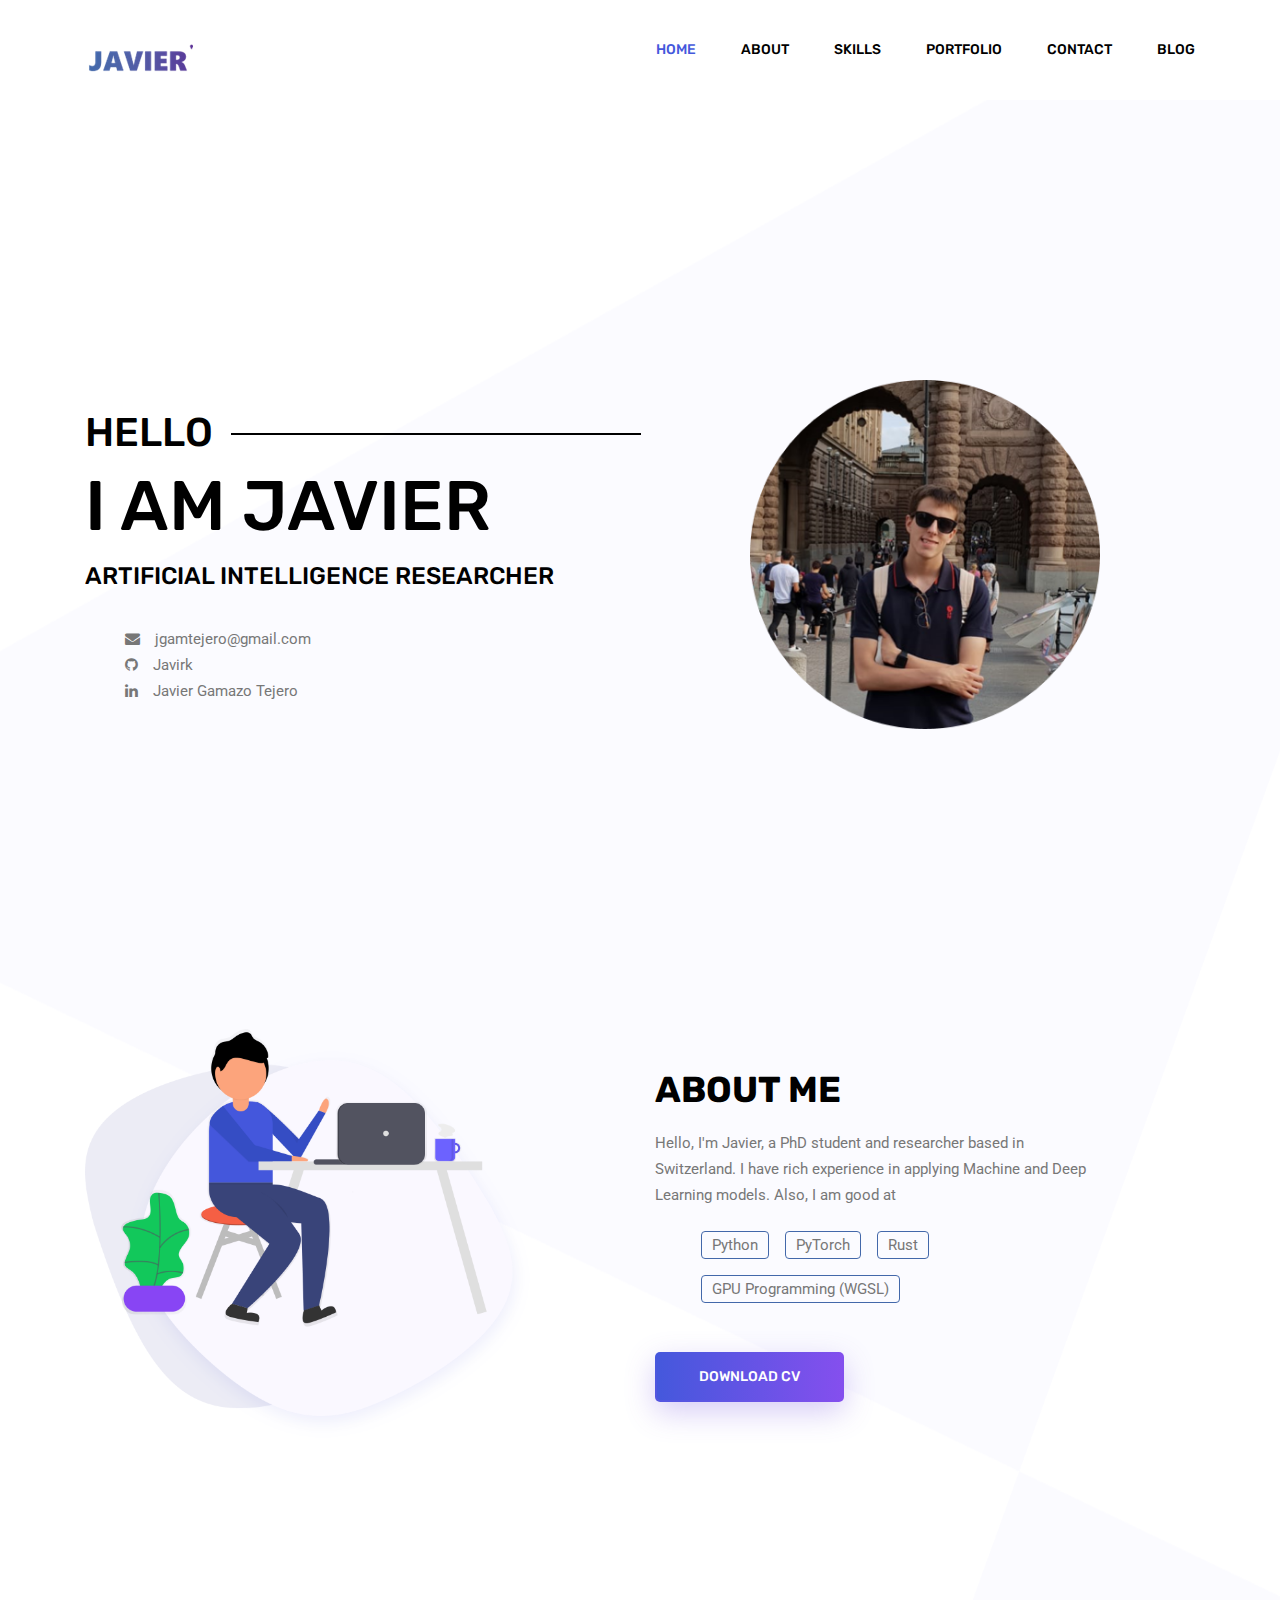
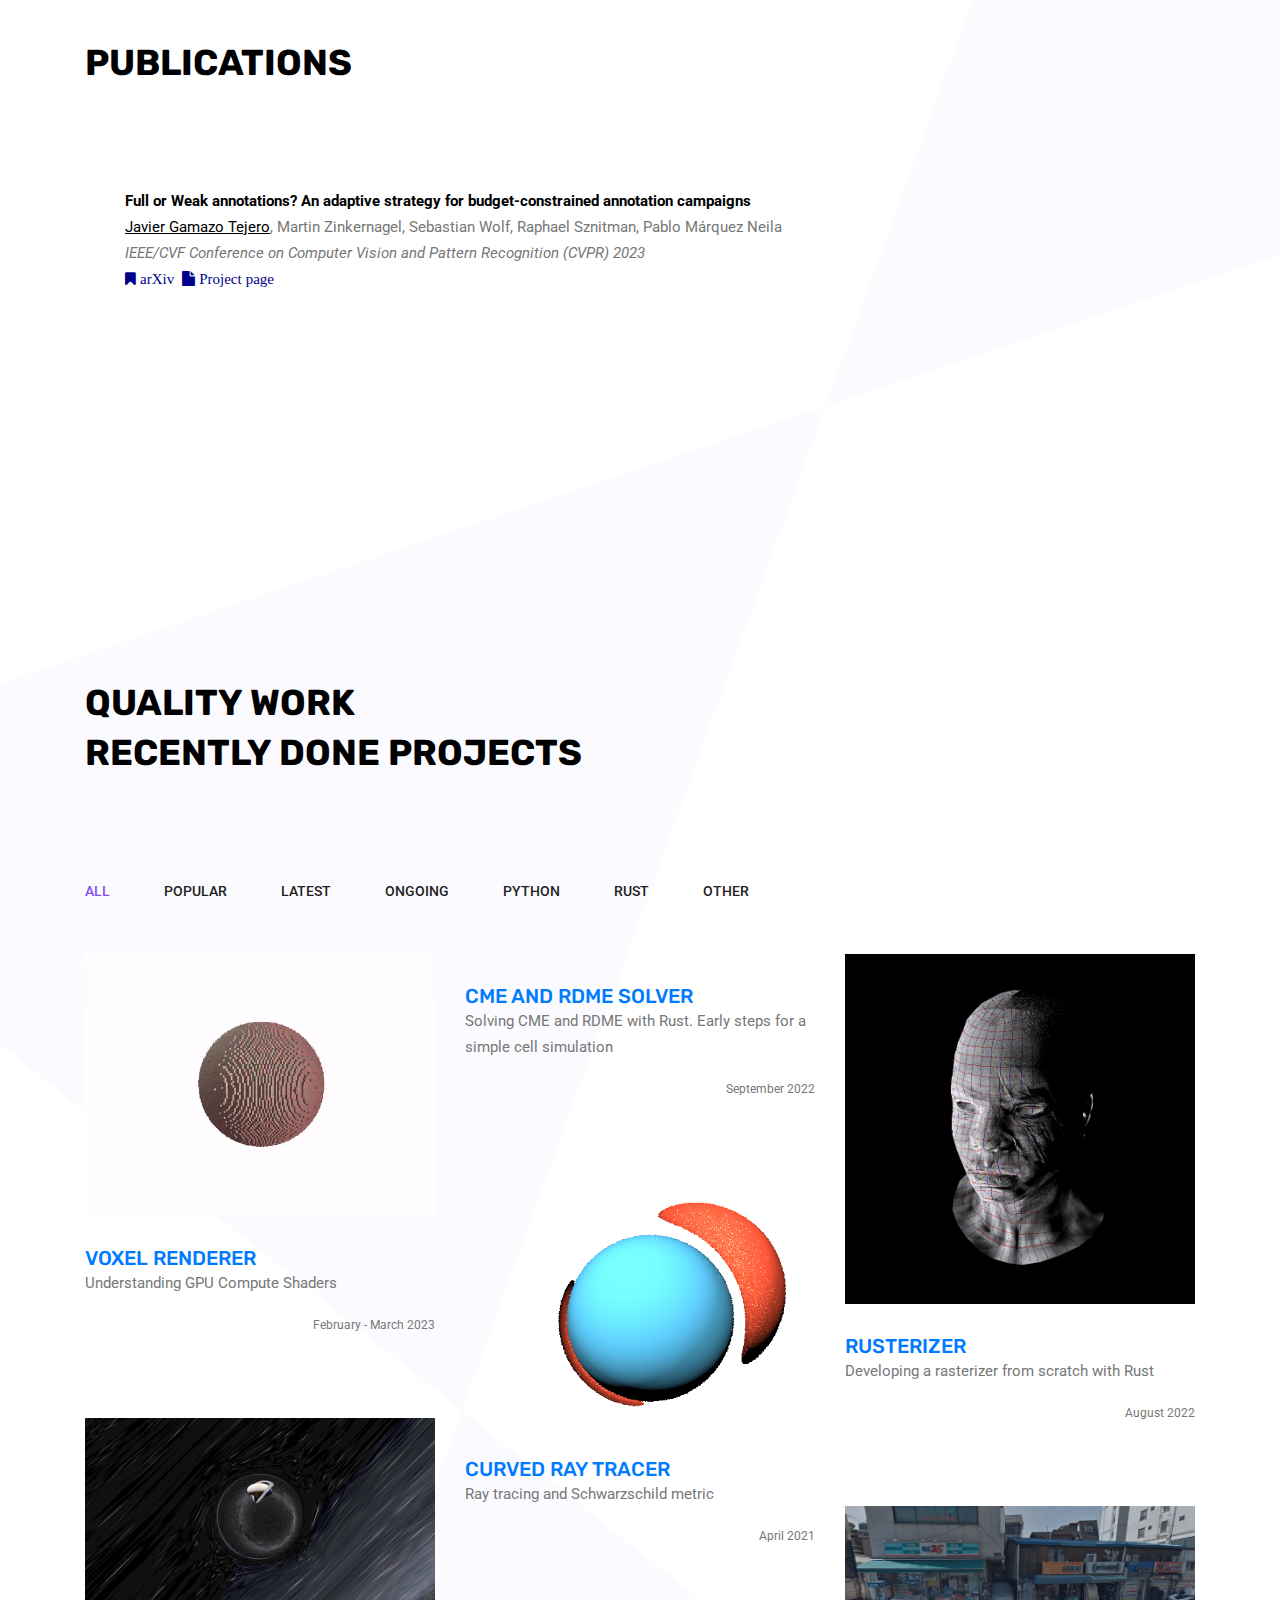
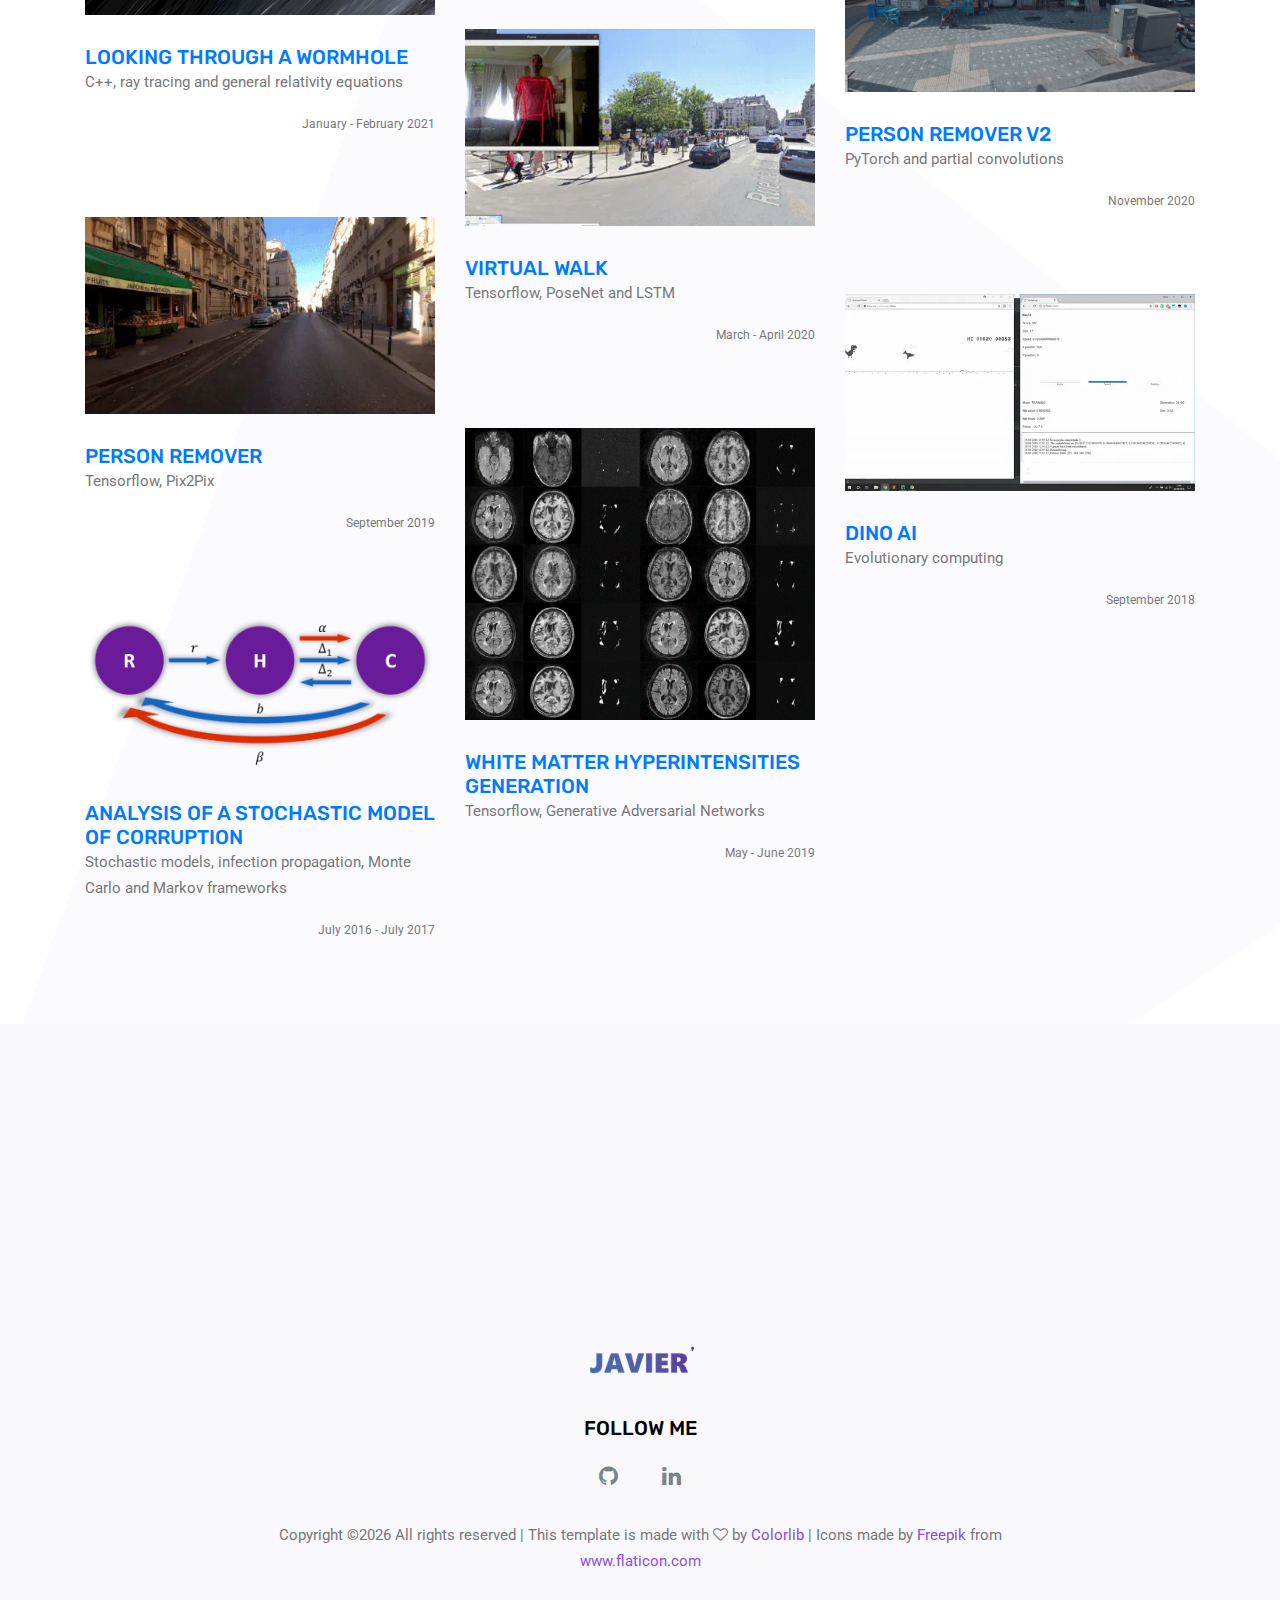
==== commit 02508458: "Add publications" ====
--- a/index.html
+++ b/index.html
@@ -99,14 +99,14 @@
 							Hello, I'm Javier, a PhD student and researcher based in Switzerland. I have rich experience
 							in applying Machine and Deep Learning models. Also, I am good at
 						</p>
-						<div class="about_tag" data-wow-duration="0.8s" data-wow-delay="0.3s">
-                <ul>
-                    <li><span>Python</span></li>
-                    <li><span>PyTorch</span></li>
-                    <li><span>Rust</span></li>
-                    <li><span>GPU Programming (WGSL)</span></li>
-                </ul>
-            </div>
+						<div class="about_tag" data-wow-duration="0.5s" data-wow-delay="0.2s">
+	                		<ul>
+			                    <li><span>Python</span></li>
+			                    <li><span>PyTorch</span></li>
+			                    <li><span>Rust</span></li>
+			                    <li><span>GPU Programming (WGSL)</span></li>
+			                </ul>
+		            	</div>
 						<a class="primary_btn" href="#"><span>Download CV</span></a>
 					</div>
 				</div>
@@ -116,7 +116,34 @@
 	<!--================ End About Us Area =================-->
 
 	<!--================ Start Publications Area =================-->
-	
+	<section id="publications" class="features_area">
+		<div class="container">
+			<div class="main_title text-left">
+				<h2>Publications</h2>
+			</div>
+			<ol class="bibliography">
+				<li>
+					<div class="row">
+						<div id="gamazo2023fullweak" class="col">
+							<span class="title">
+								<b>Full or Weak annotations? An adaptive strategy for budget-constrained annotation campaigns</b>
+							</span>
+							<span class="author">
+								<u>Javier Gamazo Tejero</u>, Martin Zinkernagel, Sebastian Wolf, Raphael Sznitman, Pablo Márquez Neila
+							</span>
+							<span class="conference">
+								<i>IEEE/CVF Conference on Computer Vision and Pattern Recognition (CVPR) 2023</i>
+							</span>
+							<span class="links">
+								<a href="https://arxiv.org/abs/2303.11678" target="_blank"><i class="fa fa-bookmark 7x"> arXiv</i></a>&nbsp;
+								<a href="./full_weak/" target="_blank"><i class="fa fa-file 7x"> Project page</i></a>
+							</span>
+						</div>
+					</div>
+				</li>
+			</ol>
+		</div>
+	</section>
 
 	<!--================ End Publications Area =================-->
 
--- a/css/style.css
+++ b/css/style.css
@@ -3396,4 +3396,23 @@
 }
 
 /*# sourceMappingURL=style.css.map */
-
+#publications b {
+  color: black;
+}
+
+#publications u {
+  color: black;
+}
+
+#publications ol.bibliography li span {
+  display: block;
+}
+
+#publications ol.bibliography li span.links a {
+  color: darkblue;
+  font-weight: bolder;
+}
+
+.bibliography {
+  list-style-type: none;
+}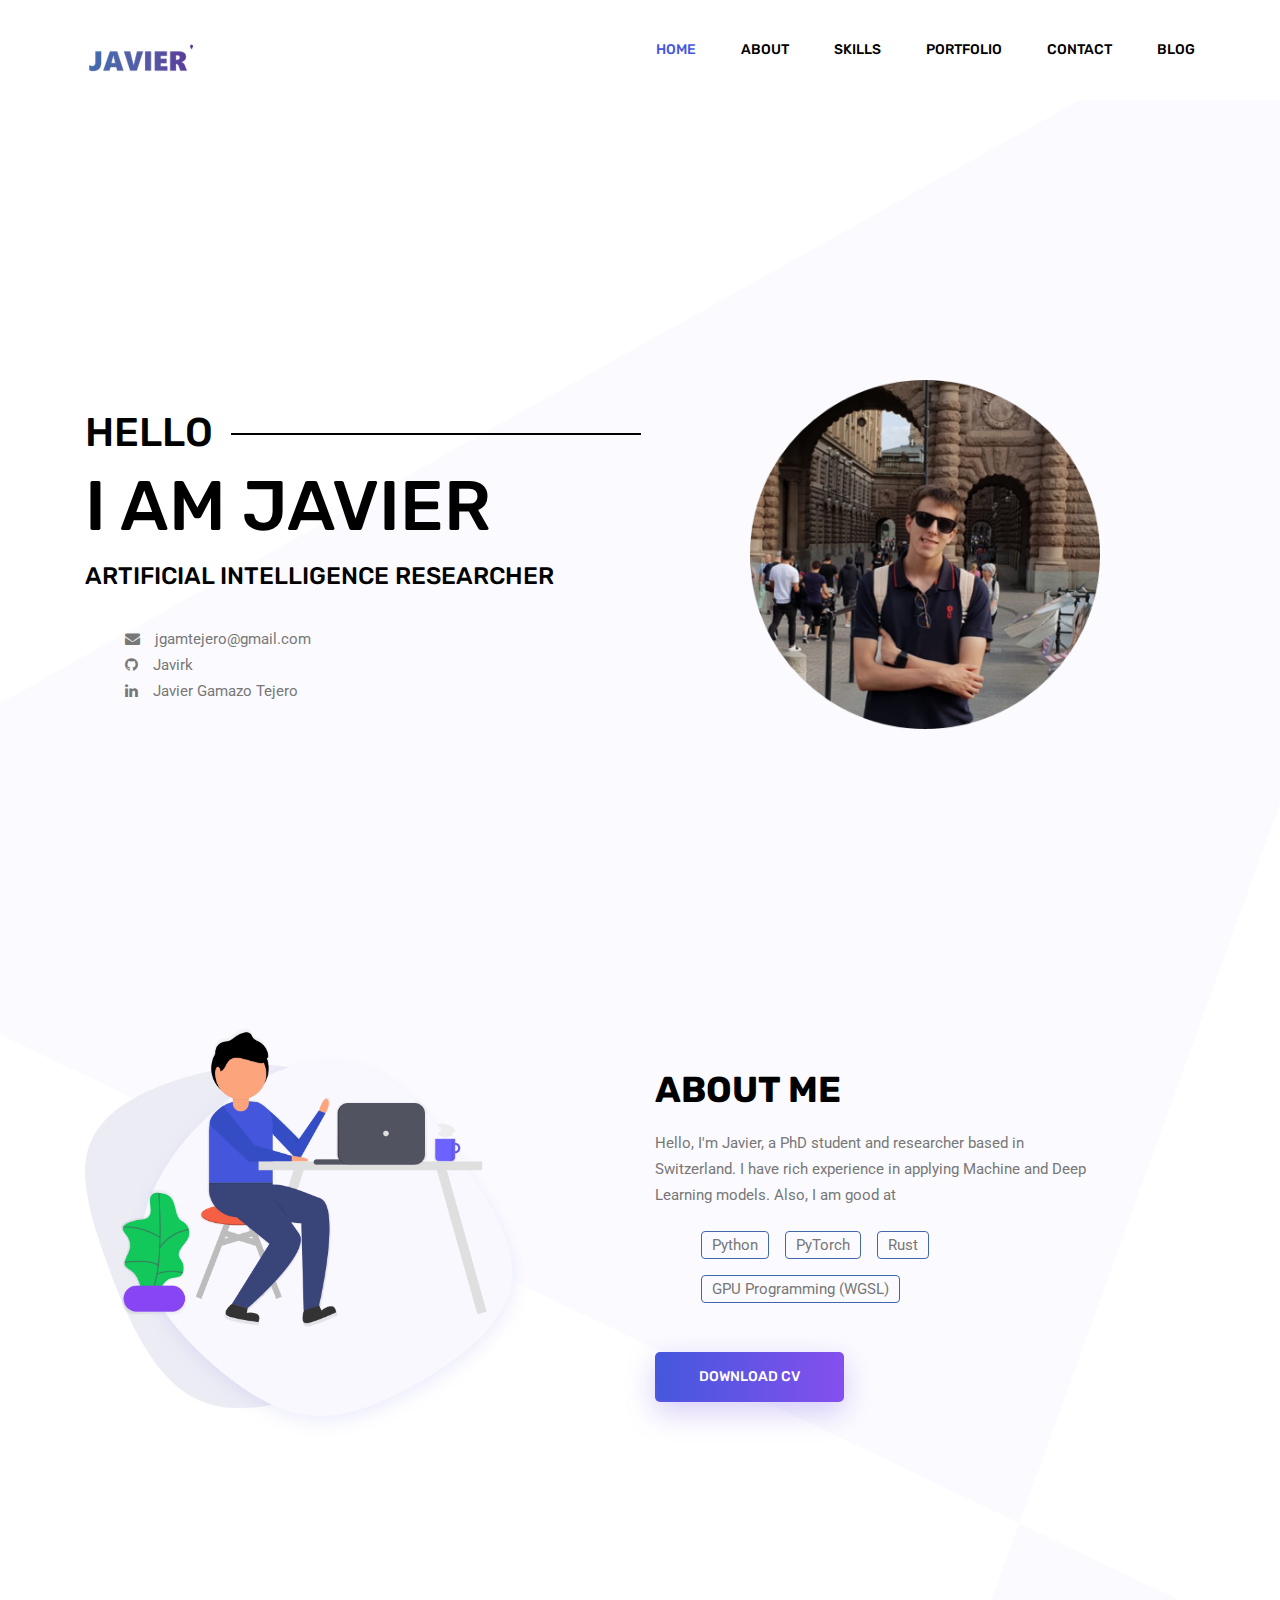
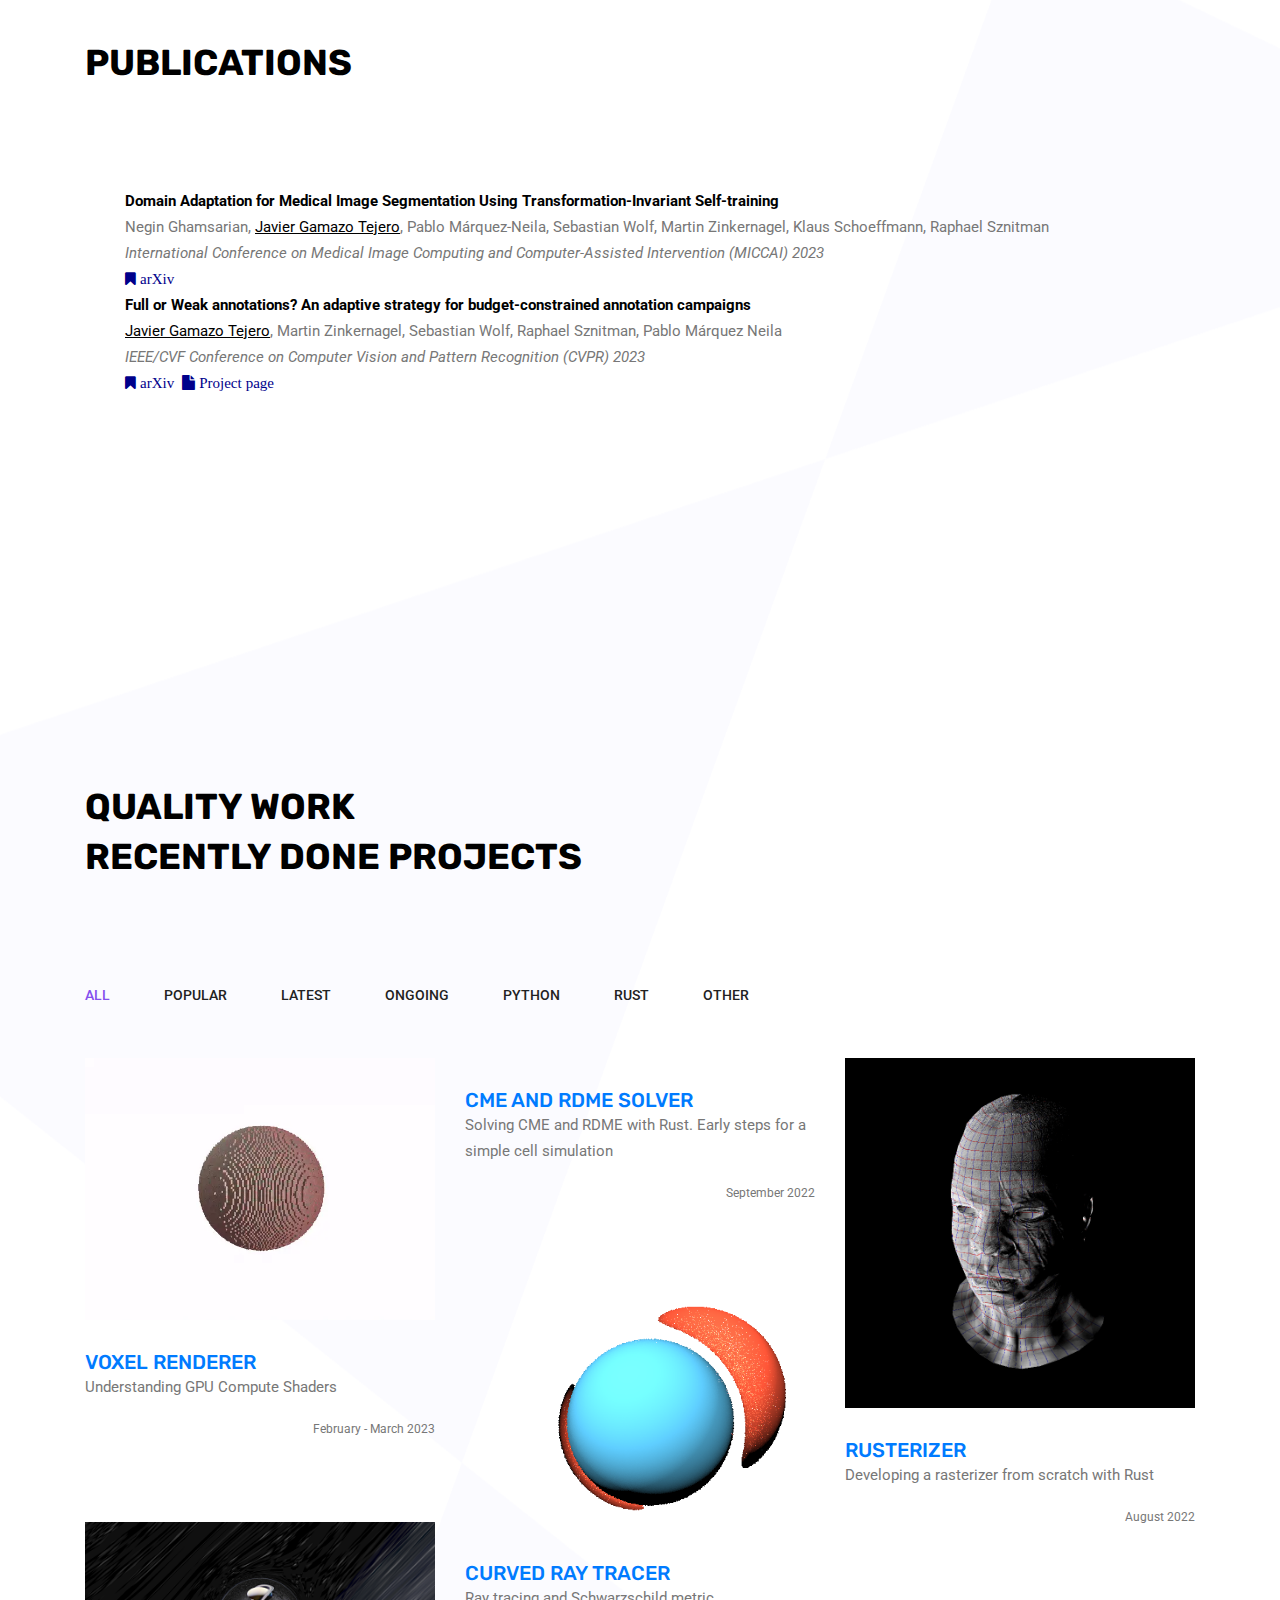
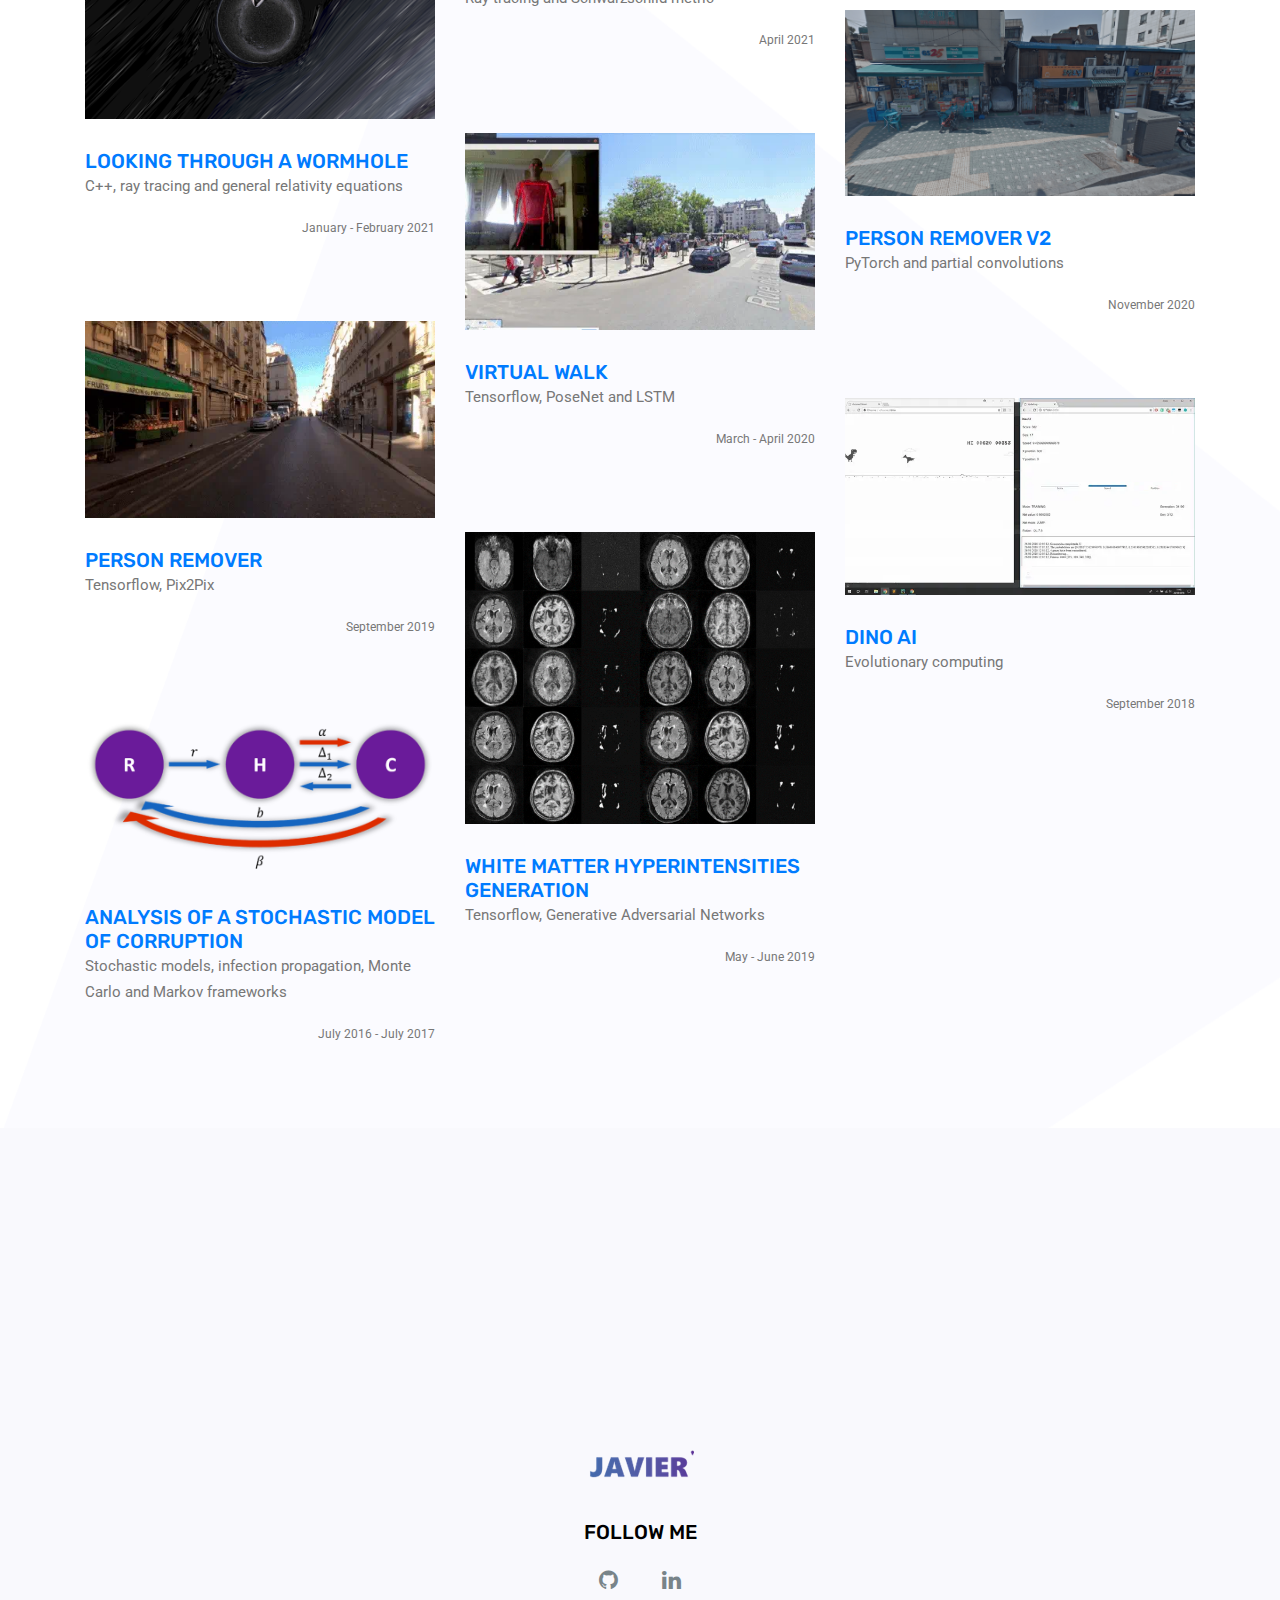
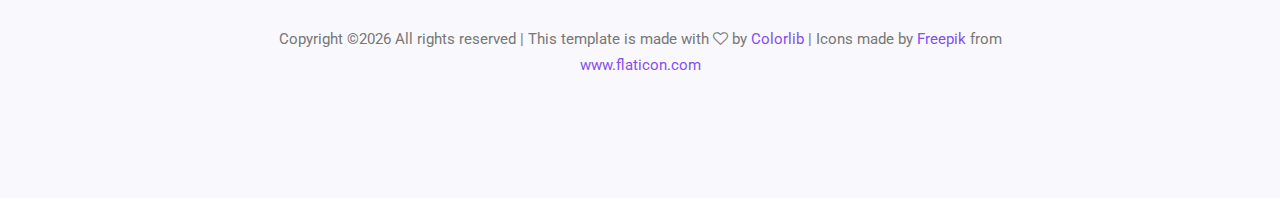
==== commit ea62ed76: "Add MICCAI" ====
--- a/index.html
+++ b/index.html
@@ -124,6 +124,24 @@
 			<ol class="bibliography">
 				<li>
 					<div class="row">
+						<div id="ghamsarian2023da" class="col">
+							<span class="title">
+								<b>Domain Adaptation for Medical Image Segmentation Using Transformation-Invariant Self-training</b>
+							</span>
+							<span class="author">
+								Negin Ghamsarian, <u>Javier Gamazo Tejero</u>, Pablo Márquez-Neila, Sebastian Wolf, Martin Zinkernagel, Klaus Schoeffmann, Raphael Sznitman
+							</span>
+							<span class="conference">
+								<i>International Conference on Medical Image Computing and Computer-Assisted Intervention (MICCAI) 2023</i>
+							</span>
+							<span class="links">
+								<a href="https://arxiv.org/abs/2307.16660" target="_blank"><i class="fa fa-bookmark 7x"> arXiv</i></a>
+							</span>
+						</div>
+					</div>
+				</li>
+				<li>
+					<div class="row">
 						<div id="gamazo2023fullweak" class="col">
 							<span class="title">
 								<b>Full or Weak annotations? An adaptive strategy for budget-constrained annotation campaigns</b>
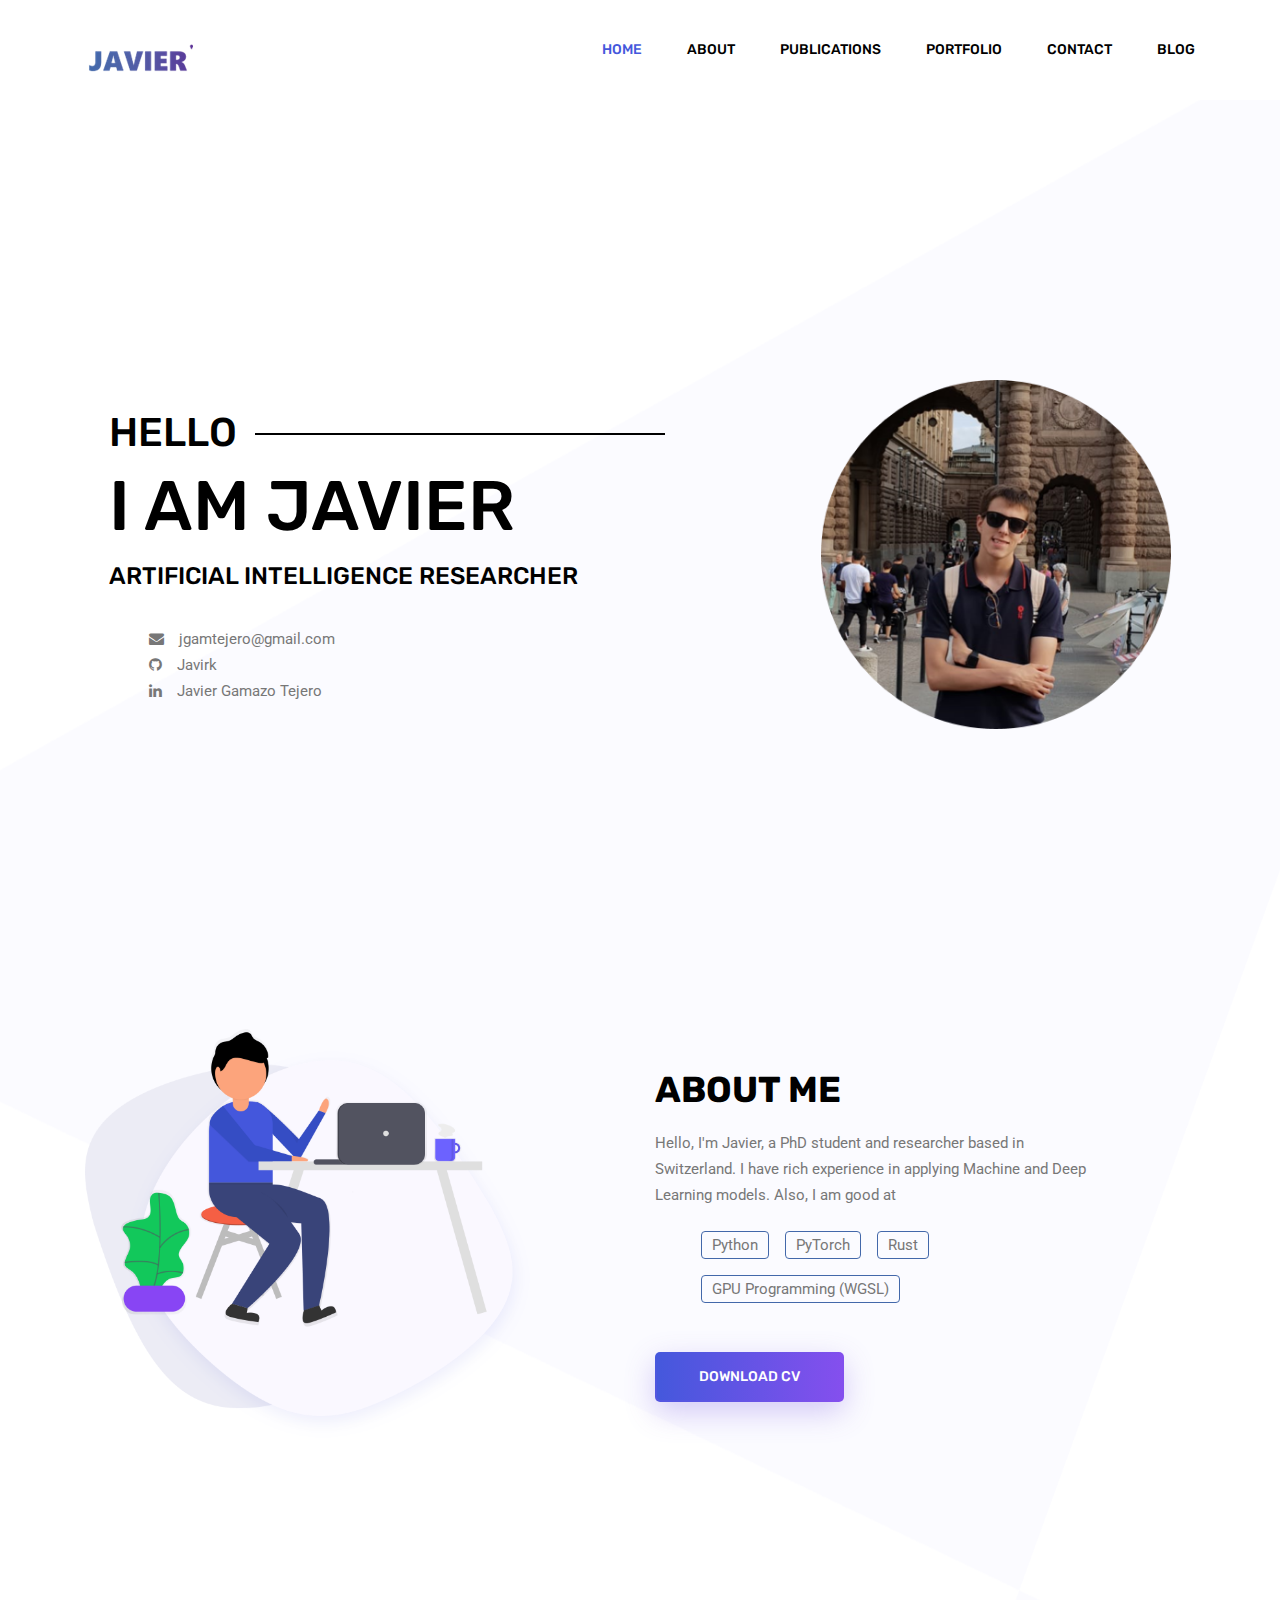
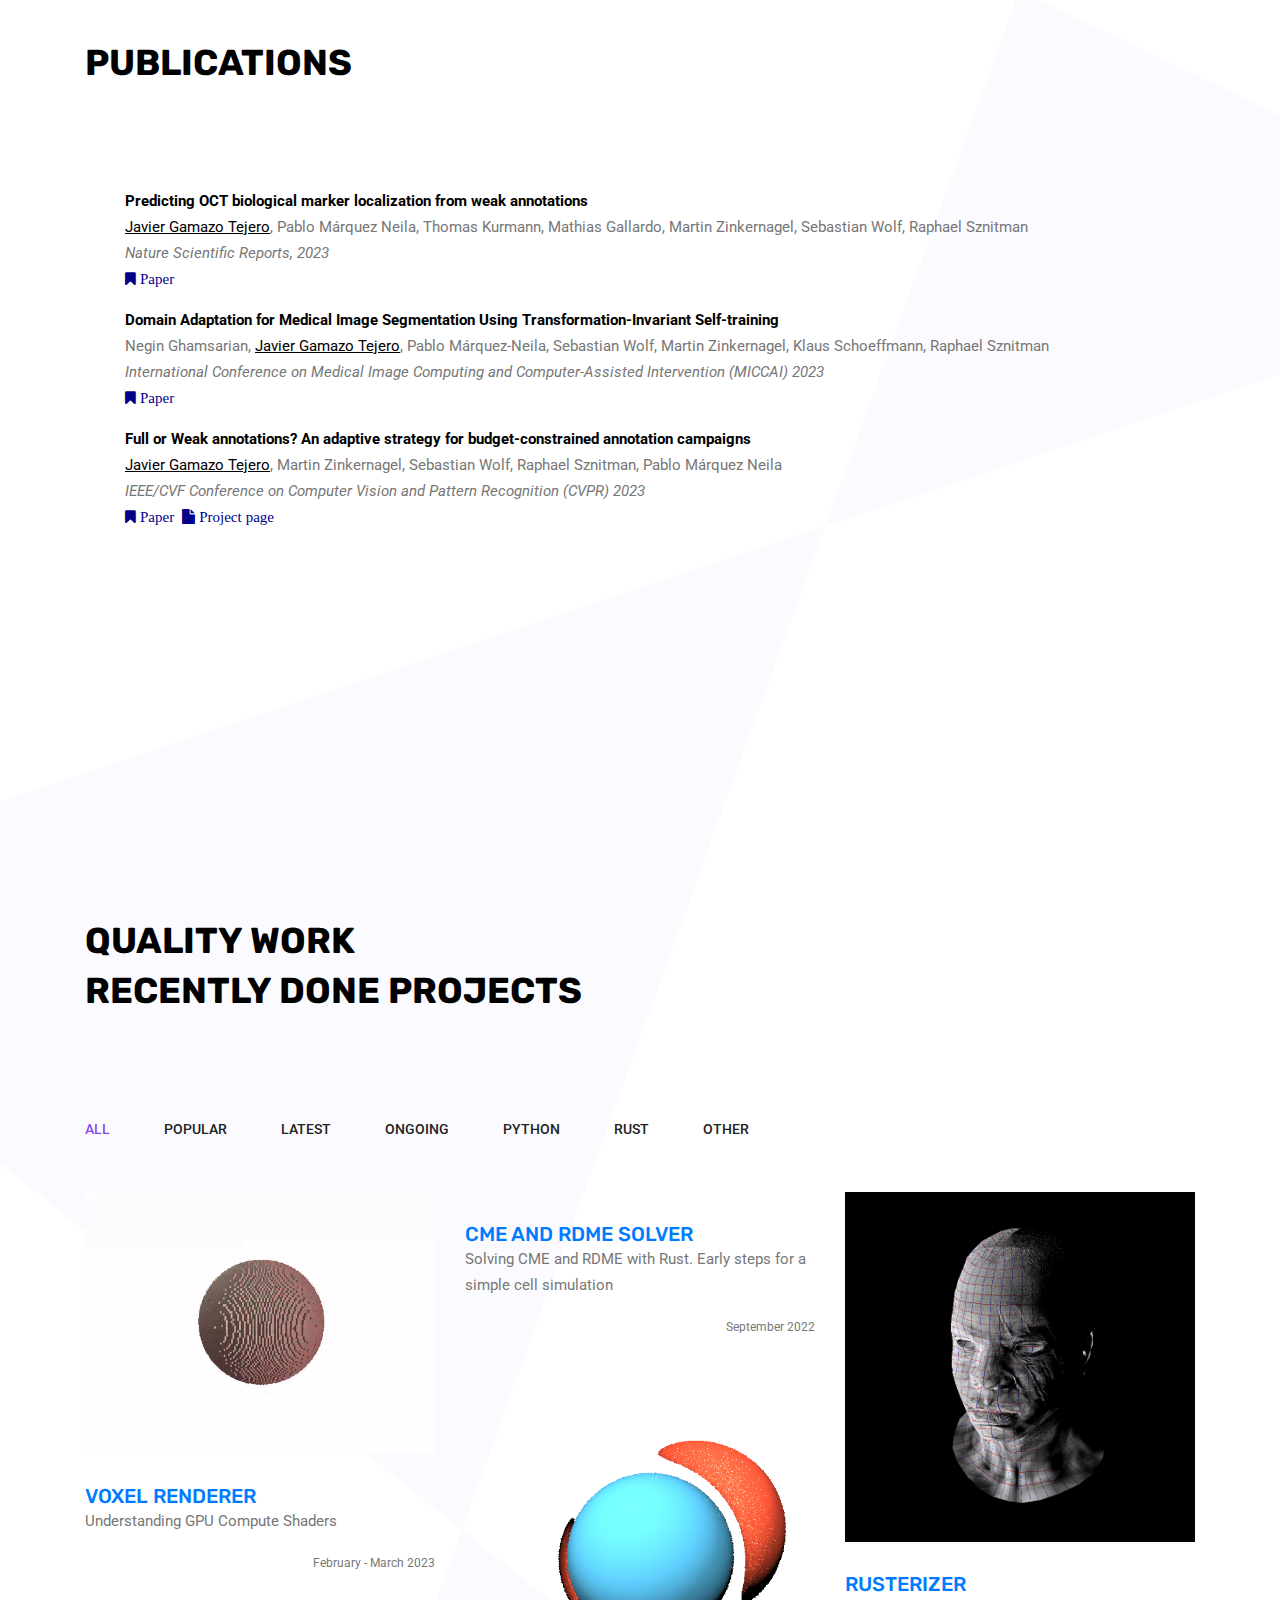
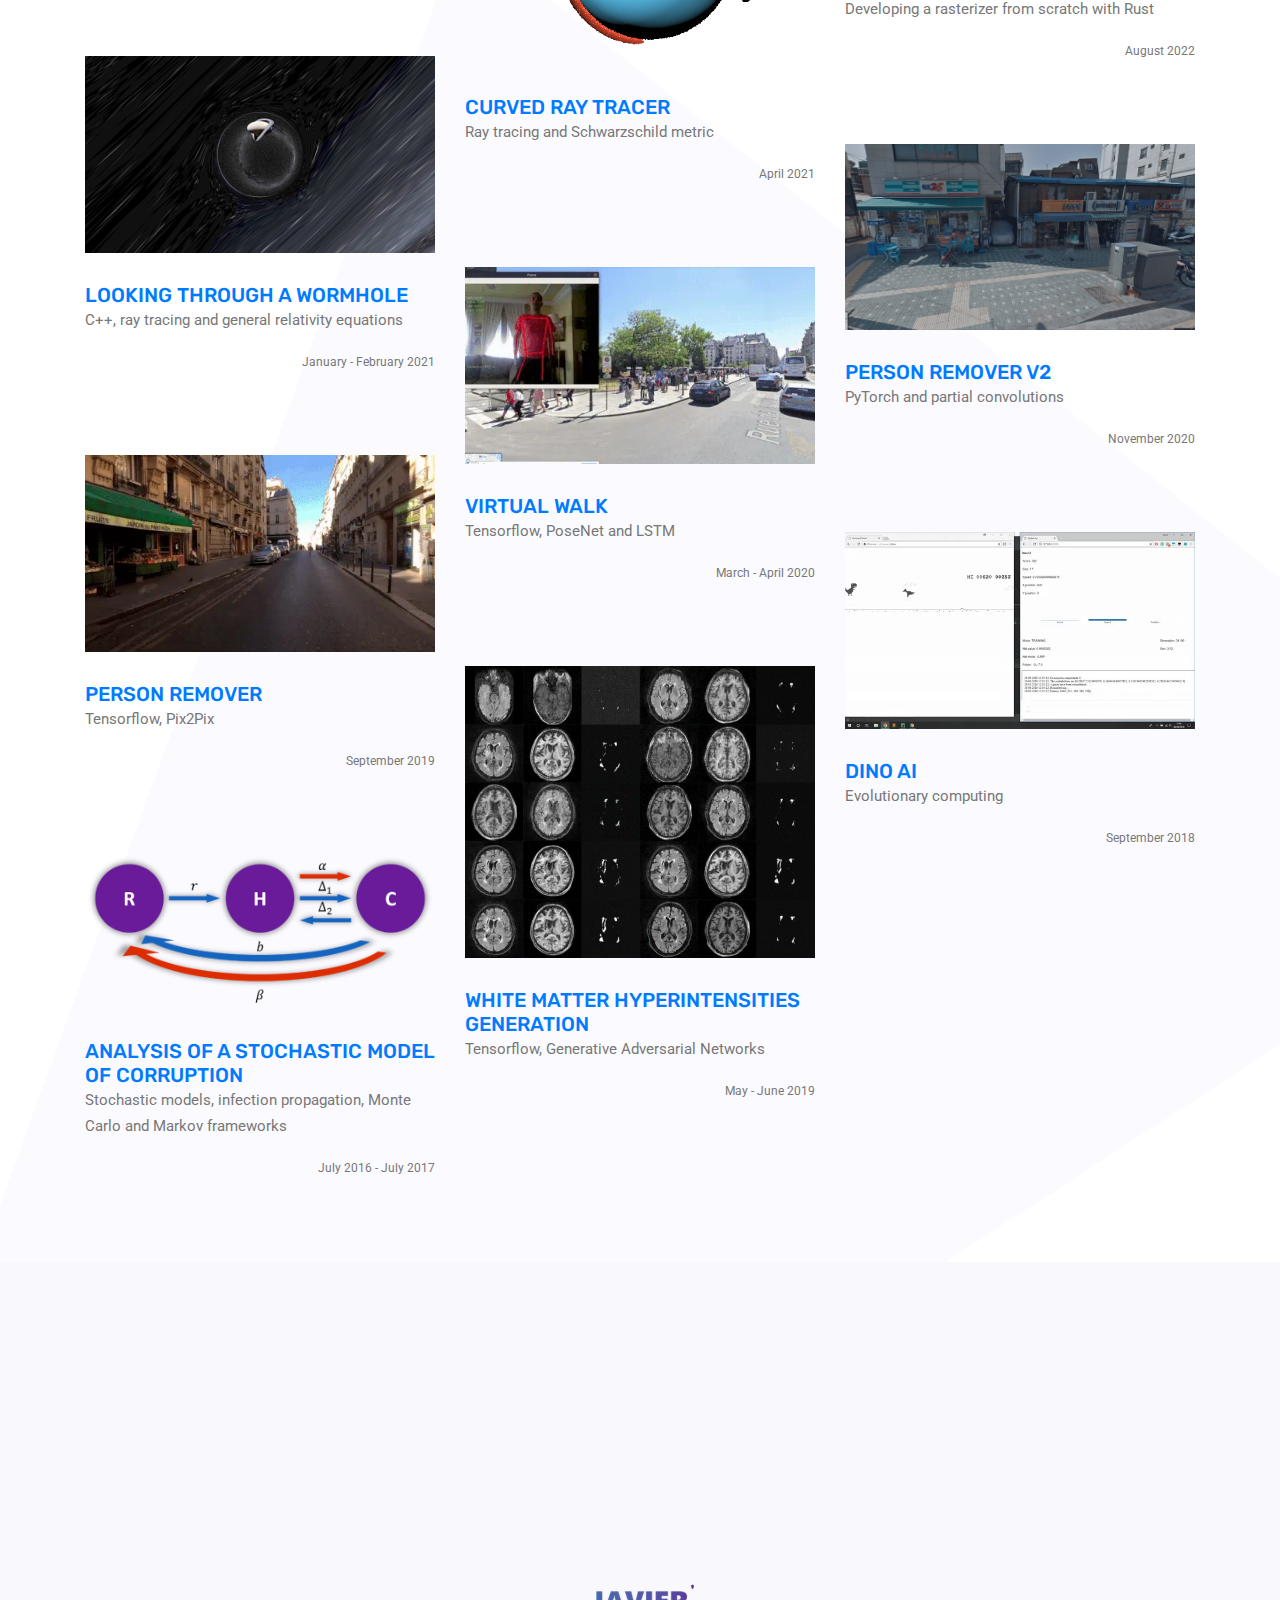
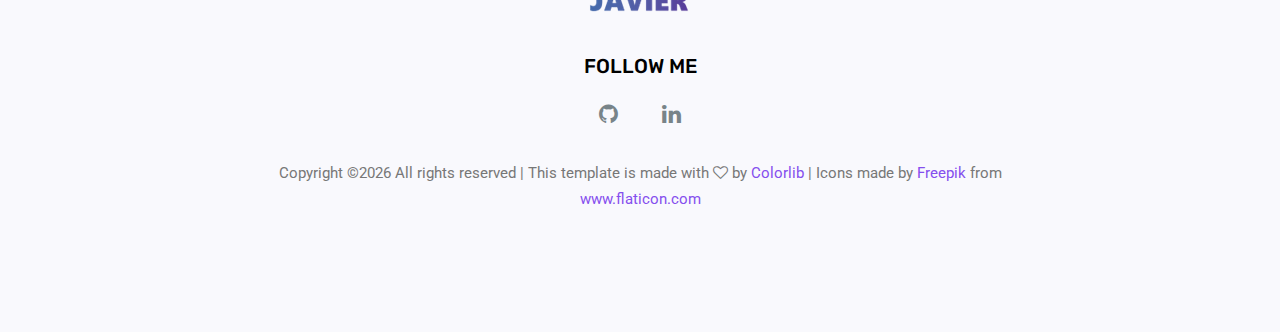
==== commit 82ef13e7: "Add SR paper" ====
--- a/index.html
+++ b/index.html
@@ -38,7 +38,7 @@
 						<ul class="nav navbar-nav menu_nav justify-content-end">
 							<li class="nav-item active"><a class="nav-link" href="index.html">Home</a></li>
 							<li class="nav-item"><a class="nav-link" href="#about_text">About</a></li>
-							<li class="nav-item"><a class="nav-link" href="#skills">Skills</a></li>
+							<li class="nav-item"><a class="nav-link" href="#publications">Publications</a></li>
 							<li class="nav-item"><a class="nav-link" href="#portfolio">Portfolio</a></li>
 							<li class="nav-item"><a class="nav-link" href="#footer_info">Contact</a></li>
 							<li class="nav-item"><a class="nav-link" href="/blog">Blog</a></li>
@@ -55,21 +55,21 @@
 		<div class="banner_inner">
 			<div class="container">
 				<div class="row">
-					<div class="col-lg-7">
+					<div class="col-lg-7 col-sm m-auto">
 						<div class="banner_content" style="margin-top: 400px">
 							<h3 class="text-uppercase">Hello</h3>
 							<h1 class="text-uppercase">I am Javier</h1>
 							<h5 class="text-uppercase">artificial intelligence researcher</h5>
 							<div class="d-flex align-items-center">
 								<ul>
-                    <li><a href="mailto:jgamtejero@gmail.com"><i class="fa fa-envelope"></i>jgamtejero@gmail.com</a></li>
-										<li><a href="https://github.com/javirk" target="_blank"><i class="fa fa-github"></i>Javirk</a></li>
-										<li><a href="https://www.linkedin.com/in/javier-gamazo-tejero/" target="_blank"><i class="fa fa-linkedin"></i>Javier Gamazo Tejero</a></li>
-                </ul>
-							</div>
-						</div>
-					</div>
-					<div class="col-lg-4">
+	                				<li><a href="mailto:jgamtejero@gmail.com"><i class="fa fa-envelope"></i>jgamtejero@gmail.com</a></li>
+									<li><a href="https://github.com/javirk" target="_blank"><i class="fa fa-github"></i>Javirk</a></li>
+									<li><a href="https://www.linkedin.com/in/javier-gamazo-tejero/" target="_blank"><i class="fa fa-linkedin"></i>Javier Gamazo Tejero</a></li>
+	                			</ul>
+							</div>
+						</div>
+					</div>
+					<div class="col-lg-4 col-12 m-auto">
 						<div class="home_right_img">
 							<div style="margin-top: 250px">
 								<img src="img/banner/me-round-2.png" alt="">
@@ -124,6 +124,24 @@
 			<ol class="bibliography">
 				<li>
 					<div class="row">
+						<div id="gamazo2023oct" class="col">
+							<span class="title">
+								<b>Predicting OCT biological marker localization from weak annotations</b>
+							</span>
+							<span class="author">
+								<u>Javier Gamazo Tejero</u>, Pablo Márquez Neila, Thomas Kurmann, Mathias Gallardo, Martin Zinkernagel, Sebastian Wolf, Raphael Sznitman
+							</span>
+							<span class="journal">
+								<i>Nature Scientific Reports, 2023</i>
+							</span>
+							<span class="links">
+								<a href="https://www.nature.com/articles/s41598-023-47019-6" target="_blank"><i class="fa fa-bookmark 7x"> Paper</i></a>
+							</span>
+						</div>
+					</div>
+				</li>
+				<li>
+					<div class="row">
 						<div id="ghamsarian2023da" class="col">
 							<span class="title">
 								<b>Domain Adaptation for Medical Image Segmentation Using Transformation-Invariant Self-training</b>
@@ -135,7 +153,7 @@
 								<i>International Conference on Medical Image Computing and Computer-Assisted Intervention (MICCAI) 2023</i>
 							</span>
 							<span class="links">
-								<a href="https://arxiv.org/abs/2307.16660" target="_blank"><i class="fa fa-bookmark 7x"> arXiv</i></a>
+								<a href="https://arxiv.org/abs/2307.16660" target="_blank"><i class="fa fa-bookmark 7x"> Paper</i></a>
 							</span>
 						</div>
 					</div>
@@ -153,7 +171,7 @@
 								<i>IEEE/CVF Conference on Computer Vision and Pattern Recognition (CVPR) 2023</i>
 							</span>
 							<span class="links">
-								<a href="https://arxiv.org/abs/2303.11678" target="_blank"><i class="fa fa-bookmark 7x"> arXiv</i></a>&nbsp;
+								<a href="https://arxiv.org/abs/2303.11678" target="_blank"><i class="fa fa-bookmark 7x"> Paper</i></a>&nbsp;
 								<a href="./full_weak/" target="_blank"><i class="fa fa-file 7x"> Project page</i></a>
 							</span>
 						</div>
@@ -164,66 +182,7 @@
 	</section>
 
 	<!--================ End Publications Area =================-->
-
-	<!--================ Start Features Area =================-->
-	<!--<section id="skills" class="features_area">
-		<div class="container">
-			<div style="overflow:hidden;">
-				<div class="container_features_left">
-					<div class="row justify-content-center">
-						<div class="col-lg-8 text-center">
-							<div class="main_title">
-								<h2>What I do</h2>
-							</div>
-						</div>
-					</div>
-					<div class="row feature_inner">
-						<div class="col-lg-5 col-md-6">
-							<div class="feature_item">
-								<img src="img/skills/laptop.png" alt="">
-								<h4>AI development</h4>
-								<p>Implementing cutting-edge techonologies and algorithms for real-life purposes</p>
-							</div>
-						</div>
-						<div class="col-lg-5 col-md-6">
-							<div class="feature_item">
-								<img src="img/skills/research.png" alt="">
-								<h4>Research</h4>
-								<p>Performing research on new ways to implement Deep Learning models to medicine</p>
-							</div>
-						</div>
-					</div>
-				</div>
-				<div class="container_features_right">
-					<div class="row justify-content-center">
-						<div class="col-lg-8 text-center">
-							<div class="main_title">
-								<h2>Other interests</h2>
-							</div>
-						</div>
-					</div>
-					<div class="row feature_inner">
-						<div class="col-lg-5 col-md-6">
-							<div class="feature_item">
-								<img src="img/skills/atom.png" alt="">
-								<h4>Science</h4>
-								<p>Formal background in physics and interested in the progress of neuroscience</p>
-							</div>
-						</div>
-						<div class="col-lg-5 col-md-6">
-							<div class="feature_item">
-								<img src="img/skills/running.png" alt="">
-								<h4>Sport</h4>
-								<p>Running helps me stay active</p>
-							</div>
-						</div>
-					</div>
-				</div>
-			</div>
-		</div>
-	</section>-->
-	<!--================ End Features Area =================-->
-
+	
 	<!--================Start Portfolio Area =================-->
 	<section class="portfolio_area section_gap" id="portfolio">
 		<div class="container">
--- a/css/style.css
+++ b/css/style.css
@@ -359,9 +359,9 @@
         .home_banner_area .banner_inner .home_right_img img {
           max-width: 100%;
           height: auto; } }
-      @media (max-width: 991px) {
+      /*@media (max-width: 991px) {
         .home_banner_area .banner_inner .home_right_img {
-          display: none; } }
+          display: none; } }*/
     .home_banner_area .banner_inner .col-lg-7 {
       vertical-align: middle;
       align-self: center; }
@@ -3068,9 +3068,6 @@
   .home_banner_area {
     margin-top: 0; }
 
-  .home_right_img {
-    display:none;}
-
   .img_border {
     height: 400px;
     width: 400px;
@@ -3415,4 +3412,8 @@
 
 .bibliography {
   list-style-type: none;
+}
+
+.bibliography li {
+  margin-bottom: 15px;
 }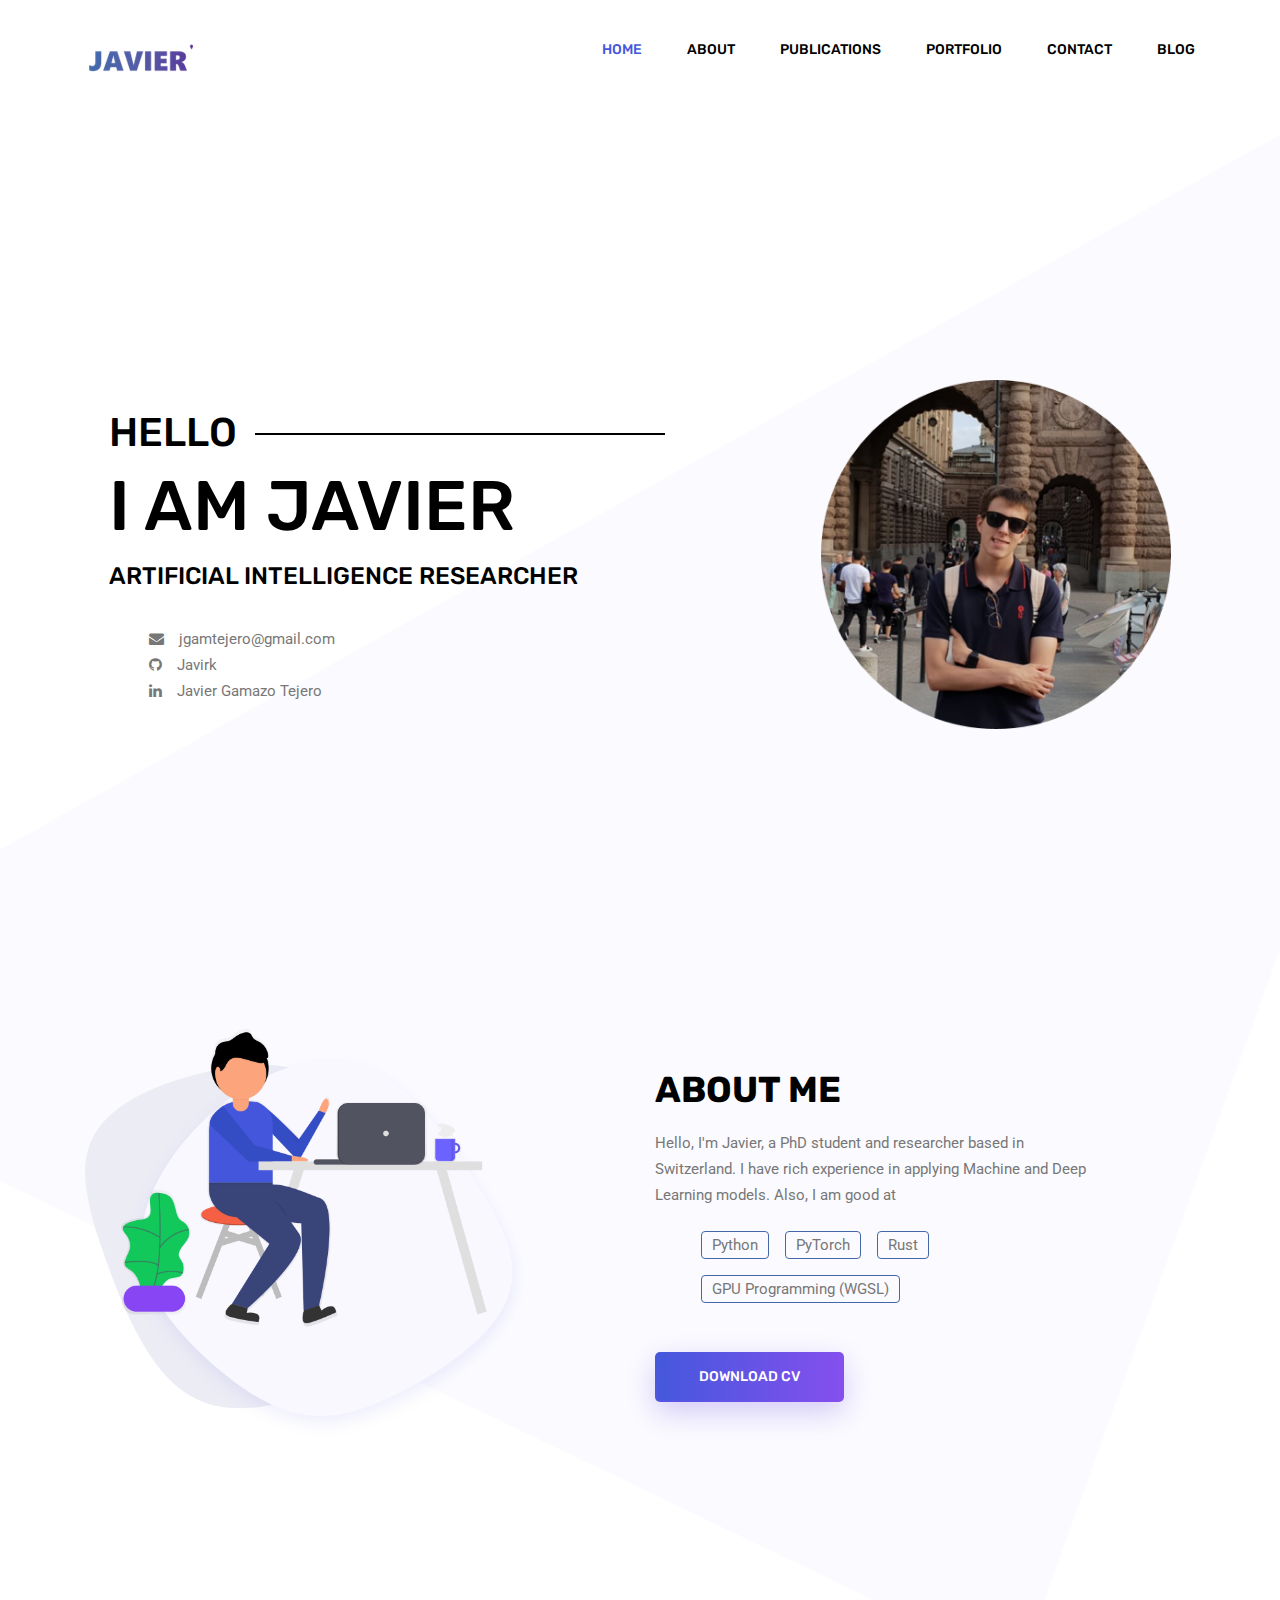
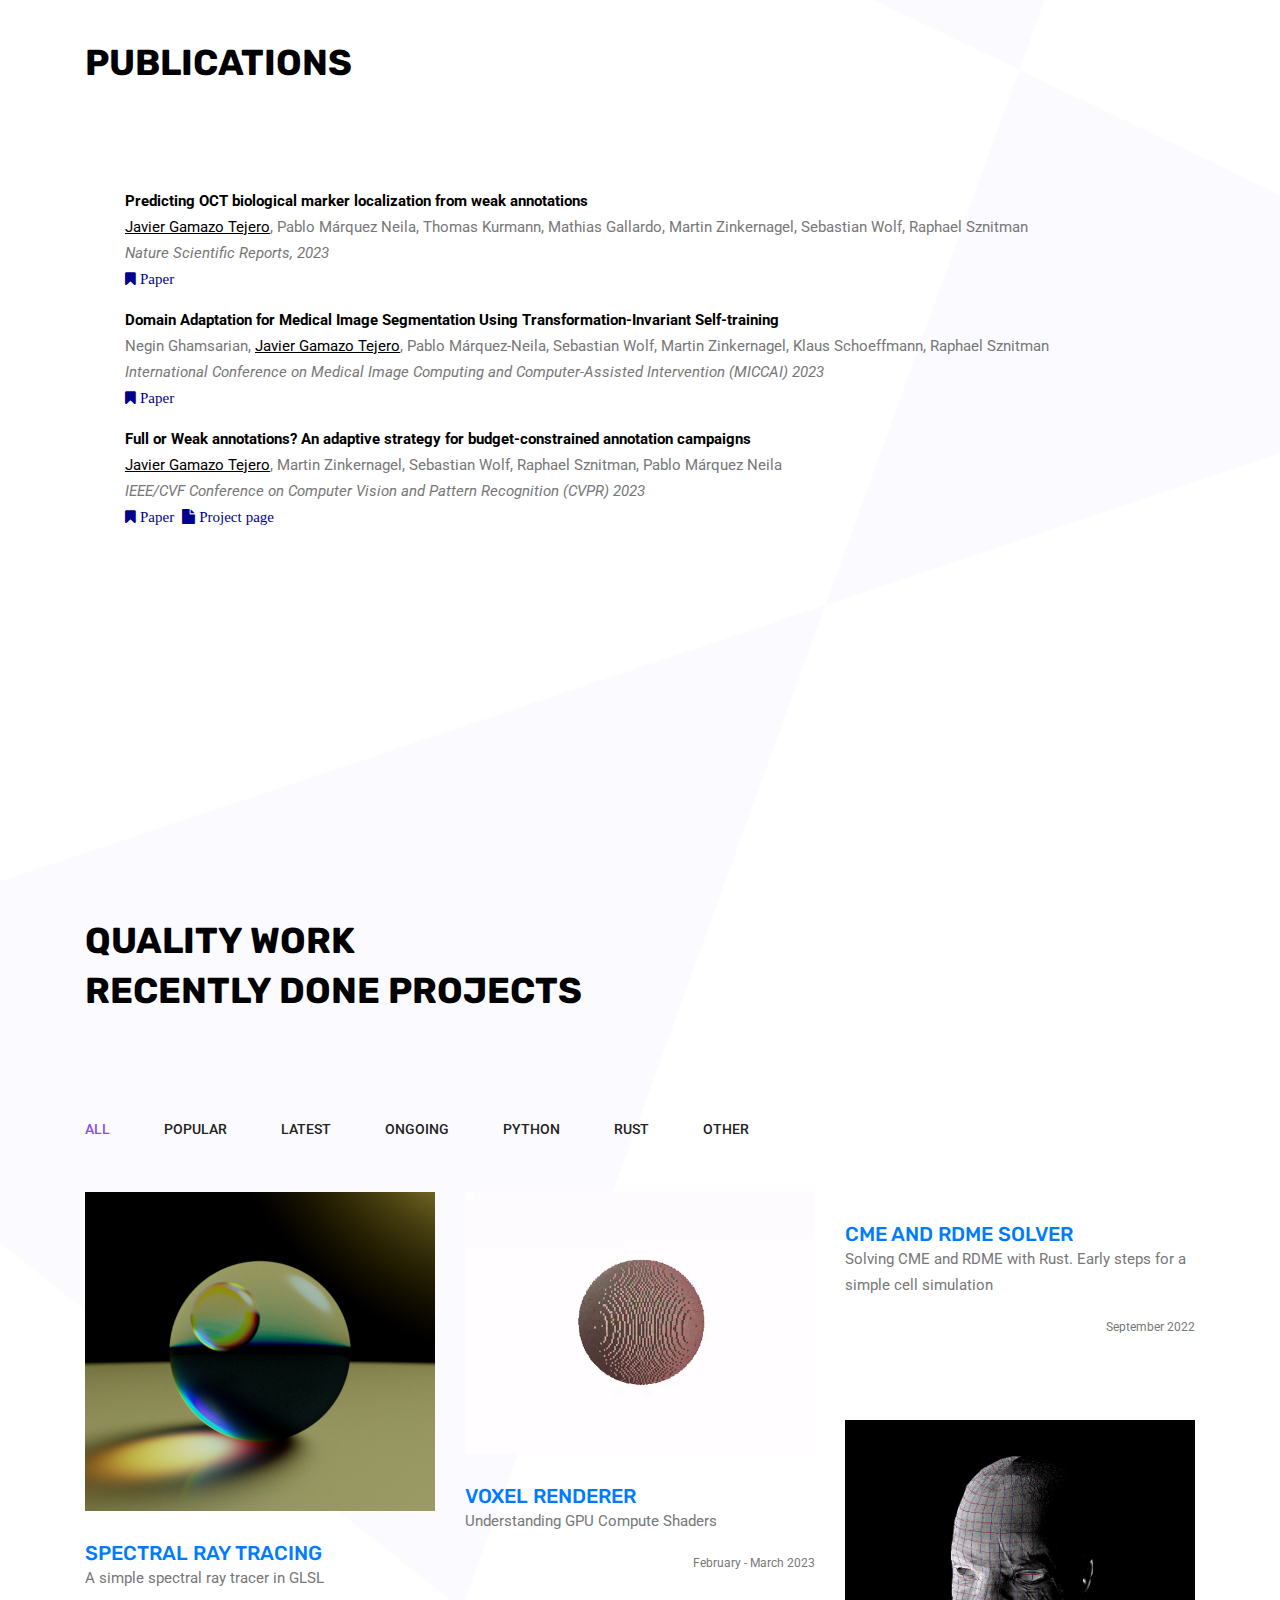
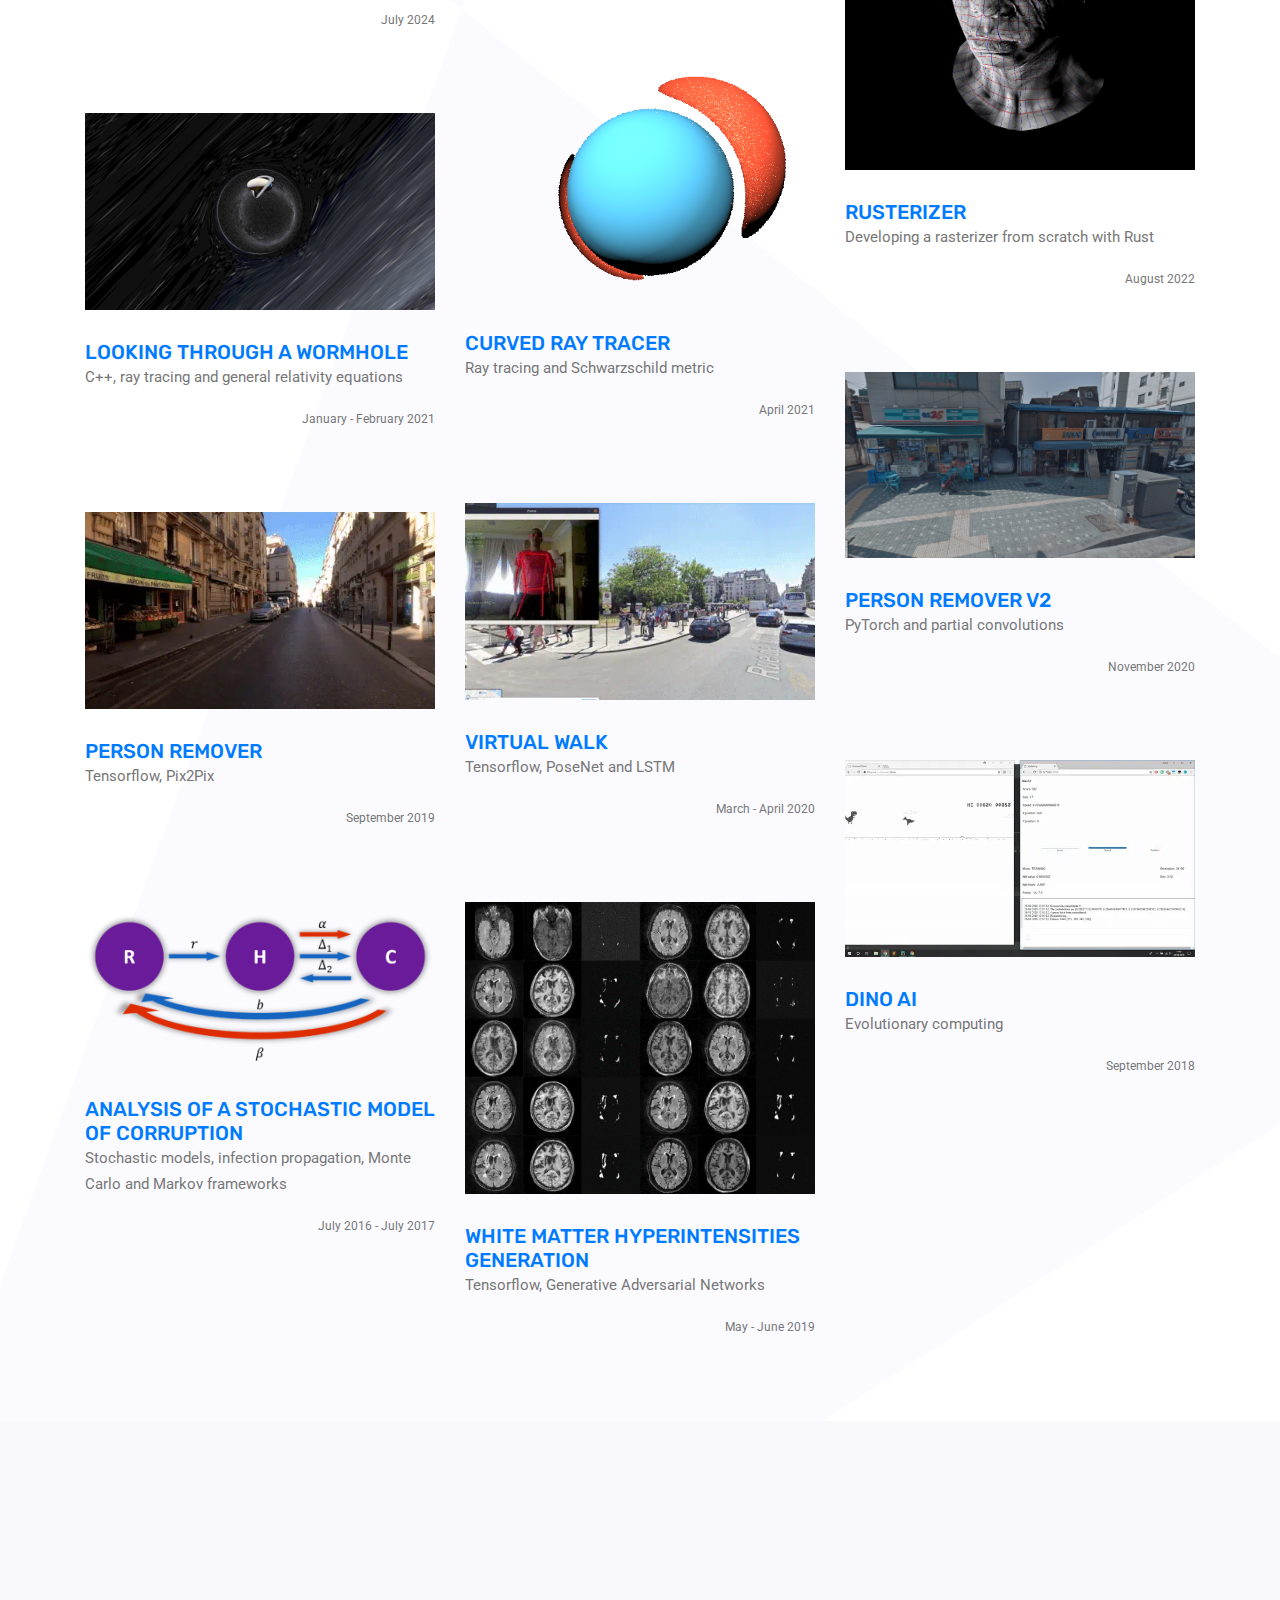
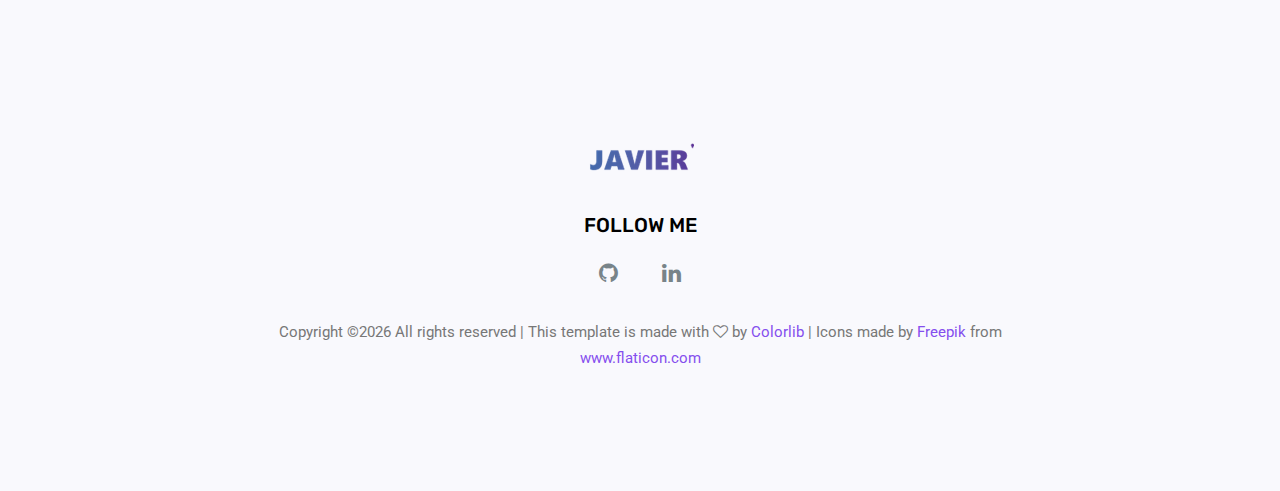
==== commit b476813a: "Add Spectral ray tracing" ====
--- a/index.html
+++ b/index.html
@@ -208,6 +208,24 @@
 
 			<div class="filters-content">
 				<div class="row portfolio-grid justify-content-center">
+					<div class="col-lg-4 col-md-6 all latest other">
+						<div class="portfolio_box">
+							<div class="single_portfolio">
+								<img class="img-fluid w-100" src="img/portfolio/spheres_spectral.png" alt="">
+								<div class="overlay"></div>
+								<a href="https://github.com/javirk/spectral_raytracing" target="_blank">
+									<div class="icon">
+										<span class="lnr lnr-cross"></span>
+									</div>
+								</a>
+							</div>
+							<div class="short_info">
+								<h4><a href="https://github.com/javirk/voxel-renderer" target="_blank">Spectral Ray Tracing</a></h4>
+								<p>A simple spectral ray tracer in GLSL</p>
+								<p class="date">July 2024</p>
+							</div>
+						</div>
+					</div>
 					<div class="col-lg-4 col-md-6 all latest rust">
 						<div class="portfolio_box">
 							<div class="single_portfolio">
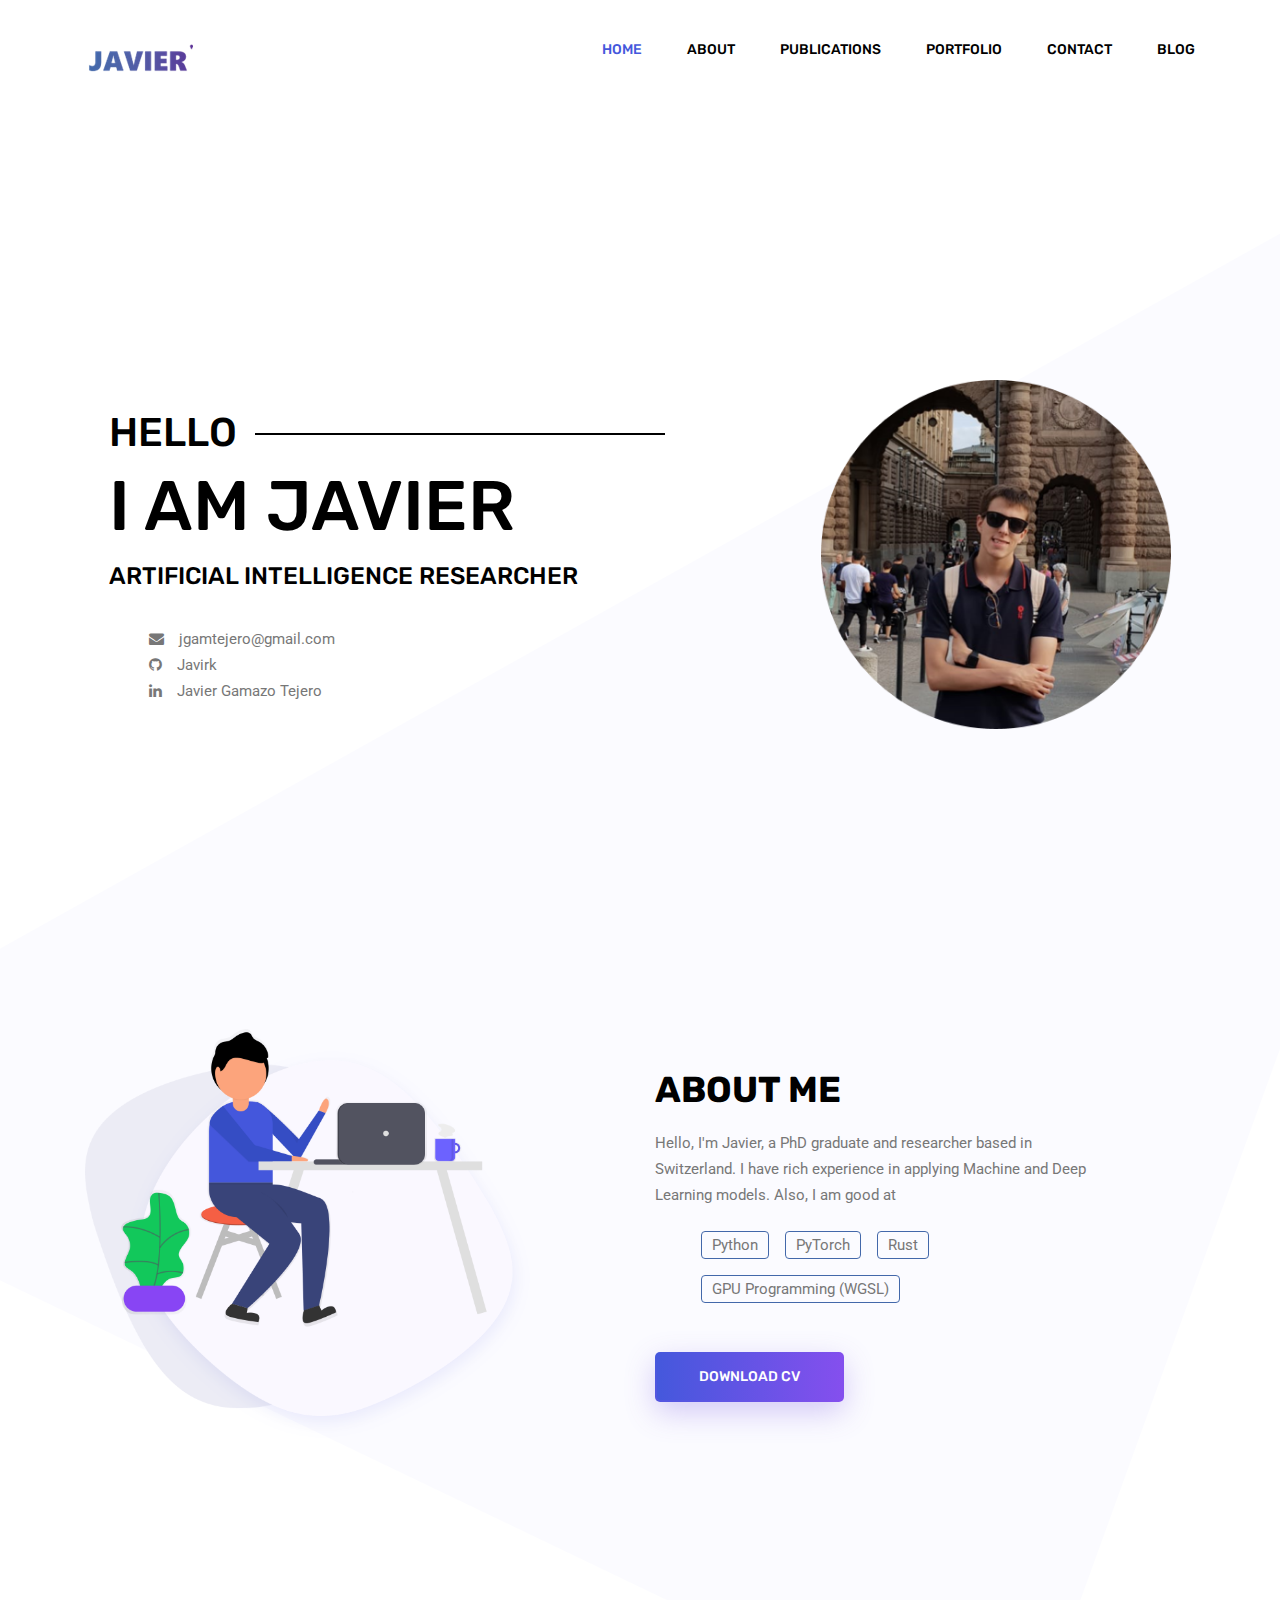
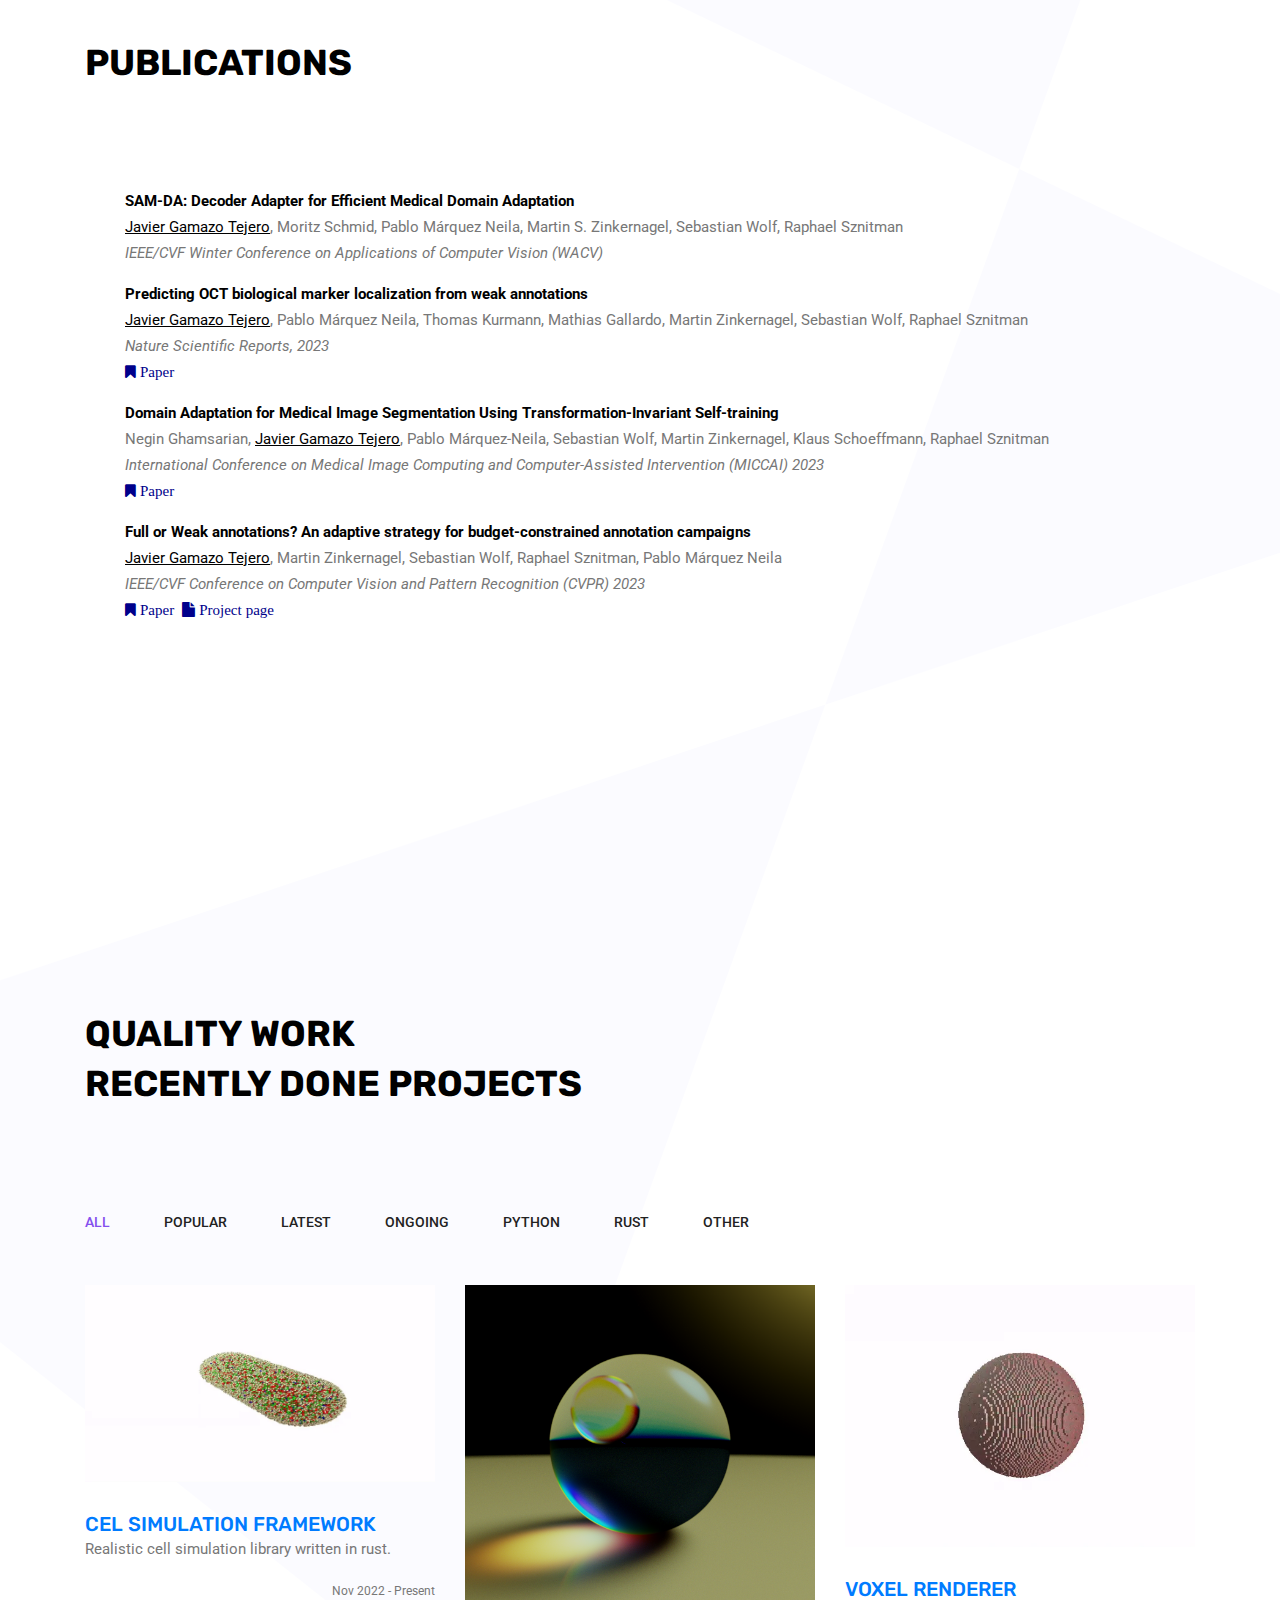
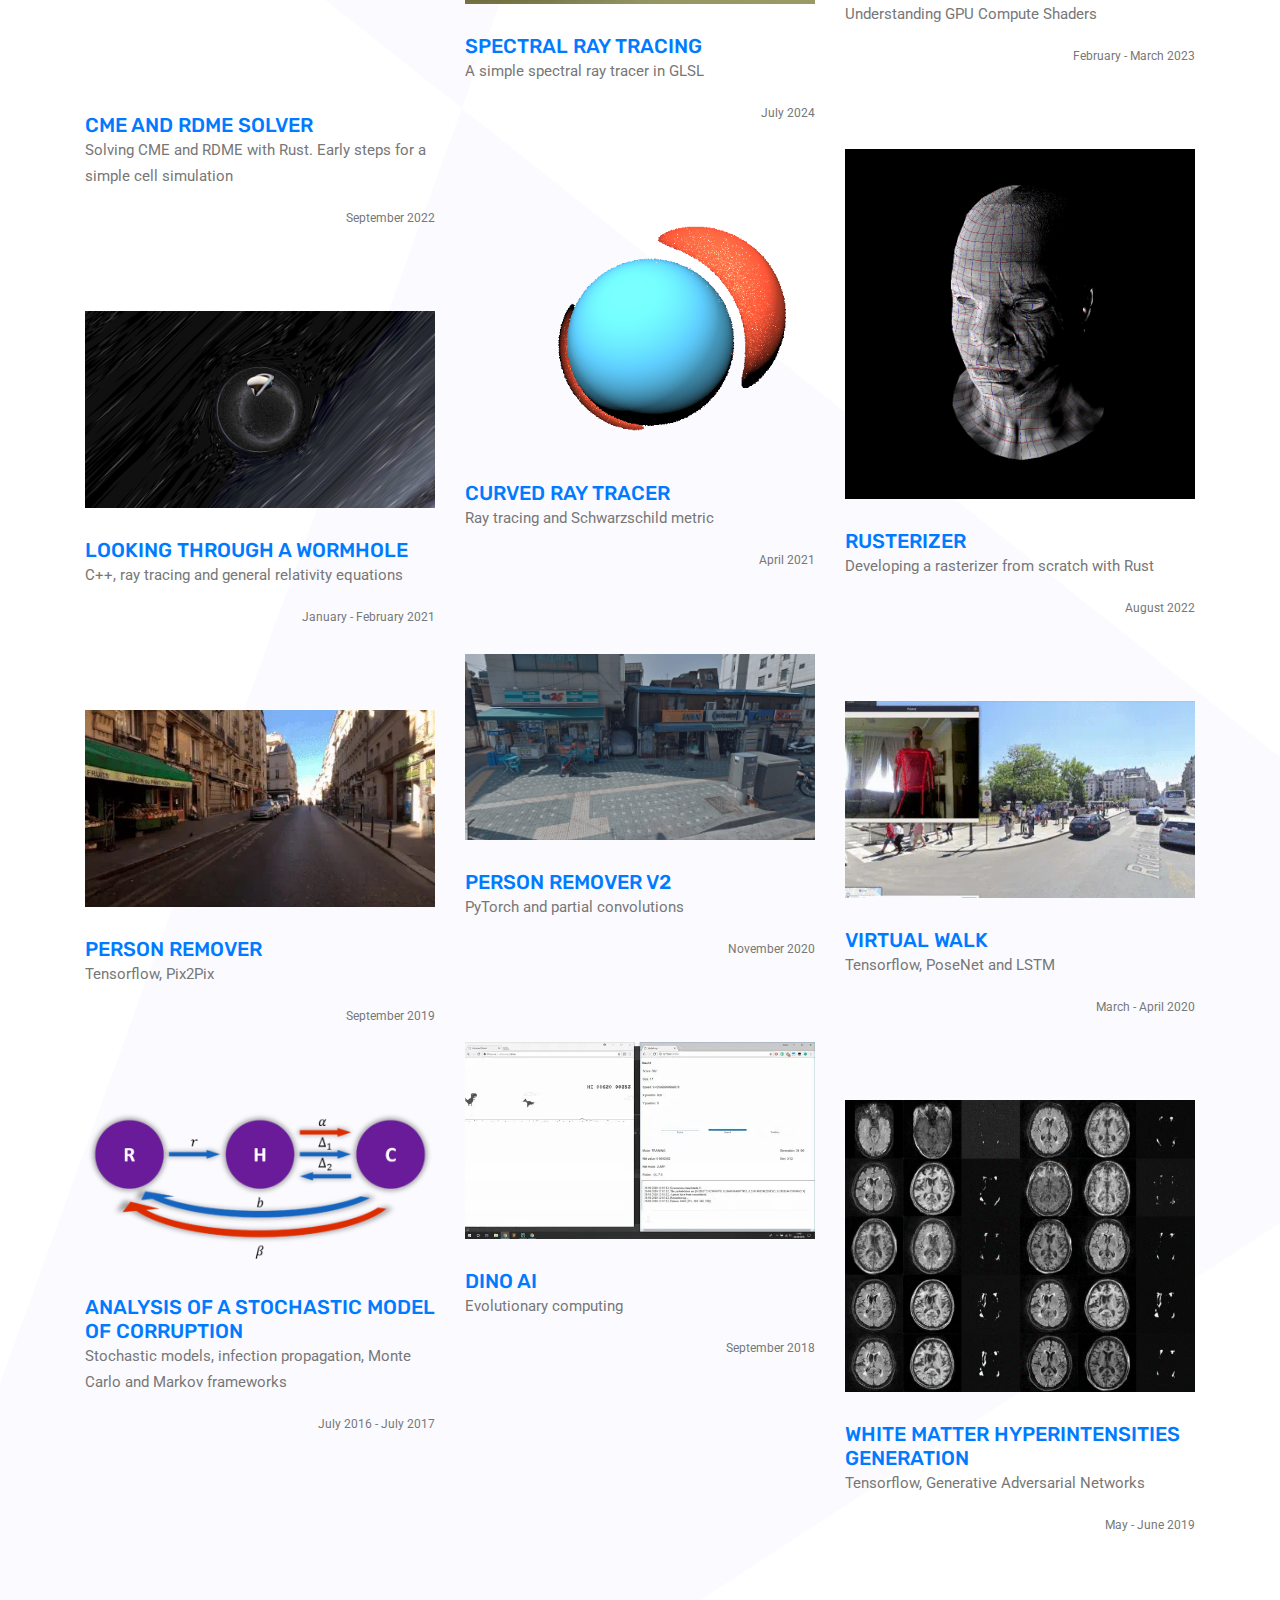
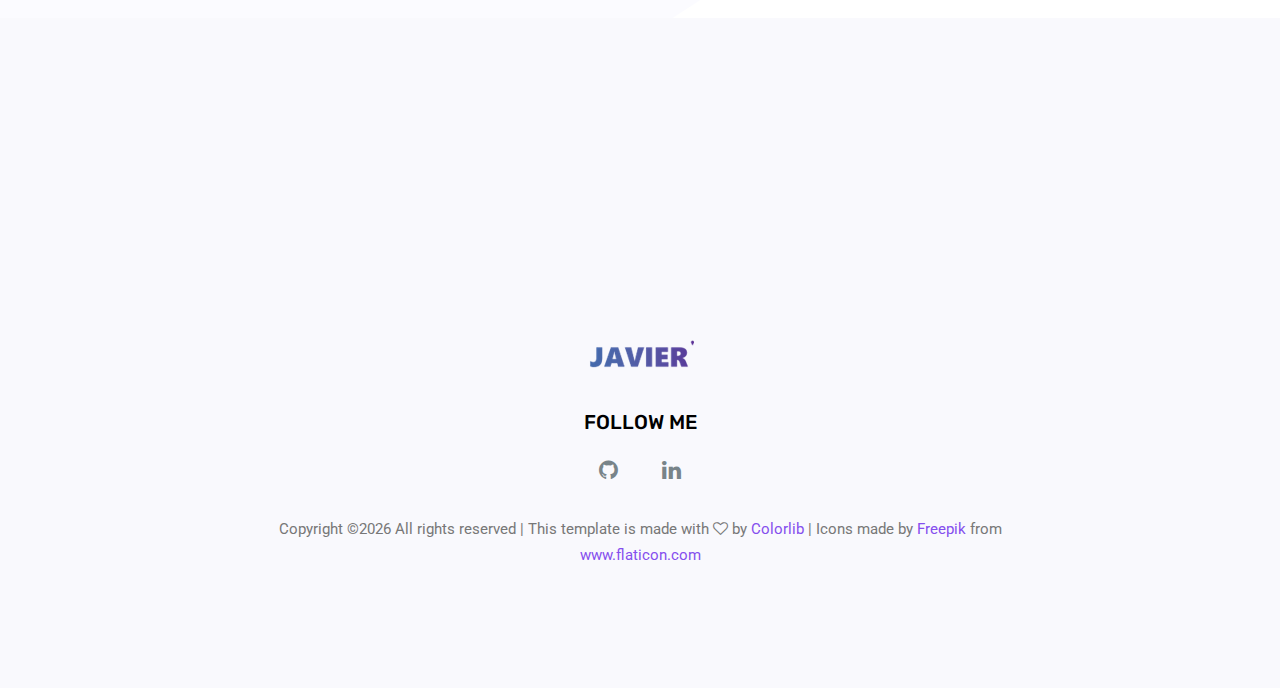
==== commit f4a90f66: "chore: Update about me section and add new publication and project" ====
--- a/index.html
+++ b/index.html
@@ -96,7 +96,7 @@
 					<div class="main_title text-left">
 						<h2>About me <br></h2>
 						<p>
-							Hello, I'm Javier, a PhD student and researcher based in Switzerland. I have rich experience
+							Hello, I'm Javier, a PhD graduate and researcher based in Switzerland. I have rich experience
 							in applying Machine and Deep Learning models. Also, I am good at
 						</p>
 						<div class="about_tag" data-wow-duration="0.5s" data-wow-delay="0.2s">
@@ -124,6 +124,21 @@
 			<ol class="bibliography">
 				<li>
 					<div class="row">
+						<div id="gamazo2024samda" class="col">
+							<span class="title">
+								<b>SAM-DA: Decoder Adapter for Efficient Medical Domain Adaptation</b>
+							</span>
+							<span class="author">
+								<u>Javier Gamazo Tejero</u>, Moritz Schmid, Pablo Márquez Neila, Martin S. Zinkernagel, Sebastian Wolf, Raphael Sznitman
+							</span>
+							<span class="journal">
+								<i>IEEE/CVF Winter Conference on Applications of Computer Vision (WACV)</i>
+							</span>
+						</div>
+					</div>
+				</li>
+				<li>
+					<div class="row">
 						<div id="gamazo2023oct" class="col">
 							<span class="title">
 								<b>Predicting OCT biological marker localization from weak annotations</b>
@@ -208,6 +223,24 @@
 
 			<div class="filters-content">
 				<div class="row portfolio-grid justify-content-center">
+					<div class="col-lg-4 col-md-6 all latest ongoing rust">
+						<div class="portfolio_box">
+							<div class="single_portfolio">
+								<img class="img-fluid w-100" src="img/portfolio/cell_sim.webp" alt="">
+								<div class="overlay"></div>
+								<a href="https://github.com/javirk/cell_simulation" target="_blank">
+									<div class="icon">
+										<span class="lnr lnr-cross"></span>
+									</div>
+								</a>
+							</div>
+							<div class="short_info">
+								<h4><a href="https://github.com/javirk/cell_simulation" target="_blank">Cel Simulation Framework</a></h4>
+								<p>Realistic cell simulation library written in rust.</p>
+								<p class="date">Nov 2022 - Present</p>
+							</div>
+						</div>
+					</div>
 					<div class="col-lg-4 col-md-6 all latest other">
 						<div class="portfolio_box">
 							<div class="single_portfolio">
@@ -220,7 +253,7 @@
 								</a>
 							</div>
 							<div class="short_info">
-								<h4><a href="https://github.com/javirk/voxel-renderer" target="_blank">Spectral Ray Tracing</a></h4>
+								<h4><a href="https://github.com/javirk/spectral_raytracing" target="_blank">Spectral Ray Tracing</a></h4>
 								<p>A simple spectral ray tracer in GLSL</p>
 								<p class="date">July 2024</p>
 							</div>
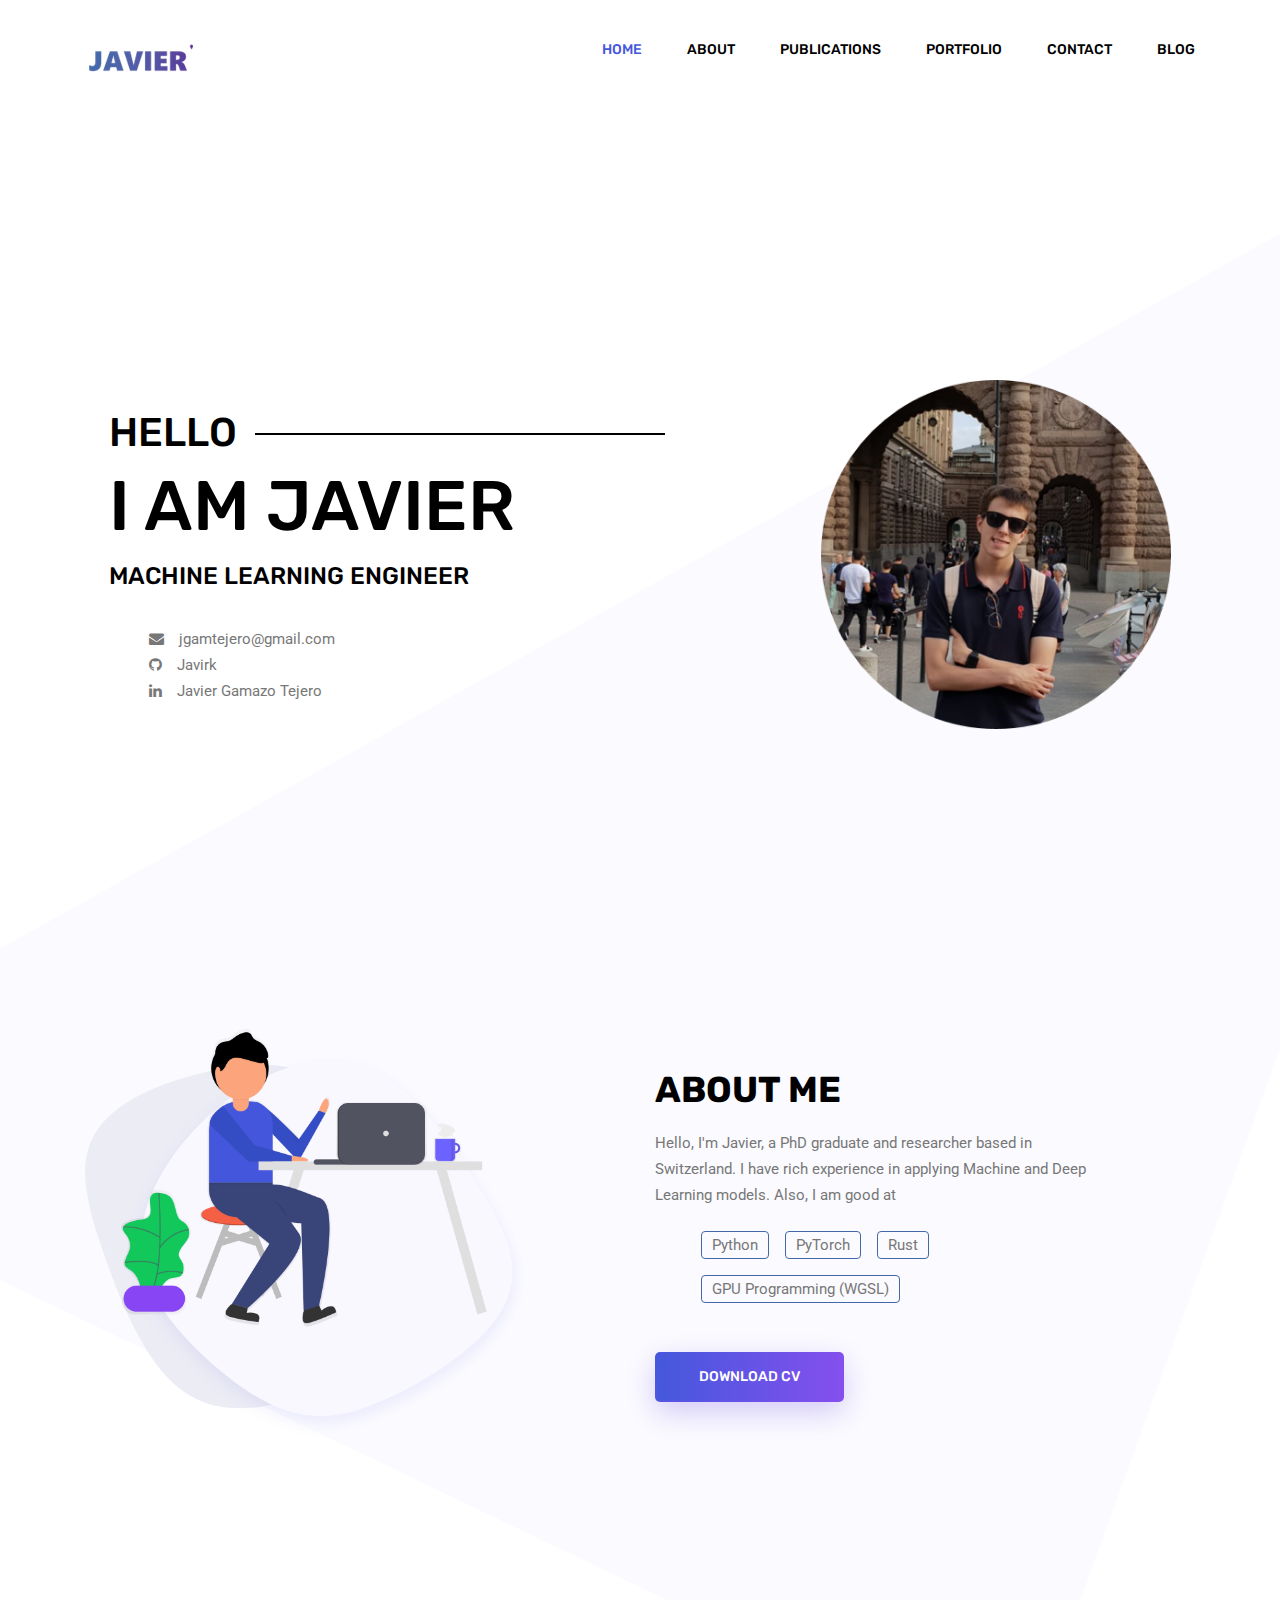
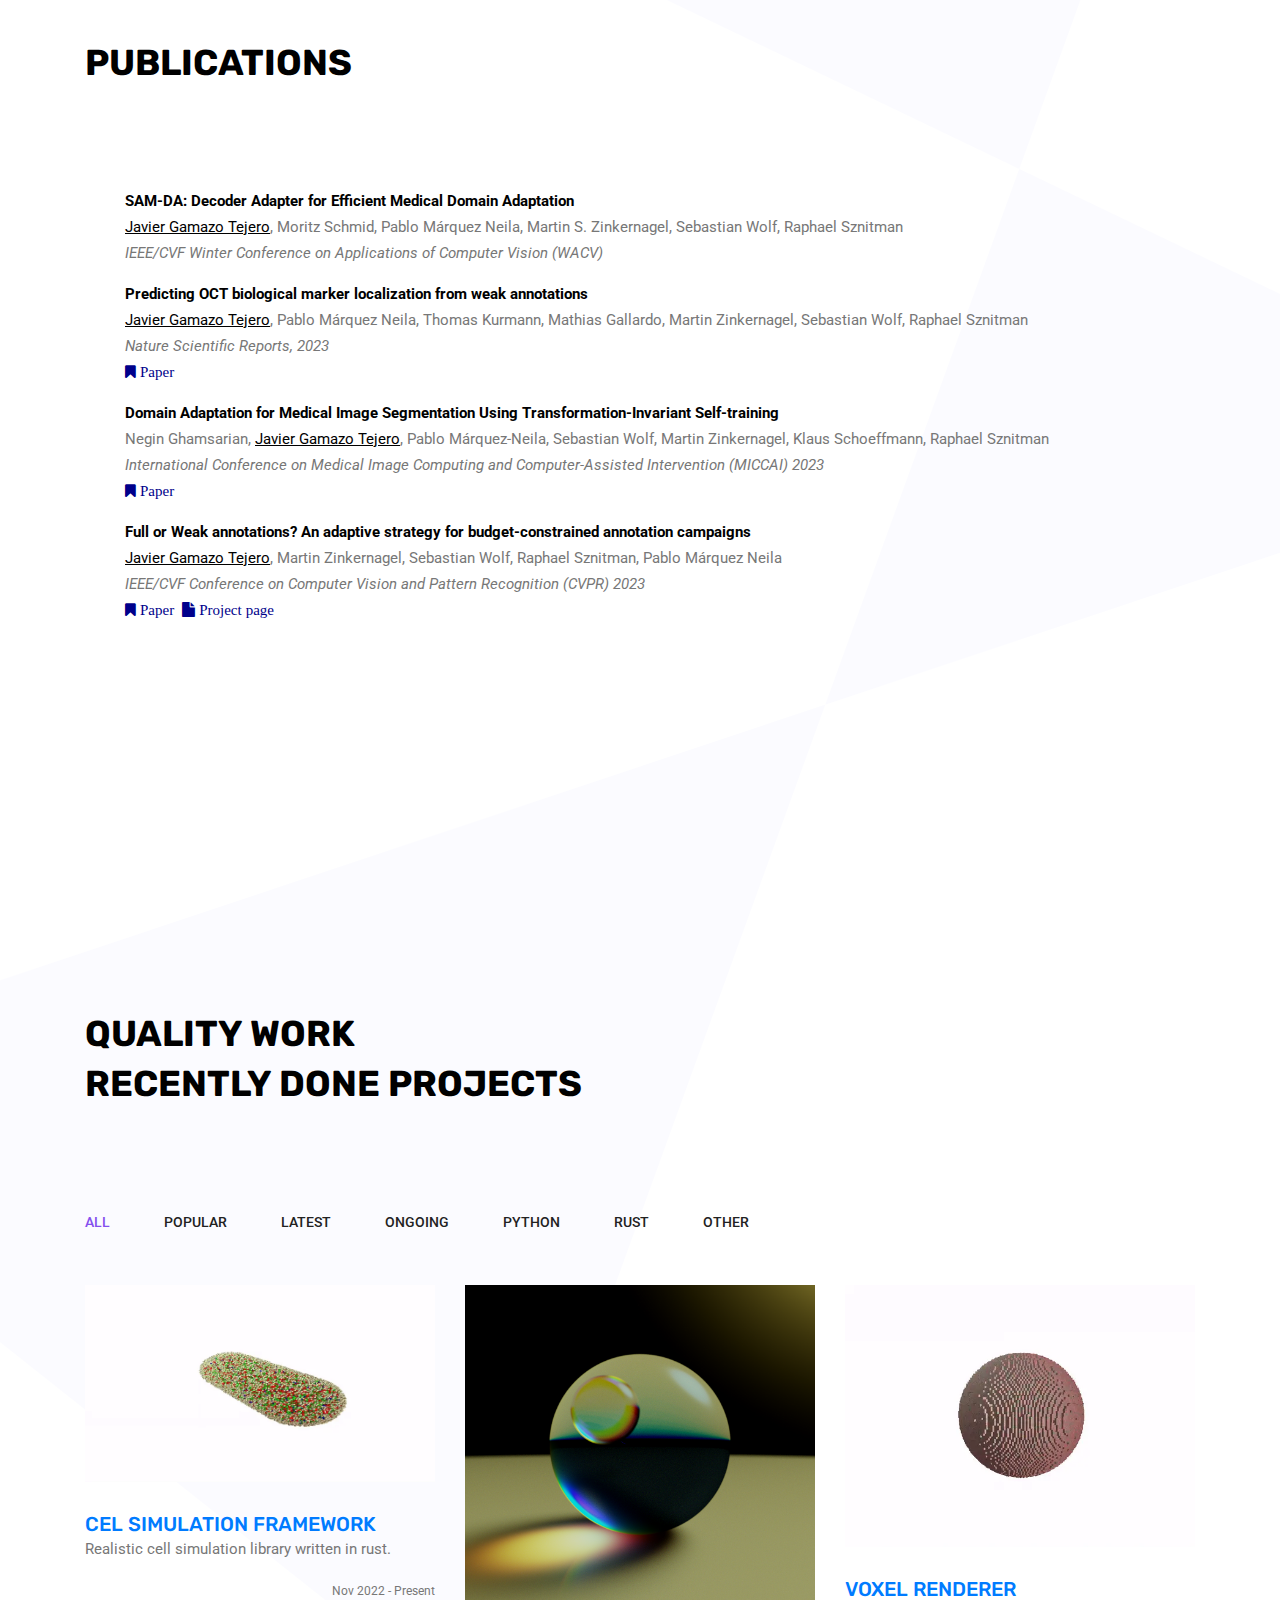
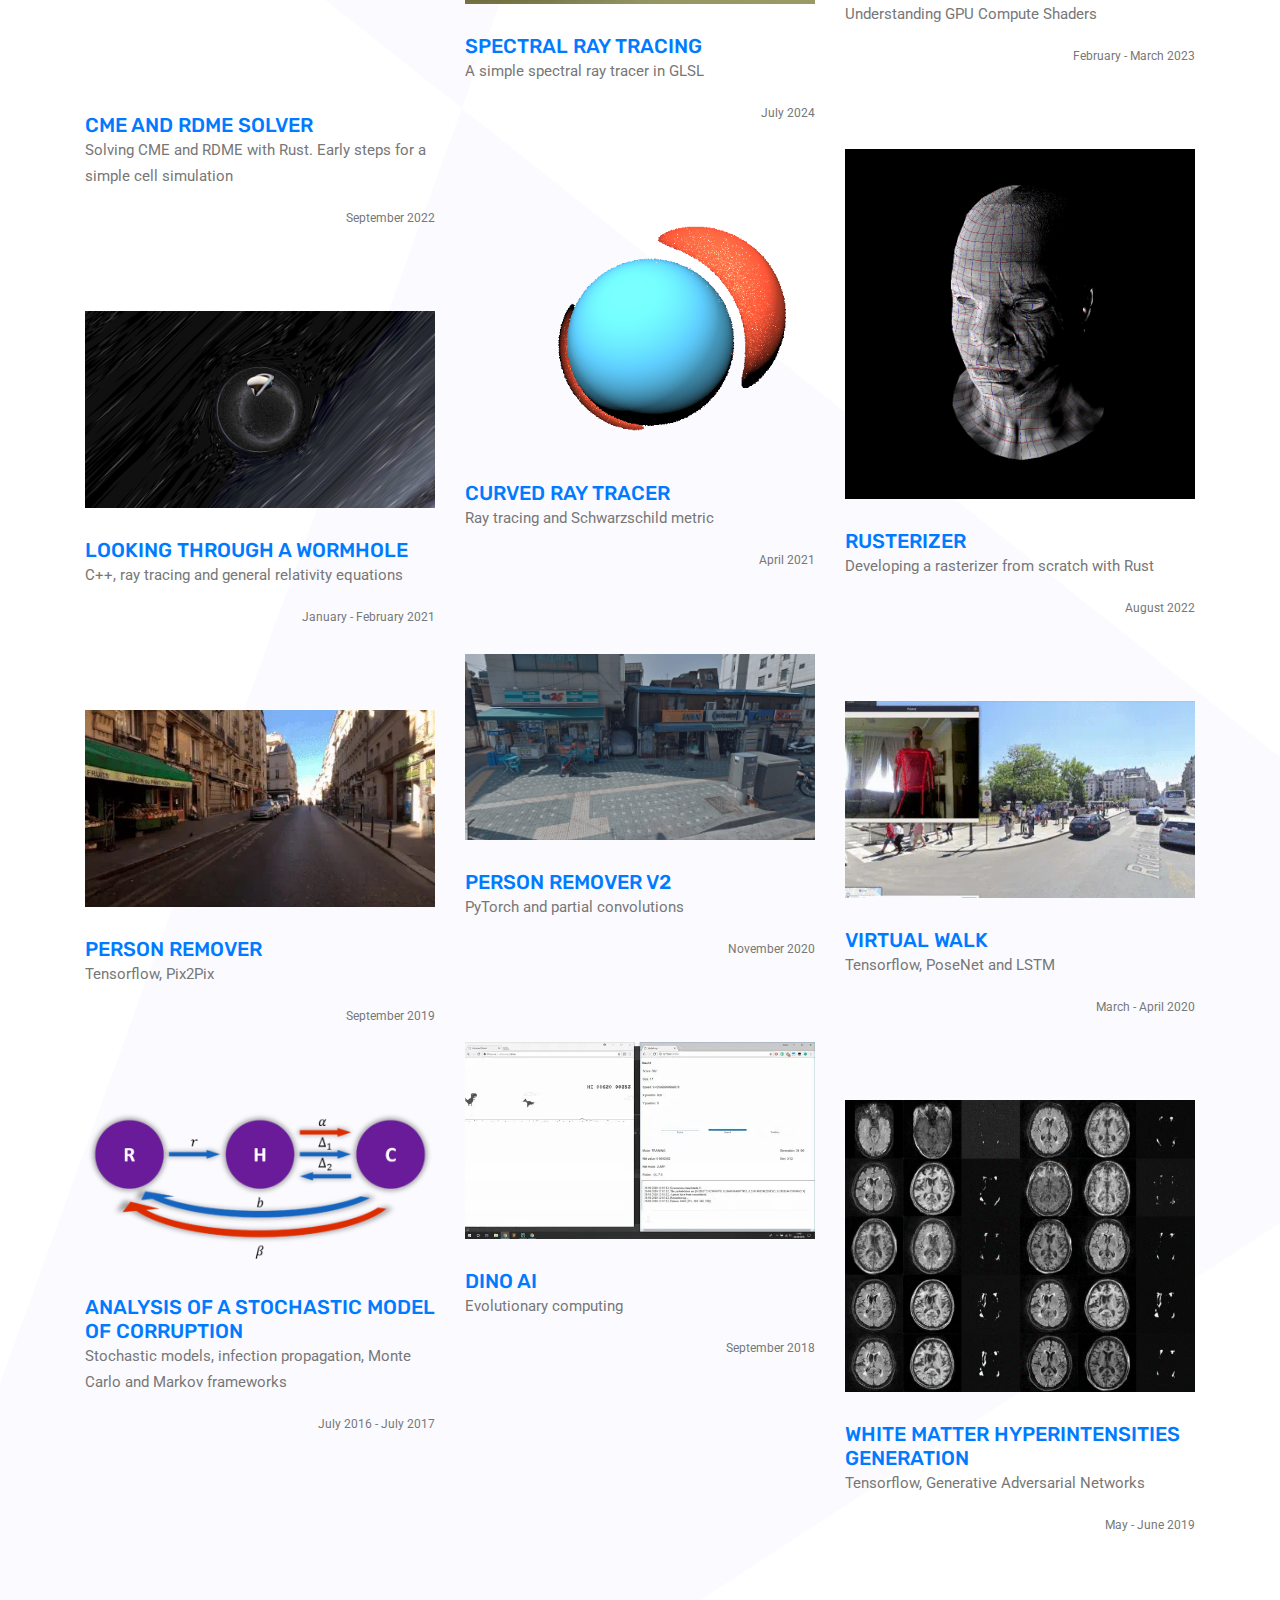
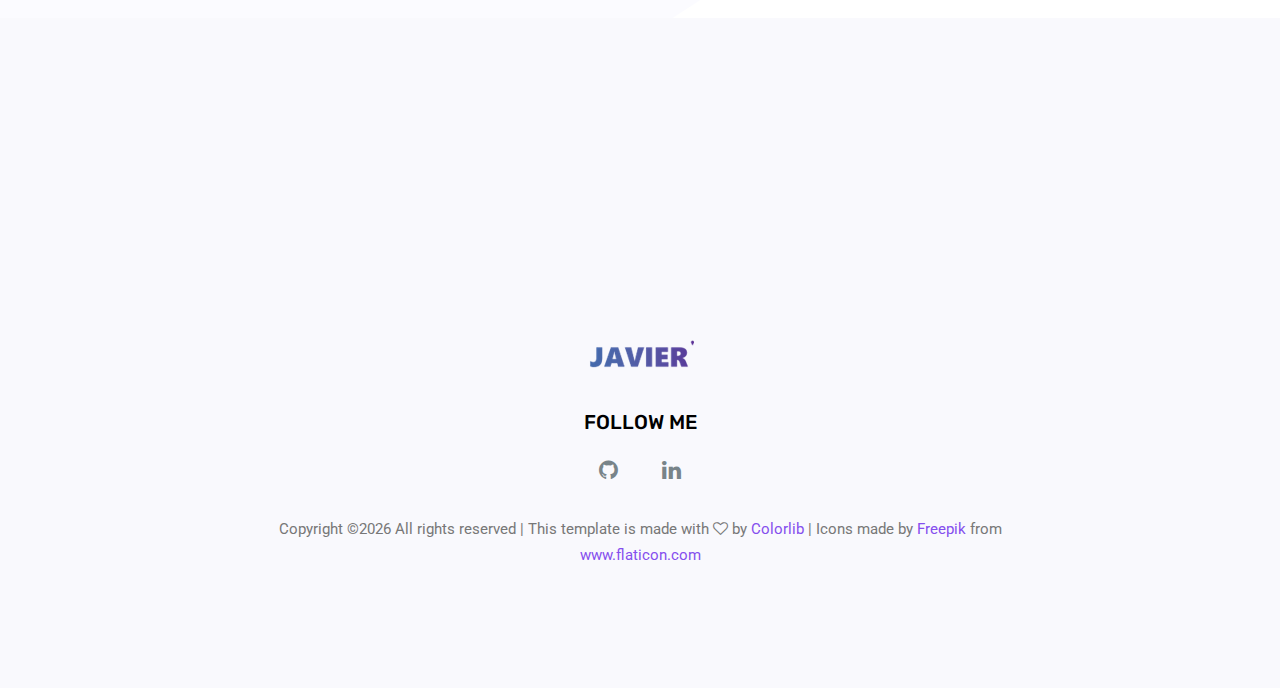
==== commit f1a8145a: "Update about me section and change job title to Machine Learning Engineer" ====
--- a/index.html
+++ b/index.html
@@ -59,7 +59,7 @@
 						<div class="banner_content" style="margin-top: 400px">
 							<h3 class="text-uppercase">Hello</h3>
 							<h1 class="text-uppercase">I am Javier</h1>
-							<h5 class="text-uppercase">artificial intelligence researcher</h5>
+							<h5 class="text-uppercase">Machine Learning Engineer</h5>
 							<div class="d-flex align-items-center">
 								<ul>
 	                				<li><a href="mailto:jgamtejero@gmail.com"><i class="fa fa-envelope"></i>jgamtejero@gmail.com</a></li>
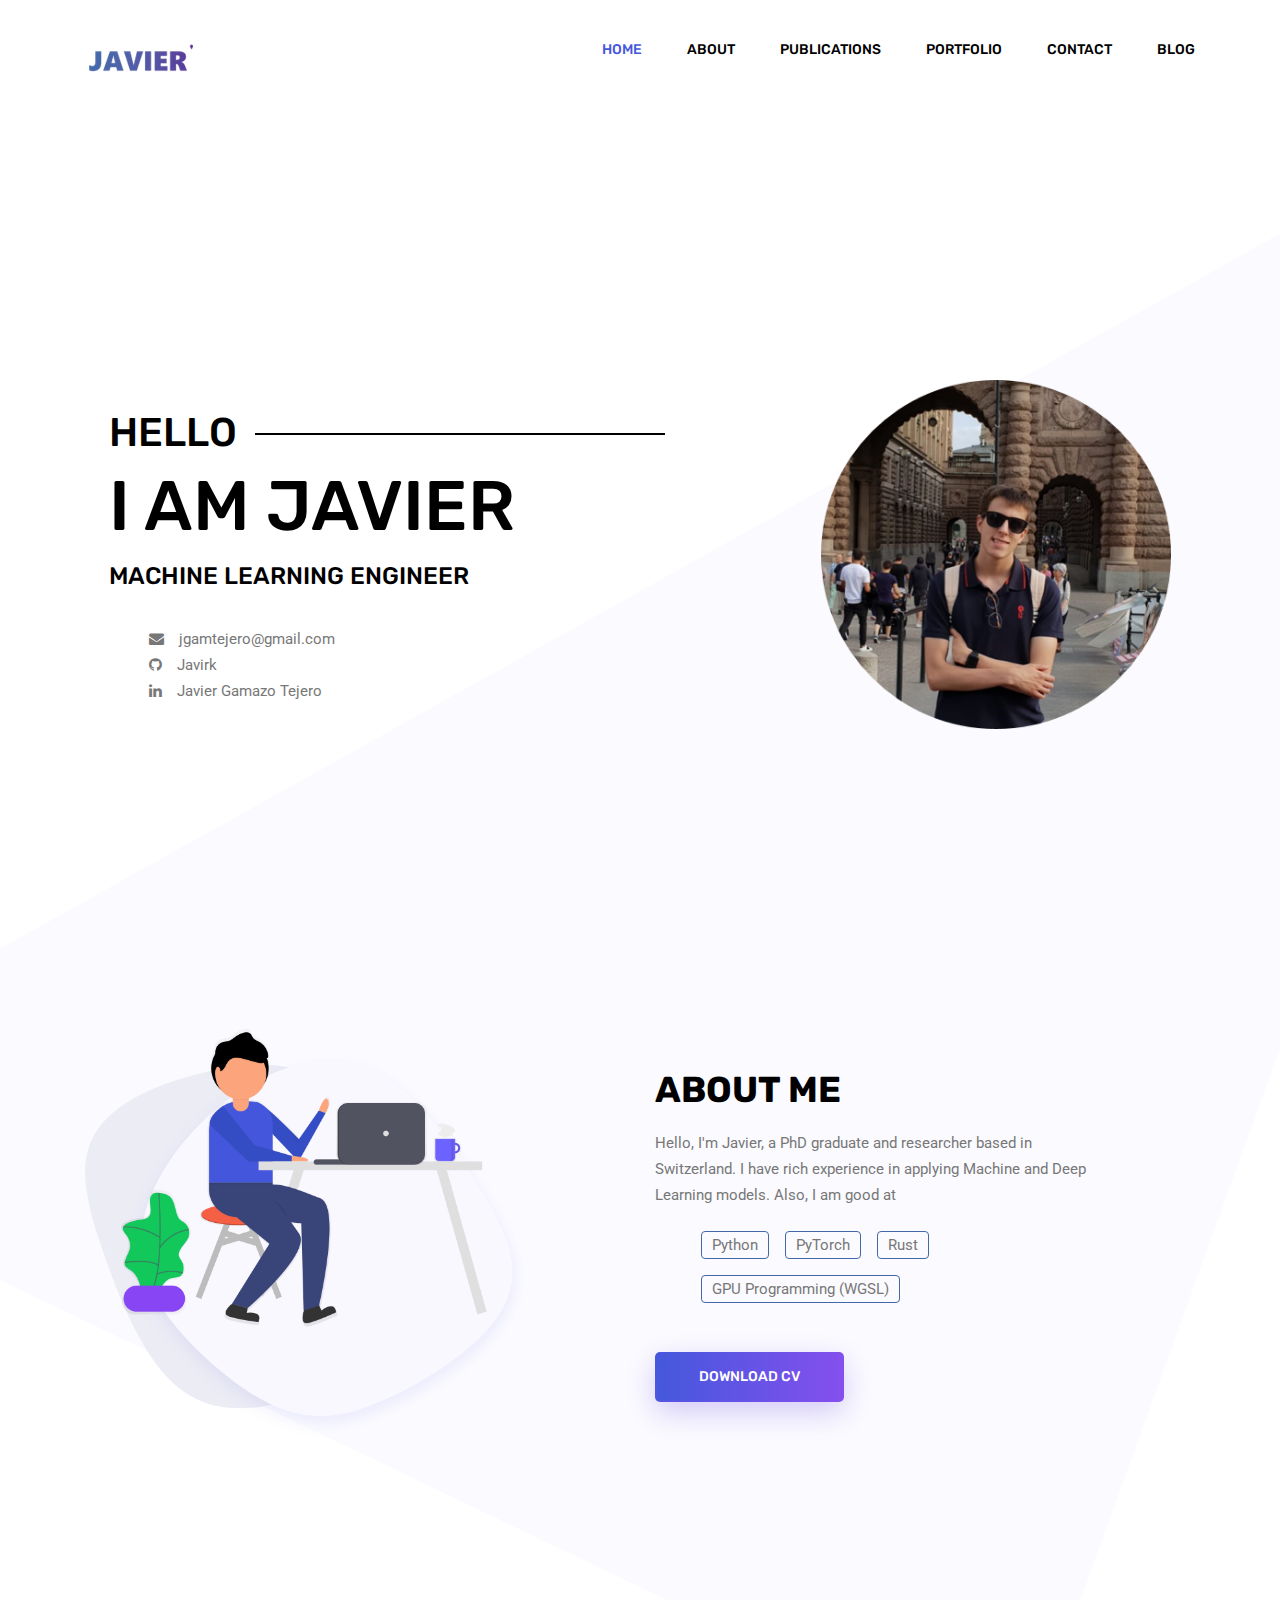
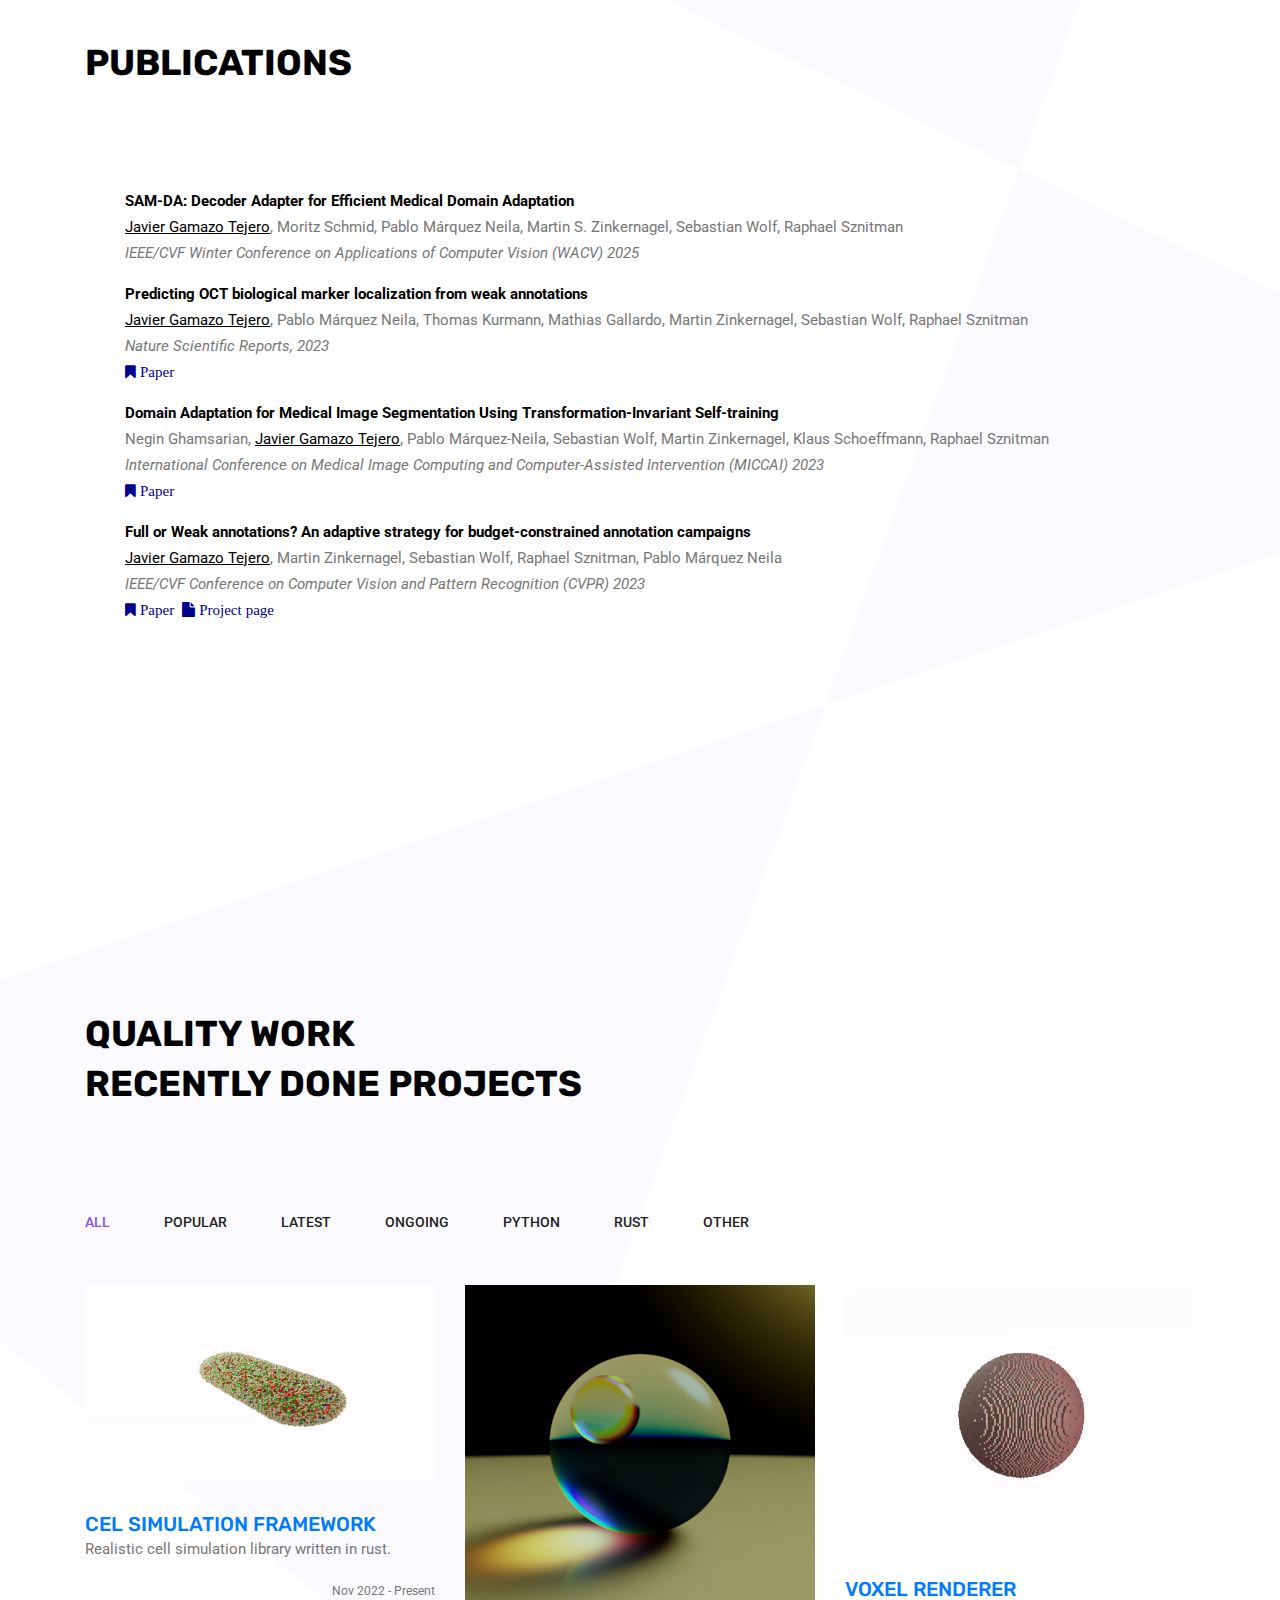
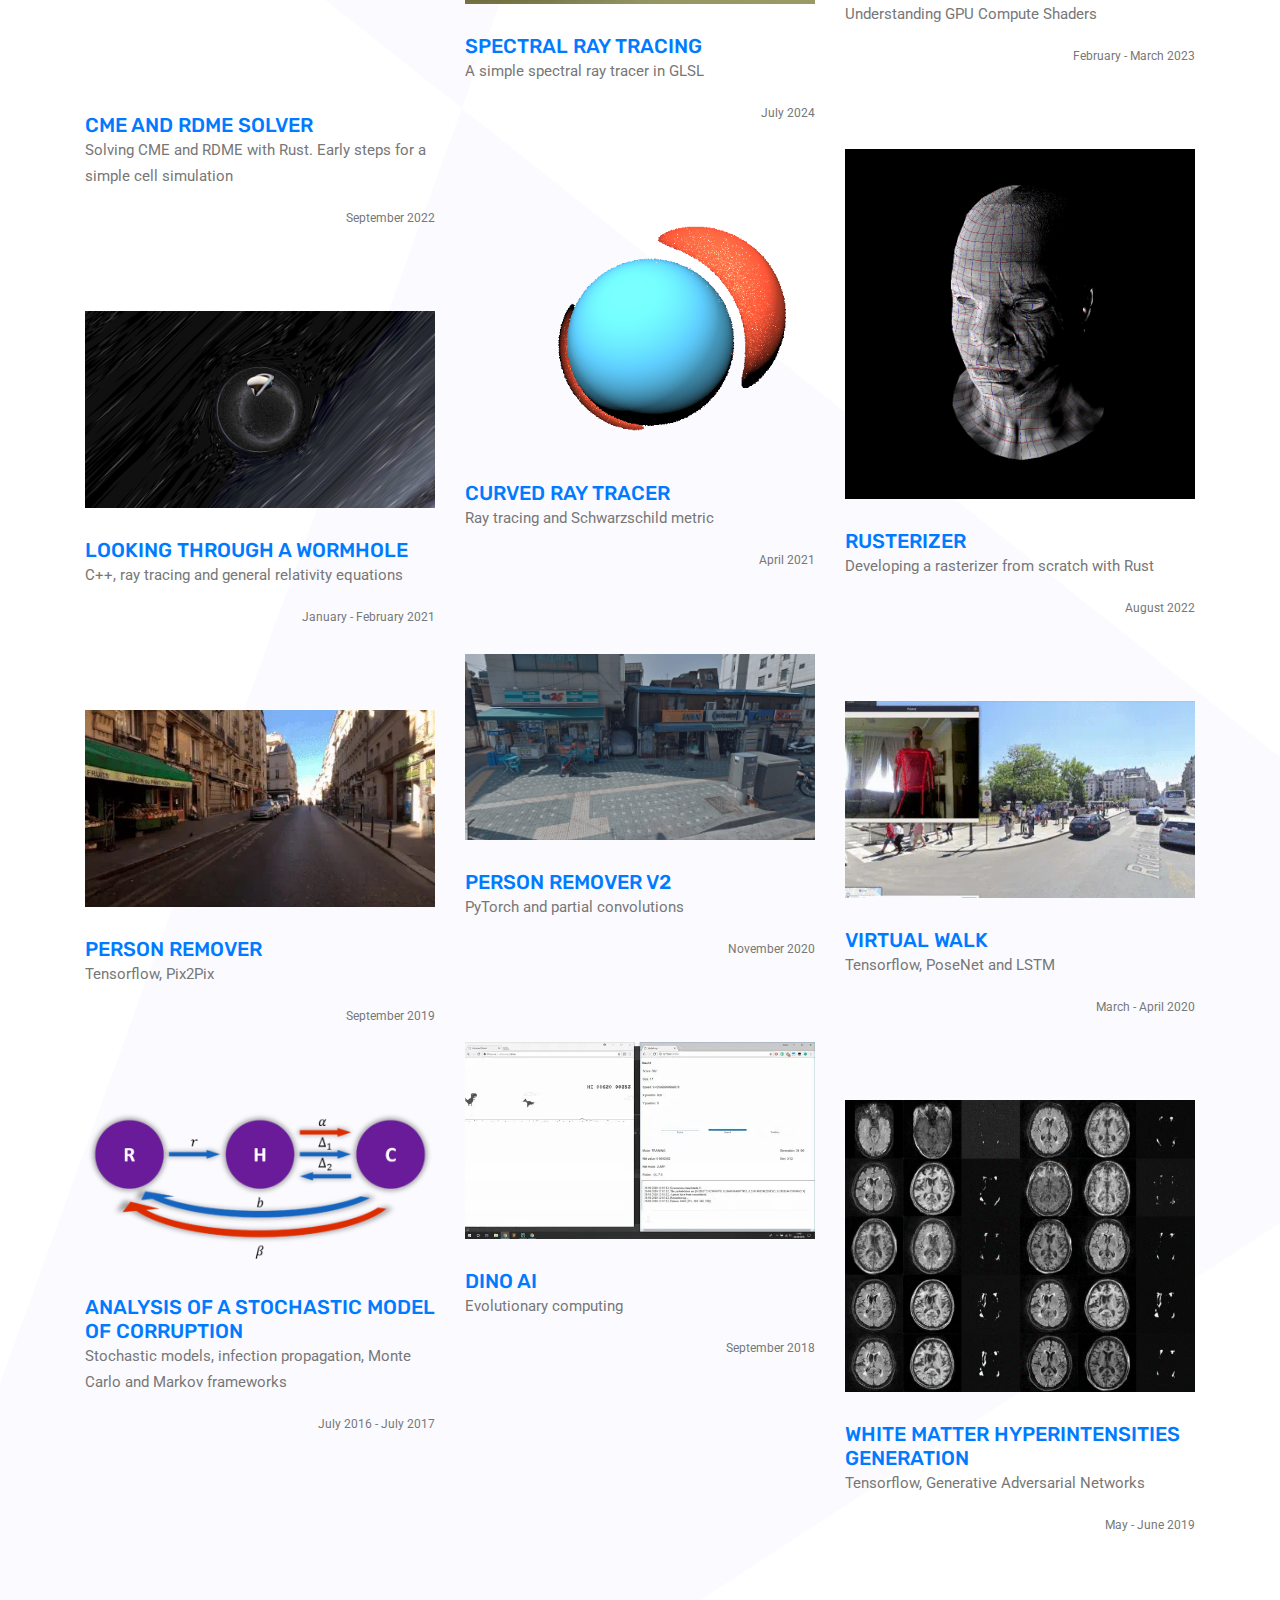
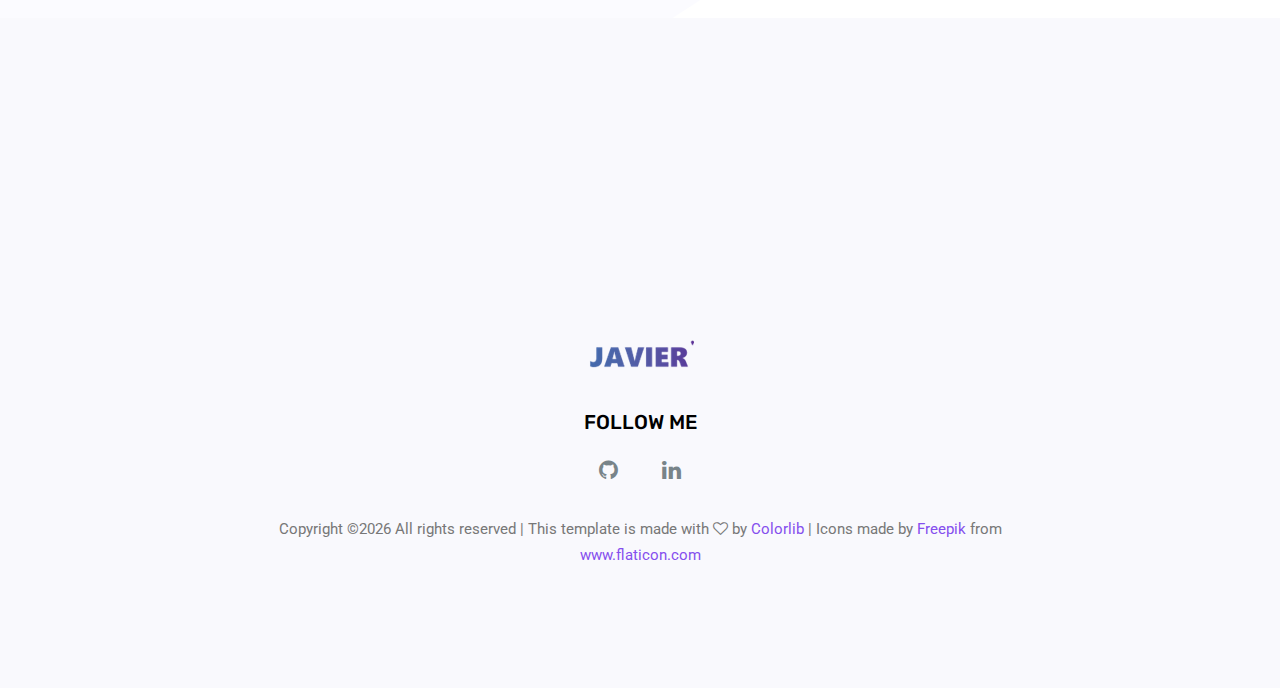
==== commit cfd89040: "chore: Update WACV conference year to 2025" ====
--- a/index.html
+++ b/index.html
@@ -132,7 +132,7 @@
 								<u>Javier Gamazo Tejero</u>, Moritz Schmid, Pablo Márquez Neila, Martin S. Zinkernagel, Sebastian Wolf, Raphael Sznitman
 							</span>
 							<span class="journal">
-								<i>IEEE/CVF Winter Conference on Applications of Computer Vision (WACV)</i>
+								<i>IEEE/CVF Winter Conference on Applications of Computer Vision (WACV) 2025</i>
 							</span>
 						</div>
 					</div>
